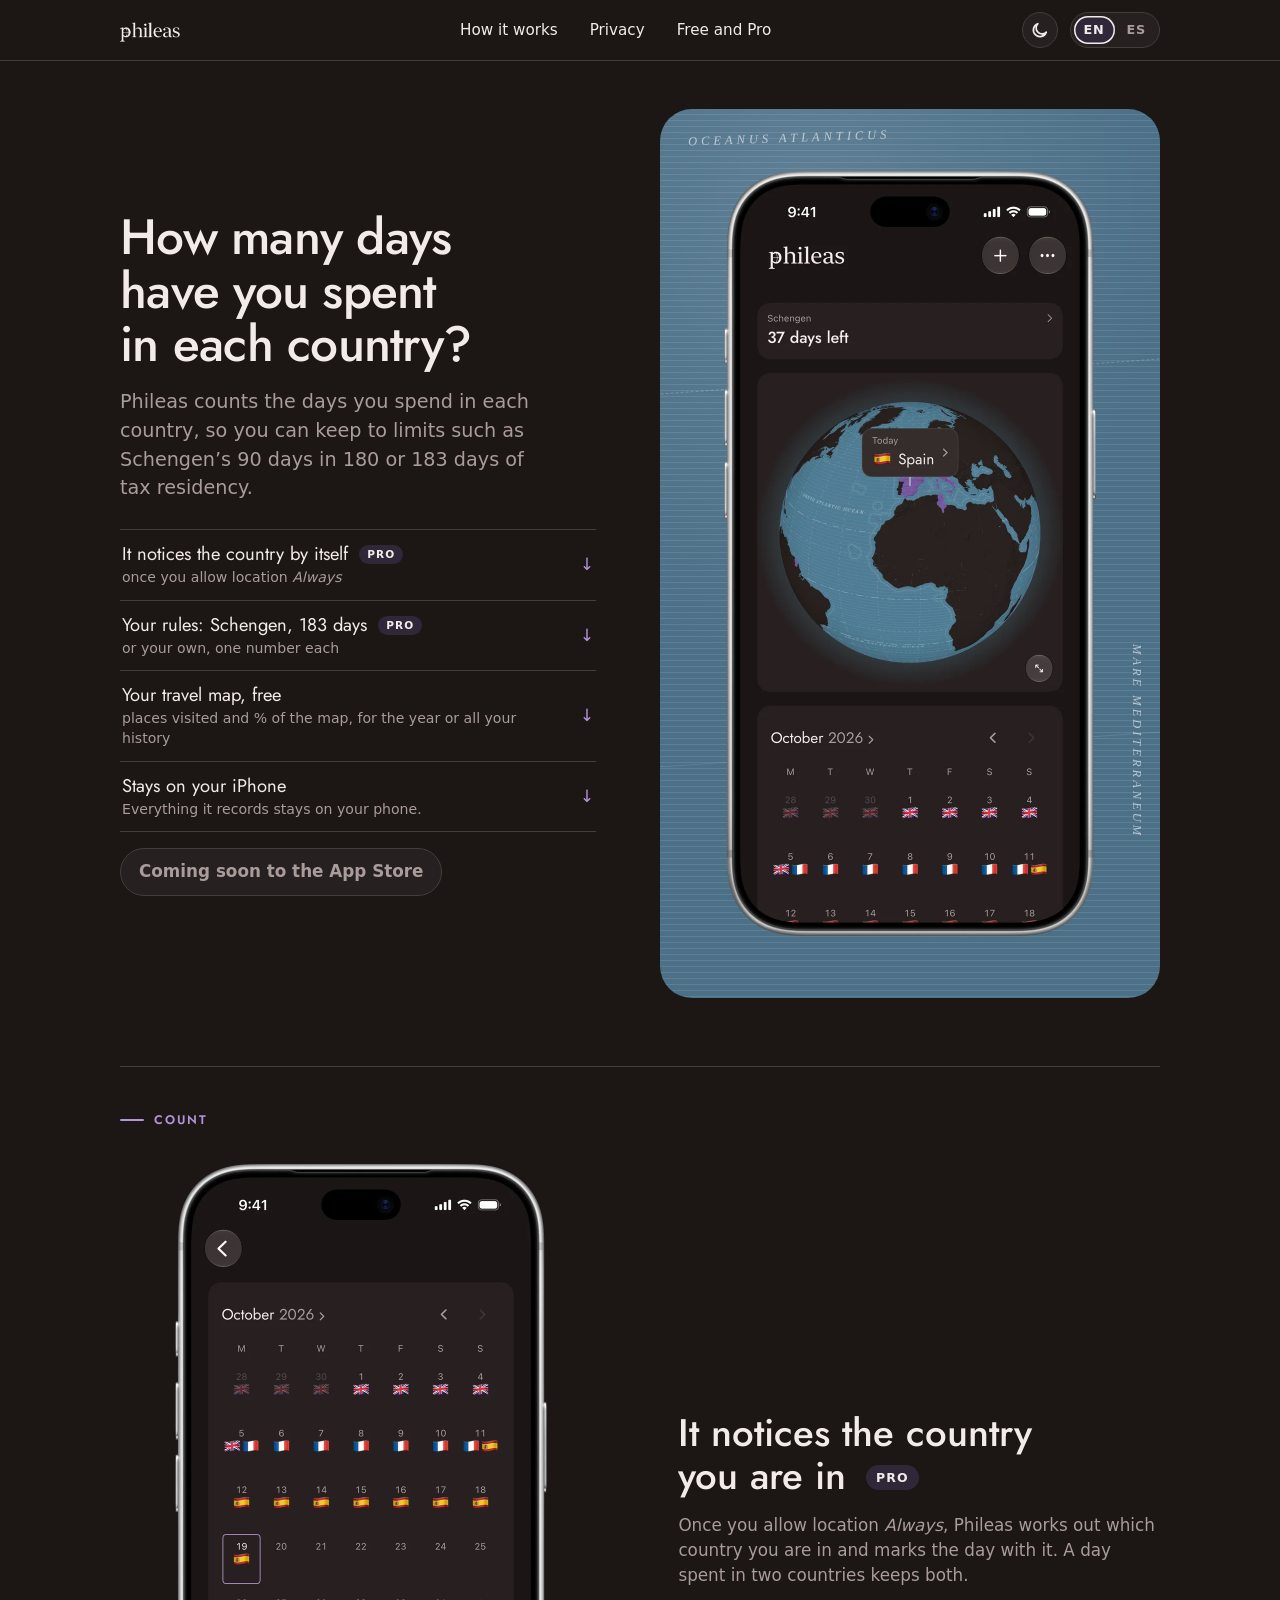
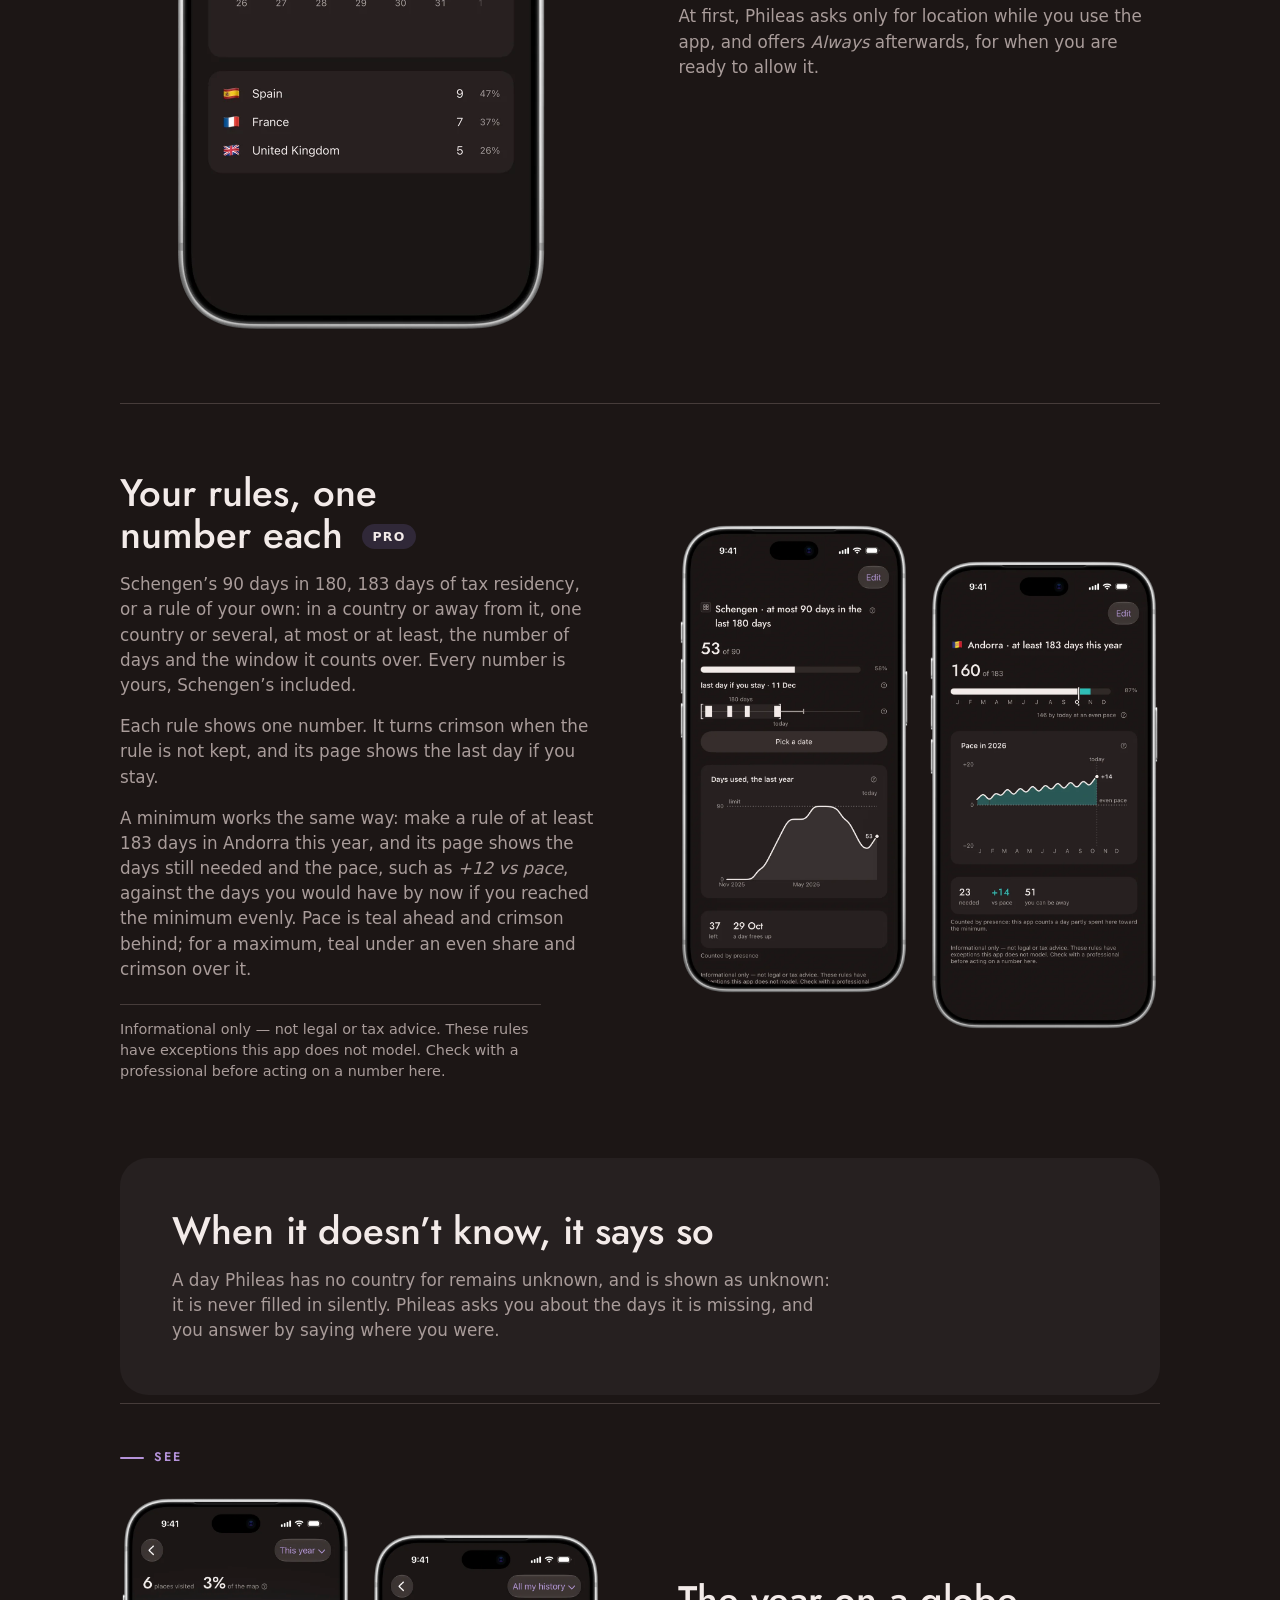
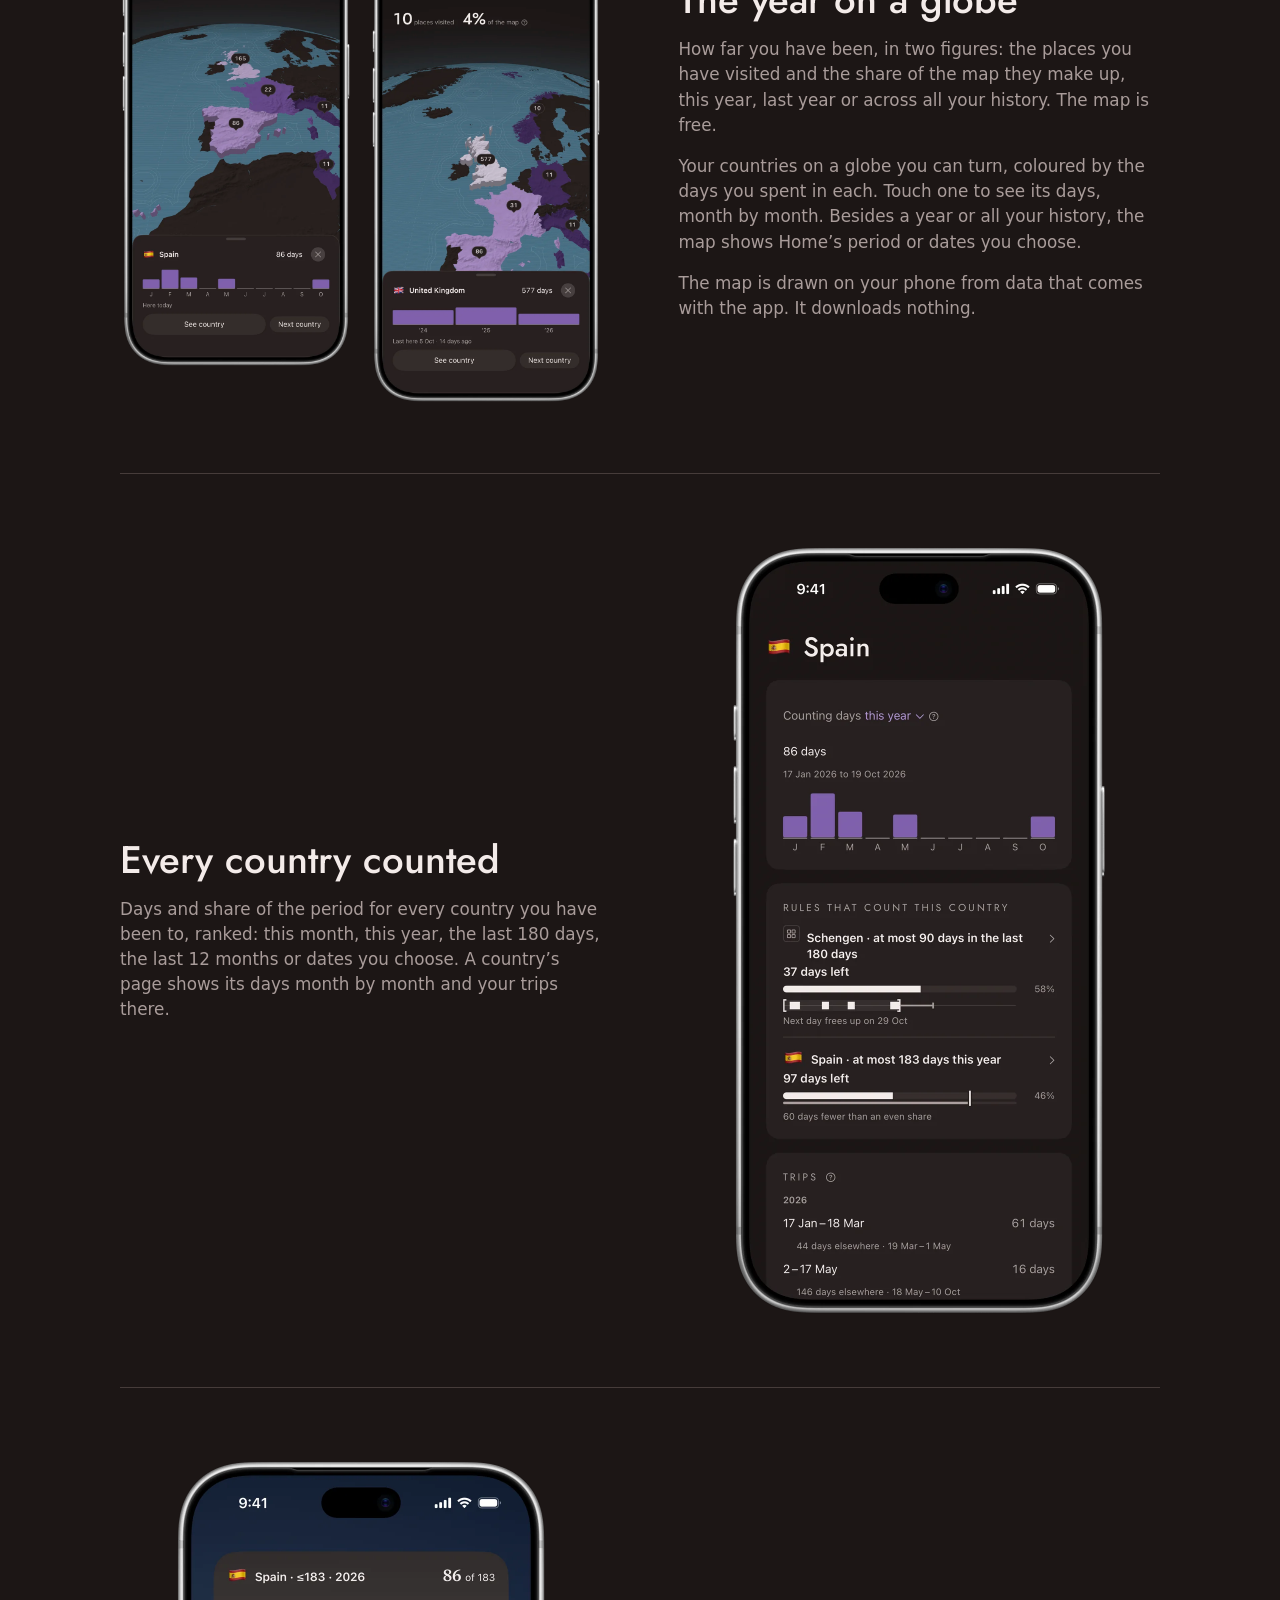
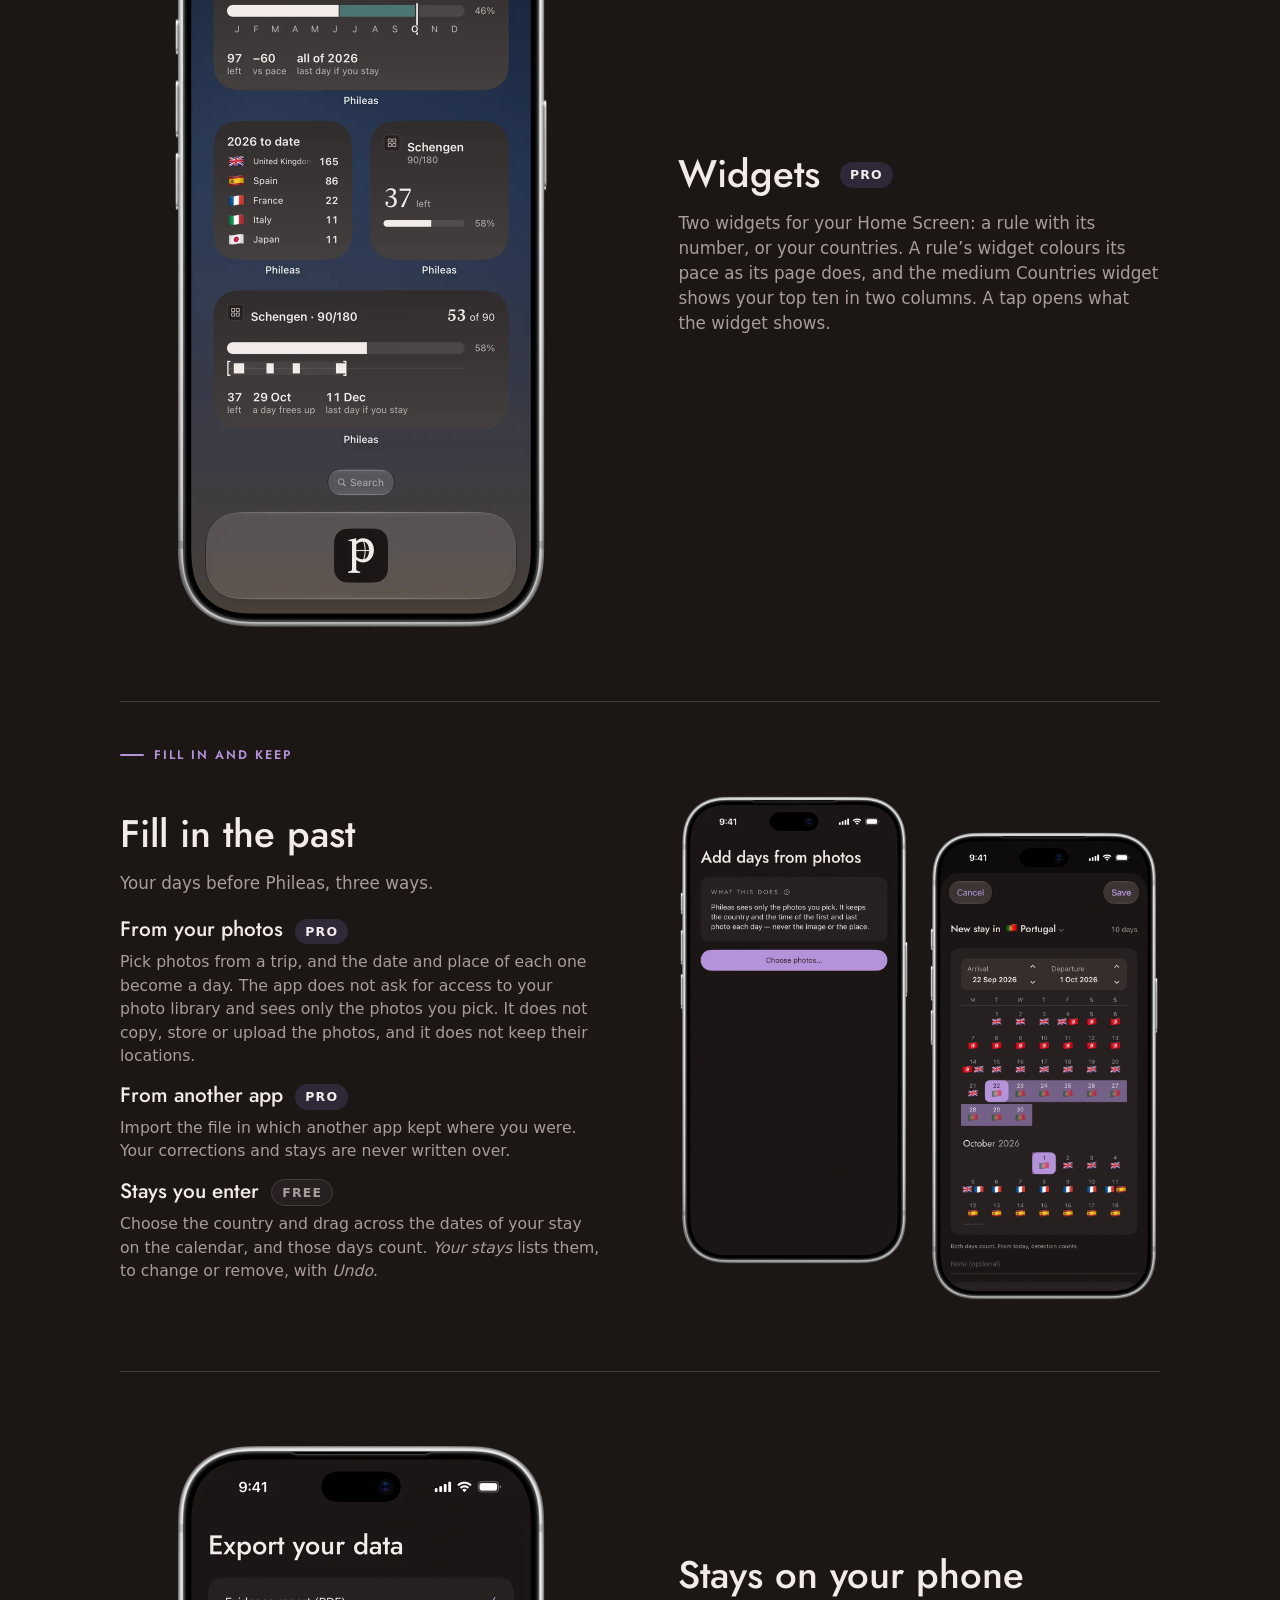
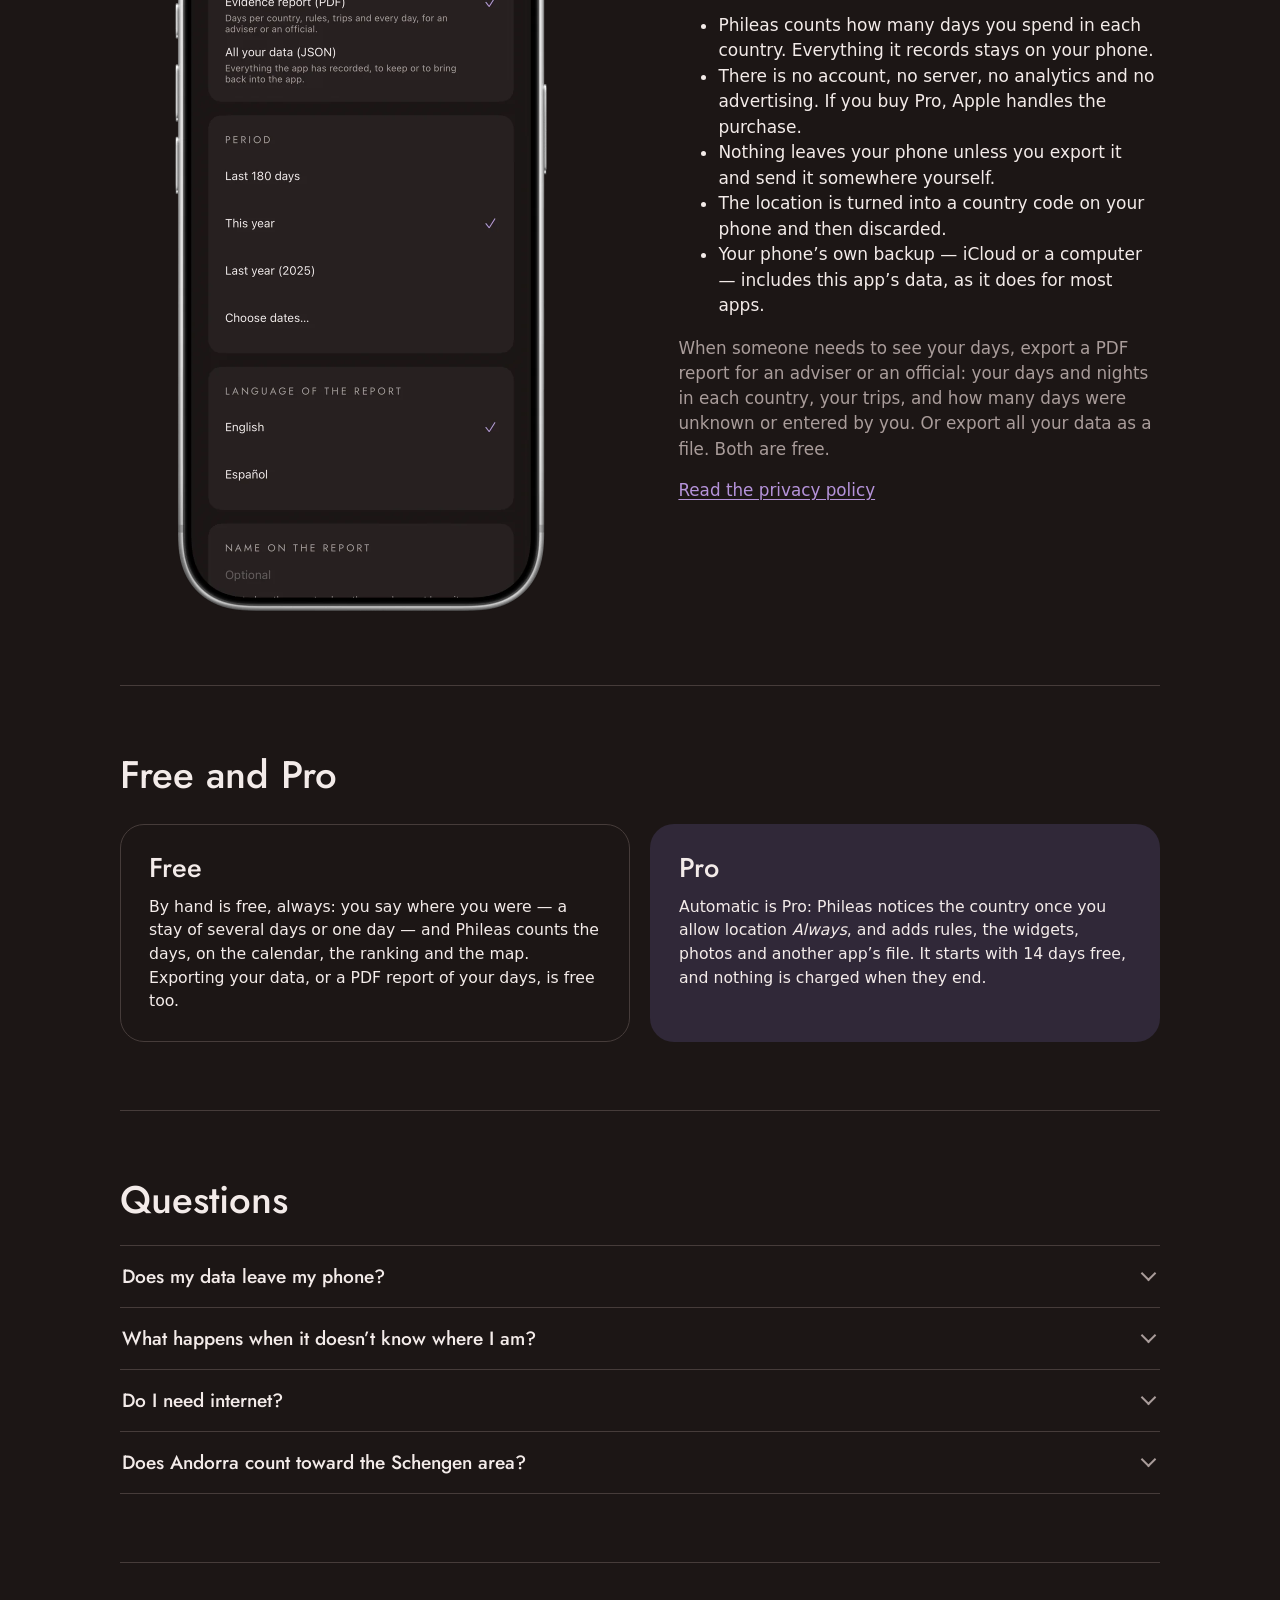
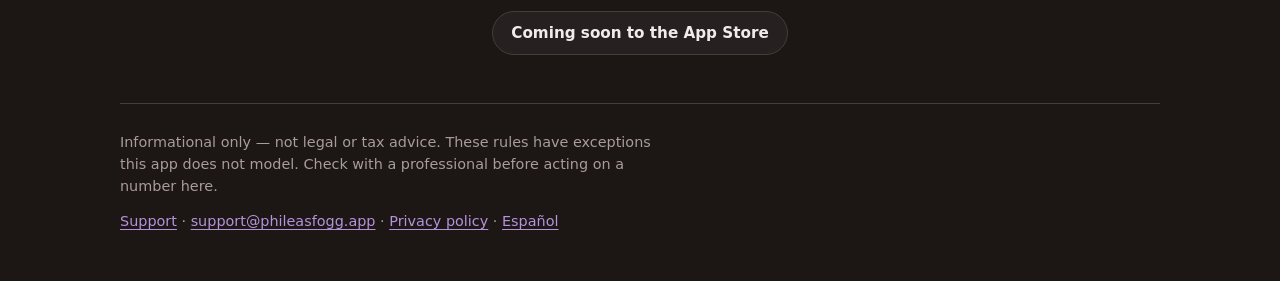
==== index.html @ a045a214 "The landing redrawn at build 40: new pictures (flags in lived order, the rules' colours, the widgets" ====
<!doctype html>
<html lang="en">
<head>
<meta charset="utf-8">
<meta name="viewport" content="width=device-width, initial-scale=1">
<title>Phileas — count days per country: Schengen 90/180, 183 days</title>
<meta name="description" content="Phileas counts the days you spend in each country, so you can keep to limits such as Schengen’s 90 days in 180 or 183 days of tax residency.">
<meta name="color-scheme" content="dark">
<script>(function(){var K="phileas-theme",r=document.documentElement,w=1;function stored(){try{return localStorage.getItem(K)==="light"}catch(x){return null}}function show(l){if(l)r.setAttribute("data-theme","light");else r.removeAttribute("data-theme");var c=document.getElementById("theme-light");if(c)c.checked=l}function sync(){var l=stored();if(w&&l!==null)show(l)}sync();document.addEventListener("DOMContentLoaded",sync);window.addEventListener("pageshow",function(e){if(e.persisted)sync()});document.addEventListener("change",function(e){var c=e.target;if(c.id!=="theme-light")return;show(c.checked);try{if(c.checked)localStorage.setItem(K,"light");else localStorage.removeItem(K)}catch(x){w=0}})})();</script>
<link rel="canonical" href="https://phileasfogg.app/">
<link rel="alternate" hreflang="en" href="https://phileasfogg.app/">
<link rel="alternate" hreflang="es" href="https://phileasfogg.app/es/">
<link rel="alternate" hreflang="x-default" href="https://phileasfogg.app/">
<meta property="og:type" content="website">
<meta property="og:site_name" content="Phileas">
<meta property="og:title" content="Phileas — count days per country: Schengen 90/180, 183 days">
<meta property="og:description" content="Phileas counts the days you spend in each country, so you can keep to limits such as Schengen’s 90 days in 180 or 183 days of tax residency.">
<meta property="og:url" content="https://phileasfogg.app/">
<meta property="og:locale" content="en_US">
<meta property="og:image" content="https://phileasfogg.app/pictures/en/share-d89b7e44.jpg">
<meta property="og:image:width" content="1200">
<meta property="og:image:height" content="630">
<meta property="og:image:alt" content="Phileas on two iPhones: a map of the countries visited this year, and a month with each day’s flag.">
<meta name="twitter:card" content="summary_large_image">
<meta name="twitter:title" content="Phileas — count days per country: Schengen 90/180, 183 days">
<meta name="twitter:description" content="Phileas counts the days you spend in each country, so you can keep to limits such as Schengen’s 90 days in 180 or 183 days of tax residency.">
<meta name="twitter:image" content="https://phileasfogg.app/pictures/en/share-d89b7e44.jpg">
<meta name="twitter:image:alt" content="Phileas on two iPhones: a map of the countries visited this year, and a month with each day’s flag.">
<link rel="icon" href="/favicon.svg" type="image/svg+xml">
<link rel="stylesheet" href="/site.css">
</head>
<body id="top">
<header class="bar">
<div class="bar-in">
<a class="logo" href="#top" aria-label="Phileas"><img class="v-d" src="/pictures/wordmark-dark.png" alt="" width="640" height="171"><img class="v-l" src="/pictures/wordmark-light.png" alt="" width="640" height="171" fetchpriority="low"></a>
<nav class="chips" aria-label="Sections"><a class="chip" href="#count">How it works</a><a class="chip" href="#privacy">Privacy</a><a class="chip" href="#plans">Free and Pro</a></nav>
<div class="end"><label class="theme"><input type="checkbox" role="switch" id="theme-light" autocomplete="off"><svg class="moon" aria-hidden="true" focusable="false" viewBox="0 0 16 16" width="18" height="18"><path d="M13.6 9.9A5.9 5.9 0 1 1 6.1 2.4a4.9 4.9 0 0 0 7.5 7.5z" fill="none" stroke="currentColor" stroke-width="1.5" stroke-linejoin="round"/></svg><svg class="sun" aria-hidden="true" focusable="false" viewBox="0 0 16 16" width="18" height="18"><circle cx="8" cy="8" r="2.9" fill="none" stroke="currentColor" stroke-width="1.5"/><path d="M8 1v1.7M8 13.3V15M1 8h1.7M13.3 8H15M3.05 3.05l1.2 1.2M11.75 11.75l1.2 1.2M3.05 12.95l1.2-1.2M11.75 4.25l1.2-1.2" stroke="currentColor" stroke-width="1.5" stroke-linecap="round"/></svg><span class="vh">Light mode</span></label>
<nav class="lang" aria-label="Language"><a href="/" hreflang="en" lang="en" aria-label="English" aria-current="page">EN</a><a href="/es/" hreflang="es" lang="es" aria-label="Español">ES</a></nav></div>
</div>
</header>
<div class="site">
<main>
<section class="hero" id="hero">
<div class="words">
<h1 class="question">How many days have you spent in each country?</h1>
<p class="lead">Phileas counts the days you spend in each country, so you can keep to limits such as Schengen’s 90 days in 180 or 183 days of tax residency.</p>
<ul class="points"><li class="point"><a href="#detect"><span class="pt">It notices the country by itself <span class="tag">Pro</span></span><span class="pt-line">once you allow location <em>Always</em></span><span class="arrow" aria-hidden="true">↓</span></a></li><li class="point"><a href="#rules"><span class="pt">Your rules: Schengen, 183 days <span class="tag">Pro</span></span><span class="pt-line">or your own, one number each</span><span class="arrow" aria-hidden="true">↓</span></a></li><li class="point"><a href="#globe"><span class="pt">Your travel map, free</span><span class="pt-line">places visited and % of the map, for the year or all your history</span><span class="arrow" aria-hidden="true">↓</span></a></li><li class="point"><a href="#privacy"><span class="pt">Stays on your iPhone</span><span class="pt-line">Everything it records stays on your phone.</span><span class="arrow" aria-hidden="true">↓</span></a></li></ul>
<p class="soon">Coming soon to the App Store</p>
</div>
<figure class="hero-pic">
<div class="ocean"><span class="sea one" aria-hidden="true">Oceanus Atlanticus</span><span class="sea two" aria-hidden="true">Mare Mediterraneum</span>
<div class="phone"><img class="shot v-d" src="/pictures/en/home-dark.webp" alt="Phileas on an iPhone: the Schengen rule’s number, a globe with today’s country, and the days of the month." width="760" height="1554" decoding="async"><img class="shot v-l" src="/pictures/en/home-light.webp" alt="Phileas on an iPhone: the Schengen rule’s number, a globe with today’s country, and the days of the month." width="760" height="1554" decoding="async" fetchpriority="low"></div></div>
</figure>
</section>
<div class="chapter" id="count" role="group" aria-labelledby="count-label">
<p class="eyebrow" id="count-label">Count</p>
<section class="row flip" id="detect">
<div class="words"><h2>It notices the country you are in <span class="tag">Pro</span></h2>
<p>Once you allow location <em>Always</em>, Phileas works out which country you are in and marks the day with it. A day spent in two countries keeps both.</p>
<p>At first, Phileas asks only for location while you use the app, and offers <em>Always</em> afterwards, for when you are ready to allow it.</p></div>
<figure class="pic"><div class="phone"><img class="shot v-d" src="/pictures/en/month-dark.webp" alt="A month in Phileas, each day marked with the country it was spent in." width="760" height="1554" decoding="async" loading="lazy"><img class="shot v-l" src="/pictures/en/month-light.webp" alt="A month in Phileas, each day marked with the country it was spent in." width="760" height="1554" decoding="async" loading="lazy"></div></figure>
</section>
<section class="row" id="rules">
<div class="words"><h2>Your rules, one number each <span class="tag">Pro</span></h2>
<p>Schengen’s 90 days in 180, 183 days of tax residency, or a rule of your own: in a country or away from it, one country or several, at most or at least, the number of days and the window it counts over. Every number is yours, Schengen’s included.</p>
<p>Each rule shows one number. It turns crimson when the rule is not kept, and its page shows the last day if you stay.</p>
<p>A minimum works the same way: make a rule of at least 183 days in Andorra this year, and its page shows the days still needed and the pace, such as <em>+12 vs pace</em>, against the days you would have by now if you reached the minimum evenly. Pace is teal ahead and crimson behind; for a maximum, teal under an even share and crimson over it.</p><p class="fine">Informational only — not legal or tax advice. These rules have exceptions this app does not model. Check with a professional before acting on a number here.</p></div>
<figure class="pic"><div class="pair"><div class="phone"><img class="shot v-d" src="/pictures/en/rule-schengen-dark.webp" alt="A Schengen rule’s page: the days used of 90, the last day if you stay, and the count over the last year." width="760" height="1554" decoding="async" loading="lazy"><img class="shot v-l" src="/pictures/en/rule-schengen-light.webp" alt="A Schengen rule’s page: the days used of 90, the last day if you stay, and the count over the last year." width="760" height="1554" decoding="async" loading="lazy"></div><div class="phone"><img class="shot v-d" src="/pictures/en/rule-floor-dark.webp" alt="A rule’s page: at least 183 days in Andorra this year, the days still needed, and the pace in teal." width="760" height="1554" decoding="async" loading="lazy"><img class="shot v-l" src="/pictures/en/rule-floor-light.webp" alt="A rule’s page: at least 183 days in Andorra this year, the days still needed, and the pace in teal." width="760" height="1554" decoding="async" loading="lazy"></div></div></figure>
</section>
<section class="block panel" id="unknown">
<div class="section-head"><h2>When it doesn’t know, it says so</h2></div>
<p>A day Phileas has no country for remains unknown, and is shown as unknown: it is never filled in silently. Phileas asks you about the days it is missing, and you answer by saying where you were.</p>
</section>
</div><!-- /chapter -->
<div class="chapter" id="see" role="group" aria-labelledby="see-label">
<p class="eyebrow" id="see-label">See</p>
<section class="row flip" id="globe">
<div class="words"><h2>The year on a globe</h2>
<p>How far you have been, in two figures: the places you have visited and the share of the map they make up, this year, last year or across all your history. The map is free.</p>
<p>Your countries on a globe you can turn, coloured by the days you spent in each. Touch one to see its days, month by month. Besides a year or all your history, the map shows Home’s period or dates you choose.</p>
<p>The map is drawn on your phone from data that comes with the app. It downloads nothing.</p></div>
<figure class="pic"><div class="pair"><div class="phone"><img class="shot v-d" src="/pictures/en/map-dark.webp" alt="The map: a globe with the countries of the year coloured by their days, the places visited, and Spain’s days month by month." width="760" height="1554" decoding="async" loading="lazy"><img class="shot v-l" src="/pictures/en/map-light.webp" alt="The map: a globe with the countries of the year coloured by their days, the places visited, and Spain’s days month by month." width="760" height="1554" decoding="async" loading="lazy"></div><div class="phone"><img class="shot v-d" src="/pictures/en/map-history-dark.webp" alt="The map on All my history: the places visited and the share of the map, over a globe with every country of the history." width="760" height="1554" decoding="async" loading="lazy"><img class="shot v-l" src="/pictures/en/map-history-light.webp" alt="The map on All my history: the places visited and the share of the map, over a globe with every country of the history." width="760" height="1554" decoding="async" loading="lazy"></div></div></figure>
</section>
<section class="row" id="countries">
<div class="words"><h2>Every country counted</h2>
<p>Days and share of the period for every country you have been to, ranked: this month, this year, the last 180 days, the last 12 months or dates you choose. A country’s page shows its days month by month and your trips there.</p></div>
<figure class="pic"><div class="phone"><img class="shot v-d" src="/pictures/en/country-dark.webp" alt="Spain’s page: its days month by month this year." width="760" height="1554" decoding="async" loading="lazy"><img class="shot v-l" src="/pictures/en/country-light.webp" alt="Spain’s page: its days month by month this year." width="760" height="1554" decoding="async" loading="lazy"></div></figure>
</section>
<section class="row flip" id="widgets">
<div class="words"><h2>Widgets <span class="tag">Pro</span></h2>
<p>Two widgets for your Home Screen: a rule with its number, or your countries. A rule’s widget colours its pace as its page does, and the medium Countries widget shows your top ten in two columns. A tap opens what the widget shows.</p></div>
<figure class="pic"><div class="phone"><img class="shot v-d" src="/pictures/en/widget-dark.webp" alt="Phileas widgets on an iPhone Home Screen: Spain’s 183 days and the Schengen rule, each with its number, and the countries of the year." width="760" height="1554" decoding="async" loading="lazy"><img class="shot v-l" src="/pictures/en/widget-light.webp" alt="Phileas widgets on an iPhone Home Screen: Spain’s 183 days and the Schengen rule, each with its number, and the countries of the year." width="760" height="1554" decoding="async" loading="lazy"></div></figure>
</section>
</div><!-- /chapter -->
<div class="chapter" id="keep" role="group" aria-labelledby="keep-label">
<p class="eyebrow" id="keep-label">Fill in and keep</p>
<section class="row" id="past">
<div class="words"><h2>Fill in the past</h2>
<p>Your days before Phileas, three ways.</p>
<div class="items"><article class="item"><h3>From your photos <span class="tag">Pro</span></h3><p>Pick photos from a trip, and the date and place of each one become a day. The app does not ask for access to your photo library and sees only the photos you pick. It does not copy, store or upload the photos, and it does not keep their locations.</p></article><article class="item"><h3>From another app <span class="tag">Pro</span></h3><p>Import the file in which another app kept where you were. Your corrections and stays are never written over.</p></article><article class="item"><h3>Stays you enter <span class="tag free">Free</span></h3><p>Choose the country and drag across the dates of your stay on the calendar, and those days count. <em>Your stays</em> lists them, to change or remove, with <em>Undo</em>.</p></article></div></div>
<figure class="pic"><div class="pair"><div class="phone"><img class="shot v-d" src="/pictures/en/photos-dark.webp" alt="Adding days from photos, picked in the system’s photo picker." width="760" height="1554" decoding="async" loading="lazy"><img class="shot v-l" src="/pictures/en/photos-light.webp" alt="Adding days from photos, picked in the system’s photo picker." width="760" height="1554" decoding="async" loading="lazy"></div><div class="phone"><img class="shot v-d" src="/pictures/en/stays-dark.webp" alt="A new stay: its country, and its dates painted on the calendar." width="760" height="1554" decoding="async" loading="lazy"><img class="shot v-l" src="/pictures/en/stays-light.webp" alt="A new stay: its country, and its dates painted on the calendar." width="760" height="1554" decoding="async" loading="lazy"></div></div></figure>
</section>
<section class="row flip" id="privacy">
<div class="words"><h2>Stays on your phone</h2>
<ul><li>Phileas counts how many days you spend in each country. Everything it records stays on your phone.</li><li>There is no account, no server, no analytics and no advertising. If you buy Pro, Apple handles the purchase.</li><li>Nothing leaves your phone unless you export it and send it somewhere yourself.</li><li>The location is turned into a country code on your phone and then discarded.</li><li>Your phone’s own backup — iCloud or a computer — includes this app’s data, as it does for most apps.</li></ul>
<p>When someone needs to see your days, export a PDF report for an adviser or an official: your days and nights in each country, your trips, and how many days were unknown or entered by you. Or export all your data as a file. Both are free.</p>
<p><a href="/privacy/">Read the privacy policy</a></p></div>
<figure class="pic"><div class="phone"><img class="shot v-d" src="/pictures/en/export-dark.webp" alt="Exporting a PDF report of your days, chosen for this year." width="760" height="1554" decoding="async" loading="lazy"><img class="shot v-l" src="/pictures/en/export-light.webp" alt="Exporting a PDF report of your days, chosen for this year." width="760" height="1554" decoding="async" loading="lazy"></div></figure>
</section>
</div><!-- /chapter -->
<section class="block" id="plans">
<div class="section-head"><h2>Free and Pro</h2></div>
<div class="cards"><article class="item"><h3>Free</h3><p>By hand is free, always: you say where you were — a stay of several days or one day — and Phileas counts the days, on the calendar, the ranking and the map. Exporting your data, or a PDF report of your days, is free too.</p></article><article class="item"><h3>Pro</h3><p>Automatic is Pro: Phileas notices the country once you allow location <em>Always</em>, and adds rules, the widgets, photos and another app’s file. It starts with 14 days free, and nothing is charged when they end.</p></article></div>
</section>
<section class="block faq" id="faq">
<div class="section-head"><h2>Questions</h2></div>
<div class="faq-list"><details class="qa"><summary><h3>Does my data leave my phone?</h3></summary><p>Nothing leaves your phone unless you export it and send it somewhere yourself. There is no account, no server, no analytics and no advertising. If you buy Pro, Apple handles the purchase. Your phone’s own backup — iCloud or a computer — includes this app’s data, as it does for most apps. The app does not send it there; your phone does, if backups are on.</p></details><details class="qa"><summary><h3>What happens when it doesn’t know where I am?</h3></summary><p>The day stays unknown, and Phileas shows it as unknown: it never fills it in silently. It asks you about the days it is missing, and you answer by saying where you were, for one day or for a stay of several.</p></details><details class="qa"><summary><h3>Do I need internet?</h3></summary><p>Phileas counts your days on your phone. The map is drawn on your phone from data that comes with the app. It downloads nothing. Buying Pro, starting the 14-day trial or restoring a purchase goes through the App Store, which needs a connection.</p></details><details class="qa"><summary><h3>Does Andorra count toward the Schengen area?</h3></summary><p>Only if you turn it on. Monaco, San Marino, Vatican City and Andorra count as their own countries, and toward the Schengen area only if you turn them on, in Settings under Territories. Phileas counts days in Åland as days in the Schengen area. Phileas counts days in Gibraltar as days in the Schengen area from 15 July 2026, as the UK government says.</p></details></div>
</section>
<div class="closing"><p class="soon">Coming soon to the App Store</p></div>
</main>
<footer id="footer">
<p class="disclaimer">Informational only — not legal or tax advice. These rules have exceptions this app does not model. Check with a professional before acting on a number here.</p>
<nav class="links"><a href="/support/">Support</a> · <a href="mailto:support@phileasfogg.app">support@phileasfogg.app</a> · <a href="/privacy/">Privacy policy</a> · <a href="/es/" hreflang="es" lang="es">Español</a></nav>
</footer>
</div>
</body>
</html>
---- site.css ----
/* The landing (11 §6.1): the app's paper, its panels and Globe violet (09 §3); the titles in Jost, the
   app's since ADR-178 (Atlas, widened to the site by the owner, 2026-10-19), from this site's own /fonts/
   (OFL, its licence beside them) — nothing from another host, no script but the theme's; the serif stays
   for the sea names, as in the app. Written by docs/store/build_site.py. */
@font-face{font-family:"Jost";font-style:normal;font-weight:400;font-display:swap;src:url(/fonts/Jost-Regular.ttf) format("truetype")}
@font-face{font-family:"Jost";font-style:normal;font-weight:500;font-display:swap;src:url(/fonts/Jost-Medium.ttf) format("truetype")}
@font-face{font-family:"Jost";font-style:normal;font-weight:600;font-display:swap;src:url(/fonts/Jost-SemiBold.ttf) format("truetype")}
:root{--surface:#1C1615;--panel:#262020;--ink:#F3EBE9;--ink2:#A99C9A;--hairline:#463C3A;--brand:#B593DA;--brand-tint:#302838;--ocean:#4C7088;--ocean-line:rgba(255,255,255,.10);--ocean-ink:rgba(255,255,255,.6);
--serif:ui-serif,"New York",Georgia,"Times New Roman",serif;
--sans:-apple-system,BlinkMacSystemFont,system-ui,"Segoe UI",Roboto,Helvetica,Arial,sans-serif;
--title:"Jost",var(--sans);
--gutter:clamp(16px,4vw,40px);--ocean-side:clamp(24px,4vw,56px);--bar-h:3.75rem;--gap:clamp(36px,5.5vw,68px);
--step-h2:clamp(1.7rem,3.2vw,2.4rem);--step-lead:clamp(1.05rem,1.5vw,1.2rem);color-scheme:dark}
:root:has(#theme-light:checked){--surface:#FEF8F7;--panel:#F6F0EF;--ink:#3E3230;--ink2:#766A69;--hairline:#E3DBDA;--brand:#7B57A8;--brand-tint:#E7D6F7;--ocean:#5F86A3;--ocean-line:rgba(255,255,255,.16);--ocean-ink:rgba(255,255,255,.72);color-scheme:light}
:root[data-theme=light]{--surface:#FEF8F7;--panel:#F6F0EF;--ink:#3E3230;--ink2:#766A69;--hairline:#E3DBDA;--brand:#7B57A8;--brand-tint:#E7D6F7;--ocean:#5F86A3;--ocean-line:rgba(255,255,255,.16);--ocean-ink:rgba(255,255,255,.72);color-scheme:light}
*{box-sizing:border-box}
/* An anchor, and a link reached with the keyboard, land below the sticky bar (11 §6.1, Navigation; R-REL-5
   AC7): padding on the scroller covers both, and the bar's height is in rem so it grows with the text. */
html{-webkit-text-size-adjust:100%;scroll-padding-top:calc(var(--bar-h) + 12px)}
body{margin:0;background:var(--surface);color:var(--ink);font:1.0625rem/1.5 var(--sans)}
.site{max-width:1120px;margin:0 auto;padding:0 var(--gutter) 40px}
h1,h2,h3{font-family:var(--title);font-weight:500;letter-spacing:0;line-height:1.1;text-wrap:balance;margin:0}
p{margin:0}
a{color:var(--brand);text-underline-offset:3px}
a:focus-visible{outline:2px solid var(--brand);outline-offset:3px;border-radius:6px}
figure{margin:0}
/* The bar (11 §6.1, Navigation): sticky and opaque on the paper, a hairline under it. */
.bar{position:sticky;top:0;z-index:20;background:var(--surface);border-bottom:1px solid var(--hairline)}
/* The links centred in what the wordmark and the end leave, never under them (the UX review, 2026-10-13:
   1fr auto 1fr overlapped from 821 to about 1050 px once the appearance control joined the end). */
.bar-in{max-width:1120px;margin:0 auto;padding:0 var(--gutter);min-height:var(--bar-h);display:grid;grid-template-columns:auto minmax(0,1fr) auto;align-items:center;gap:16px}
.logo{justify-self:start;display:block;line-height:0;padding:4px 0}
.logo img{display:block;height:24px;width:auto}
.chips{display:flex;gap:4px;justify-self:center;min-width:0;max-width:100%;overflow-x:auto;scrollbar-width:none}
.chips::-webkit-scrollbar{display:none}
.chip{display:inline-block;white-space:nowrap;padding:7px 14px;border-radius:999px;color:var(--ink);text-decoration:none;font-size:.95rem}
.chip:hover{background:var(--panel)}
.chip:focus-visible{outline-offset:-2px}   /* inside the pill: the chip row clips what is outside it */
.end{justify-self:end;display:flex;align-items:center;gap:12px;min-width:0}
.lang{display:flex;gap:2px;padding:3px;border-radius:999px;border:1px solid var(--hairline);background:var(--panel)}
.lang a{display:inline-block;font-size:.8rem;font-weight:600;letter-spacing:.06em;padding:4px 10px;border-radius:999px;color:var(--ink2);text-decoration:none}
.lang a[aria-current]{background:var(--brand-tint);color:var(--ink);box-shadow:inset 0 0 0 1.5px var(--ink)}
/* A picture is Apple's bezel with the screen in it, shown as is: no border, radius, shadow, background,
   filter or motion of ours, in any state (11 §6.1, The pictures; R-REL-5 AC11). */
.shot{display:block;width:100%;height:auto}
/* The hero, read in five seconds: the question, the sentence, four points. */
.hero{display:grid;grid-template-columns:minmax(0,1fr) minmax(min(100%,calc(380px + 2 * var(--ocean-side))),1.05fr);gap:clamp(28px,5vw,64px);align-items:center;padding-block:clamp(24px,4vw,48px) var(--gap)}
.hero .question{color:var(--ink);font-family:var(--title);font-size:clamp(2rem,4.2vw,3.1rem);line-height:1.08;letter-spacing:-.015em;text-wrap:balance}
.hero .lead{margin-top:16px;font-size:var(--step-lead);color:var(--ink2);max-width:36ch}
.points{list-style:none;margin:26px 0 0;padding:0;border-top:1px solid var(--hairline);max-width:32rem}
.point a{display:grid;grid-template-columns:minmax(0,1fr) auto;column-gap:16px;padding:12px 2px;border-bottom:1px solid var(--hairline);color:var(--ink);text-decoration:none}
.pt{font-family:var(--title);font-size:1.15rem;line-height:1.3}
.pt .tag{font-size:.66rem;padding:2px 8px;margin-left:.5em;vertical-align:.2em}
.pt-line{grid-column:1;margin-top:2px;font-size:.88rem;line-height:1.4;color:var(--ink2)}
.arrow{grid-column:2;grid-row:1/span 2;align-self:center;color:var(--brand)}
.point a:hover .pt{color:var(--brand)}
.soon{display:inline-block;margin-top:26px;padding:10px 18px;border-radius:999px;border:1px solid var(--hairline);background:var(--panel);color:var(--ink);font-size:.95rem;font-weight:600}
/* The hero's phone the one width too (11 §6.1, The pictures, 2026-10-13): its column holds the phone and the
   ocean's sides wherever two columns fit; the sides were up to 72 px, which drew it 356 at 1280. */
.ocean{position:relative;border-radius:32px;padding:clamp(28px,5vw,56px) var(--ocean-side);
background:repeating-linear-gradient(180deg,transparent 0 5px,var(--ocean-line) 5px 6px),radial-gradient(120% 90% at 30% 10%,rgba(255,255,255,.10),transparent 60%),var(--ocean)}
/* The ocean clips nothing (it holds a phone that may not be cropped): its lines end inside its edges. */
.ocean::before,.ocean::after{content:"";position:absolute;left:0;right:0;border-top:1.5px dashed var(--ocean-ink);opacity:.35;transform:rotate(-4deg)}
.ocean::before{top:30%}.ocean::after{top:72%;border-top-style:dotted}
.sea{position:absolute;z-index:1;font-family:var(--serif);font-style:italic;letter-spacing:.32em;text-transform:uppercase;font-size:.78rem;color:var(--ocean-ink);white-space:nowrap}
.sea.one{top:clamp(8px,2vw,20px);left:clamp(14px,3vw,28px);transform:rotate(-2deg)}.sea.two{bottom:18%;right:clamp(4px,1.2vw,14px);writing-mode:vertical-rl;letter-spacing:.24em}
/* The phone whole in its ocean, never running off its edge (Apple: no cropping). */
.ocean .phone{position:relative;z-index:2;max-width:380px;margin:0 auto}
.fine{margin-top:14px;font-size:.8rem;line-height:1.45;color:var(--ink2);max-width:46ch}
/* Three chapters, a small label above each (11 §6.1, Navigation). */
.chapter{border-top:1px solid var(--hairline);padding-top:clamp(28px,4vw,44px)}
.eyebrow{display:flex;align-items:center;gap:10px;font-family:var(--title);font-size:.78rem;font-weight:600;letter-spacing:.16em;text-transform:uppercase;color:var(--brand)}
.eyebrow::before{content:"";width:24px;height:2px;border-radius:2px;background:currentColor}
.chapter>.eyebrow+section{border-top:0;padding-top:clamp(16px,2.5vw,28px)}
.chapter>.eyebrow+.block.panel{margin-top:20px}
/* The picture's column holds the one width wherever two columns fit (it drew a row's phone 353 just
   above the 820 px break, beside the hero's 380): the words' column gives way. */
.row{display:grid;grid-template-columns:minmax(0,1fr) minmax(min(100%,380px),1fr);gap:clamp(28px,6vw,80px);align-items:center;padding-block:var(--gap);border-top:1px solid var(--hairline)}
.row.flip{grid-template-columns:minmax(min(100%,380px),1fr) minmax(0,1fr)}.row.flip .words{order:2}
.words{max-width:30rem;min-width:0}
.words h2,.section-head h2{font-size:var(--step-h2)}
.words>p,.block>p{margin-top:16px;color:var(--ink2);font-size:1.05rem;max-width:62ch}
/* The disclaimer, once where the rules are explained (11 §6.1, Must say, 2026-10-13). */
.words>p.fine{margin-top:22px;padding-top:14px;border-top:1px solid var(--hairline);font-size:.9rem;line-height:1.45;max-width:46ch}
/* Text on the tint is ink: brand on brand-tint is 4.09 and fails AA (09 §3); ink is 9.0 light, 12.0 dark. */
.tag{display:inline-block;margin:0 0 0 .5em;font-family:var(--sans);font-size:.78rem;letter-spacing:.1em;text-transform:uppercase;color:var(--ink);background:var(--brand-tint);padding:4px 10px;border-radius:999px;font-weight:600;line-height:1.4;vertical-align:middle;white-space:nowrap}
h2 .tag{margin-left:.6em;position:relative;top:-.2em}
.tag.free{color:var(--ink2);background:var(--panel);border:1px solid var(--hairline)}
.pic{min-width:0;display:flex;flex-direction:column;align-items:center}
/* The boxes are the framed phone's, one width for every single phone (the widgets' too, since 2026-10-13):
   the screen inside them the 340 it was before the bezel. */
.pic>.phone{width:min(380px,100%)}
.pair{display:grid;grid-template-columns:1fr 1fr;gap:18px;width:min(604px,100%);align-items:start}
.pair .phone:last-child{margin-top:36px}
.items{display:grid;gap:16px;margin-top:22px}
.item h3{font-size:1.3rem}
.item p{margin-top:6px;color:var(--ink2);font-size:.98rem}
.block{padding-block:var(--gap);border-top:1px solid var(--hairline)}
.block.panel{border-top:0;margin-block:8px;padding:clamp(28px,5vw,52px);border-radius:28px;background:var(--panel)}
.block.panel+.row{border-top:0}
.section-head{max-width:36rem}
.facts{list-style:none;display:grid;grid-template-columns:repeat(auto-fit,minmax(min(100%,300px),1fr));gap:0 28px;margin:28px 0 0;padding:0;border-top:1px solid var(--hairline)}
.facts li{padding:18px 0;border-bottom:1px solid var(--hairline);font-family:var(--title);font-size:1.2rem;line-height:1.35}
.cards{display:grid;grid-template-columns:repeat(auto-fit,minmax(min(100%,320px),1fr));gap:20px;margin-top:28px}
.cards .item{border-radius:24px;padding:28px;border:1px solid var(--hairline)}
.cards .item:last-child{background:var(--brand-tint);border-color:transparent}
.cards .item h3{font-size:1.7rem}
.cards .item p{margin-top:12px;color:var(--ink)}
/* The questions, then the App Store line again (11 §6.1, Navigation). Each question a disclosure, closed,
   one column (the owner, 2026-10-19: "algo colapsable, para que se vea más limpio"): the browser's own
   <details>, no script; its marker replaced by a chevron that turns, and the answer found by the
   browser's find-in-page. */
.faq-list{margin-top:24px;border-top:1px solid var(--hairline)}
.qa{border-bottom:1px solid var(--hairline)}
.qa summary{display:grid;grid-template-columns:minmax(0,1fr) auto;align-items:center;gap:16px;padding:18px 2px;cursor:pointer;list-style:none}
.qa summary::-webkit-details-marker{display:none}
.qa summary:focus-visible{outline:2px solid var(--brand);outline-offset:3px;border-radius:6px}
.qa summary h3{font-size:1.2rem;line-height:1.3}
.qa summary::after{content:"";width:9px;height:9px;margin-right:4px;border-right:2px solid var(--ink2);border-bottom:2px solid var(--ink2);transform:translateY(-3px) rotate(45deg);transition:transform .2s}
.qa[open] summary::after{transform:translateY(2px) rotate(-135deg)}
.qa p{padding:0 45px 20px 2px;color:var(--ink2)}
@media (prefers-reduced-motion:reduce){.qa summary::after{transition:none}}
.closing{display:flex;justify-content:center;padding-block:clamp(28px,4vw,48px);border-top:1px solid var(--hairline)}
.closing .soon{margin-top:0}
footer{border-top:1px solid var(--hairline);padding-block:28px 8px;display:grid;gap:14px;color:var(--ink2);font-size:.9rem}
footer .disclaimer{max-width:60ch}
@media (max-width:820px){:root{--bar-h:6.75rem}
.bar-in{min-height:0;grid-template-columns:minmax(0,1fr) auto;grid-template-areas:"logo end" "chips chips";row-gap:6px;padding-top:10px}
.logo{grid-area:logo}.end{grid-area:end}
/* The links become a row of chips that scrolls sideways; the page never does (R-REL-5 AC7). */
.chips{grid-area:chips;justify-self:stretch;min-width:0;overflow-x:auto;overscroll-behavior-x:contain;scrollbar-width:none;gap:8px;
margin-inline:calc(-1 * var(--gutter));padding:3px var(--gutter) 11px}
.chips::-webkit-scrollbar{display:none}
.chip{background:var(--panel);border:1px solid var(--hairline);padding:6px 14px;font-size:.9rem}
.hero,.row,.row.flip{grid-template-columns:minmax(0,1fr)}.row.flip .words{order:0}.hero{padding-block:20px var(--gap)}
.pair{grid-template-columns:minmax(0,1fr);width:min(380px,100%);gap:24px}.pair .phone:last-child{margin-top:0}}
/* A phone: EN · ES beside the wordmark, the toggle at the end of the chip row, so the first row holds
   two things at 320 px and at 200 % text (the UX review, 2026-10-13; R-REL-5 AC7). */
@media (max-width:520px){.bar-in{grid-template-areas:"logo lang" "chips theme"}
.end{display:contents}.lang{grid-area:lang;justify-self:end}
.bar .theme{grid-area:theme;justify-self:end;align-self:start}
.chips{margin-inline:calc(-1 * var(--gutter)) 0;padding-right:20px;
-webkit-mask-image:linear-gradient(to right,#000 calc(100% - 20px),transparent);mask-image:linear-gradient(to right,#000 calc(100% - 20px),transparent)}
/* The hero's framed phone keeps its screen near the size it had before the bezel: a narrower sea around
   it, and the vertical sea's name, which would sit against the phone's side, left out. Every other phone
   leaves the same room each side, so the hero's and a row's are still one width (11 §6.1, The pictures). */
:root{--phone-inset:12px}
.ocean{padding-inline:var(--phone-inset)}.sea.two{display:none}
.pic>.phone,.pair{width:min(380px,100% - 2 * var(--phone-inset))}}
/* A phone held sideways: the bar scrolls away rather than keep a quarter of the screen. */
@media (max-height:520px){.bar{position:static}html{scroll-padding-top:12px}}
/* No rise for the hero's phone since the bezel (Apple: no animating the product image). */
@media (prefers-reduced-motion:no-preference){html{scroll-behavior:smooth}}
/* The documents (11 §6.1, The documents): /privacy/, /support/ and the 404, whose root has class="doc" —
   the landing's bar in one row, its type and tokens; the policy set as a legal text, about 68 characters a line. */
html.doc{--bar-h:3.75rem}
.doc .bar-in{display:flex;flex-wrap:wrap;align-items:center;justify-content:space-between;gap:8px 16px;min-height:var(--bar-h);padding-block:8px}
.doc .end{display:flex;align-items:center;gap:12px}
.doc .lang a{color:var(--ink)}
@media (hover:hover){.doc .lang a:hover{background:var(--brand-tint)}}
.doc-head{padding-block:clamp(36px,7vw,84px) clamp(28px,4.5vw,48px);max-width:46rem}
.doc-head h1{font-size:clamp(2.4rem,5.6vw,3.7rem);line-height:1.04;letter-spacing:-.02em}
.doc-alt{margin-top:10px;font-family:var(--title);font-size:clamp(1.2rem,2.3vw,1.55rem);line-height:1.25;color:var(--ink2)}
.doc-meta{margin-top:26px;font-size:.92rem;line-height:1.5;color:var(--ink2);overflow-wrap:break-word}
.doc-meta .sep{margin-inline:.6em;color:var(--ink2)}
@media (max-width:520px){.doc-meta .sep{display:none}.doc-meta a{display:block;margin-top:2px;width:fit-content}}
.doc-links{margin-top:26px}
/* Each language of the policy: its label, the date, the jump to the other; the contents, then the text. */
/* --measure: about 70 characters of the text's sans a line (11 §6.1, The documents). */
.policy{--measure:38rem;--toc:13.5rem;--toc-gap:clamp(48px,6vw,88px);border-top:1px solid var(--hairline);padding-block:clamp(30px,5vw,56px) clamp(44px,7vw,84px)}
.policy-head{max-width:var(--measure);display:flex;flex-wrap:wrap;align-items:flex-start;justify-content:space-between;gap:16px 24px}
h2.label{display:flex;align-items:center;gap:10px;font-family:var(--sans);font-size:.78rem;font-weight:600;letter-spacing:.16em;line-height:1.4;text-transform:uppercase;color:var(--brand)}
h2.label::before{content:"";width:24px;height:2px;border-radius:2px;background:currentColor}
.updated{margin-top:8px;font-size:.95rem;color:var(--ink2)}
.jump{display:inline-flex;align-items:center;gap:8px;padding:8px 16px;border-radius:999px;border:1px solid var(--hairline);background:var(--panel);color:var(--ink);text-decoration:none;font-size:.9rem;font-weight:600;white-space:nowrap}
.jump span{color:var(--brand)}
@media (hover:hover){.jump:hover{background:var(--brand-tint)}}
.policy-body{display:grid;gap:clamp(28px,4vw,40px);margin-top:clamp(24px,4vw,40px)}
.toc{border-radius:20px;background:var(--panel);padding:18px 22px 10px}
.toc-title{font-size:.75rem;font-weight:600;letter-spacing:.16em;text-transform:uppercase;color:var(--ink2)}
.toc ol{list-style:none;margin:10px 0 0;padding:0}
.toc li{border-top:1px solid var(--hairline);break-inside:avoid}
.toc a{display:block;padding:7px 0;color:var(--ink);text-decoration:none;font-size:.9rem;line-height:1.35}
.toc a:focus-visible{outline-offset:-2px}
@media (hover:hover){.toc a:hover{color:var(--brand)}}
@media (min-width:600px) and (max-width:1023px){.toc ol{columns:2;column-gap:32px}}
@media (min-width:1024px){.policy-head{max-width:calc(var(--toc) + var(--toc-gap) + var(--measure))}
.policy-body{grid-template-columns:var(--toc) minmax(0,var(--measure));column-gap:var(--toc-gap);align-items:start}
.toc{position:sticky;top:calc(var(--bar-h) + 28px);max-height:calc(100vh - var(--bar-h) - 56px);overflow-y:auto;background:none;border-radius:0;padding:0}
.toc a{color:var(--ink2);padding:7px 0;font-size:.9rem}}
.text{min-width:0}
.prose{max-width:var(--measure);font-size:1.0625rem;line-height:1.65}
.prose h3{font-size:clamp(1.4rem,2.4vw,1.7rem);line-height:1.2;margin-top:clamp(40px,5vw,60px);padding-top:clamp(22px,2.8vw,30px);border-top:1px solid var(--hairline)}
.prose>h3:first-child{margin-top:0;padding-top:0;border-top:0}
.prose p,.prose ul{margin-top:14px}
.prose h3+p,.prose h3+ul{margin-top:16px}
.prose ul{margin-bottom:0;padding-left:1.15em}
.prose li{margin-top:.6em;padding-left:.3em}
.prose li::marker{color:var(--brand)}
.prose strong{font-weight:600}
.prose a,.contact a{overflow-wrap:anywhere;text-decoration-thickness:1px}
.doc-meta a{text-decoration-thickness:1px}
.back{margin-top:clamp(40px,6vw,64px);max-width:var(--measure)}
.back a{font-size:.9rem;font-weight:600;text-decoration:none}
/* The support page: each language in its section, side by side from 820 px; the address the thing it is for. */
.doc-langs{display:grid;border-top:1px solid var(--hairline)}
.doc-langs>section{padding-block:clamp(30px,4.5vw,52px);min-width:0}
.doc-langs>section+section{border-top:1px solid var(--hairline)}
.doc-langs .lead{margin-top:18px;font-size:var(--step-lead);line-height:1.55;max-width:34rem}
.contact{margin-top:24px;padding:20px 22px;border-radius:20px;background:var(--panel);color:var(--ink2);max-width:34rem}
.contact a{font-family:var(--title);font-size:1.3rem;line-height:1.3}
.doc-langs .more{margin-top:20px}
@media (min-width:820px){.doc-langs{grid-template-columns:minmax(0,1fr) minmax(0,1fr);column-gap:clamp(40px,6vw,88px)}
.doc-langs>section+section{border-top:0}}
.doc footer a{overflow-wrap:anywhere}
/* A finger's target: the contents' rows and EN · ES nearer 44 pt where the pointer is coarse. */
@media (pointer:coarse){.toc a{padding-block:10px}.doc .lang a{padding:8px 12px}}
/* Printed or saved as PDF: the text alone, dark on white, without the bar, the contents or the jumps. */
@media print{:root{--surface:#fff;--panel:#fff;--ink:#000;--ink2:#444;--hairline:#bbb;--brand:#000;color-scheme:light}
.bar,.toc,.jump,.back,.theme,.doc .lang,.doc footer{display:none}
.policy-body{display:block}#espanol{break-before:page}.prose h3{break-after:avoid}.prose a{color:inherit}}
/* The light/dark toggle (11 §6.1, Navigation): one checkbox covering the button; the root's data-theme="light"
   is the remembered choice, set by the theme script before the body paints, and reads as the checked box. */
.theme{position:relative;flex:none;display:inline-grid;place-items:center;width:36px;height:36px;border-radius:999px;border:1px solid var(--hairline);background:var(--panel);color:var(--ink);cursor:pointer}
.theme input{position:absolute;inset:0;width:100%;height:100%;margin:0;opacity:0;cursor:pointer;-webkit-appearance:none;appearance:none}
.theme svg{display:block;width:18px;height:18px;grid-area:1/1;pointer-events:none}
.theme .sun{display:none}
.theme input:checked~.moon{display:none}
.theme input:checked~.sun{display:block}
:root[data-theme=light] .theme .moon{display:none}
:root[data-theme=light] .theme .sun{display:block}
@media (hover:hover){.theme:hover{background:var(--brand-tint)}}
.theme:has(input:focus-visible){outline:2px solid var(--brand);outline-offset:2px}
.vh{position:absolute;width:1px;height:1px;margin:-1px;padding:0;border:0;overflow:hidden;clip:rect(0 0 0 0);clip-path:inset(50%);white-space:nowrap}
/* A 44 pt target on a phone, and wherever the pointer is a finger. */
@media (max-width:520px),(pointer:coarse){.theme{width:44px;height:44px}}
/* Without :has() the toggle would do nothing: hidden, and the page stays dark. */
@supports not selector(:has(a)){.theme{display:none}}
/* Each picture twice: the dark one by default, the light one while the toggle is checked (lazy below the fold). */
:root .v-l{display:none}
:root:has(#theme-light:checked) .v-d{display:none}
:root:has(#theme-light:checked) .v-l{display:block}
:root[data-theme=light] .v-d{display:none}
:root[data-theme=light] .v-l{display:block}
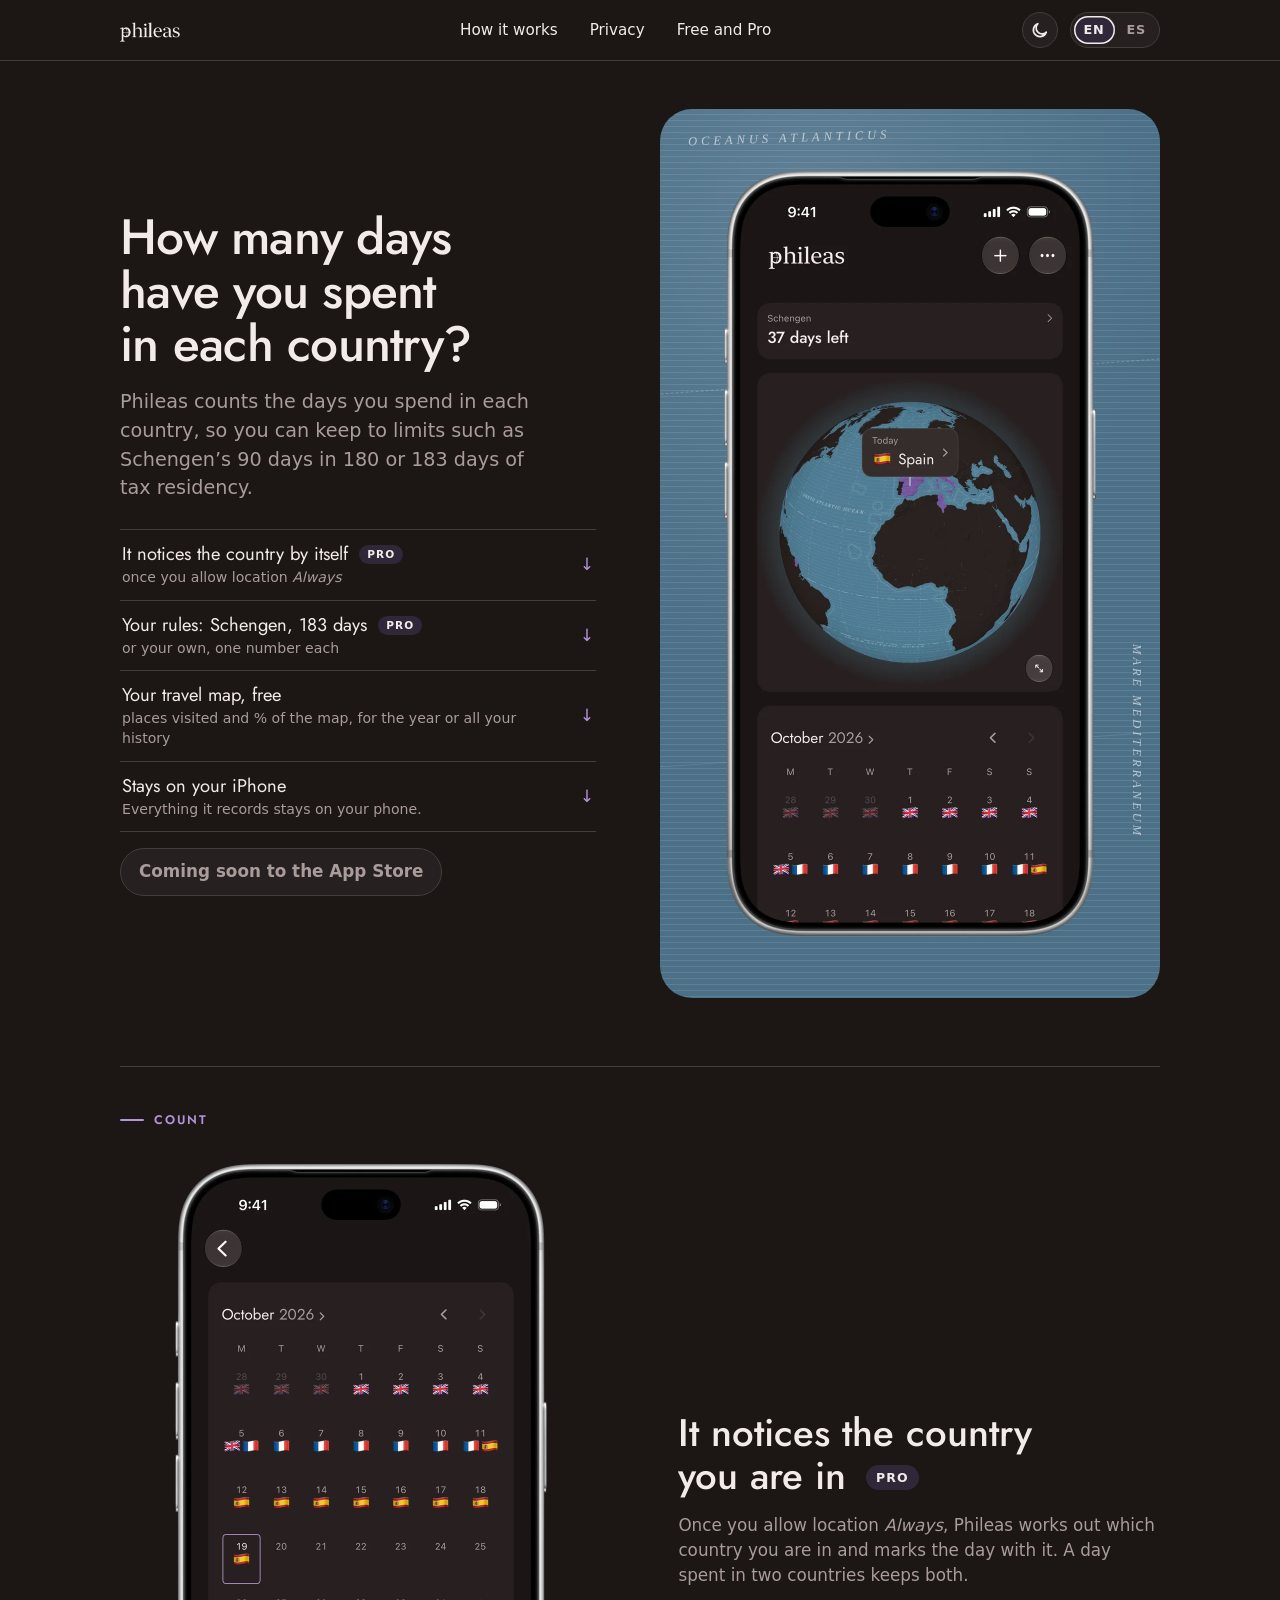
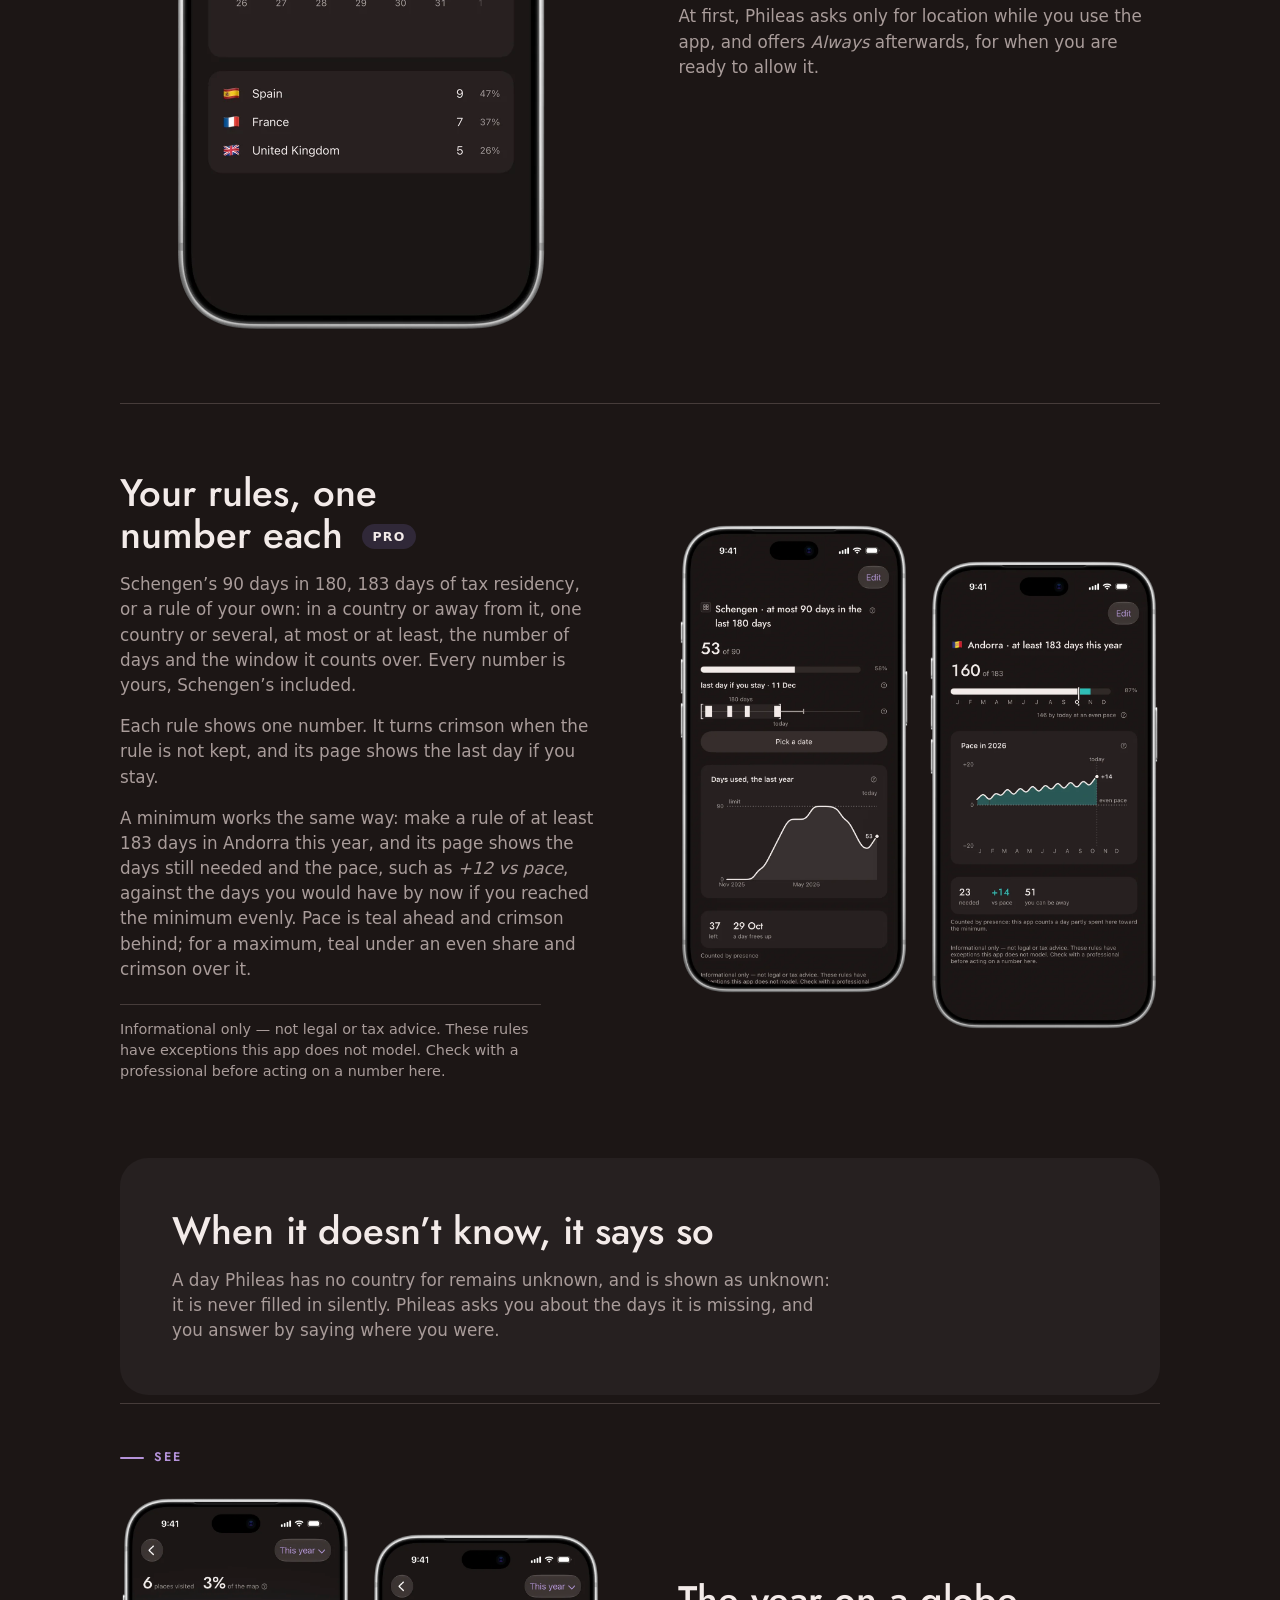
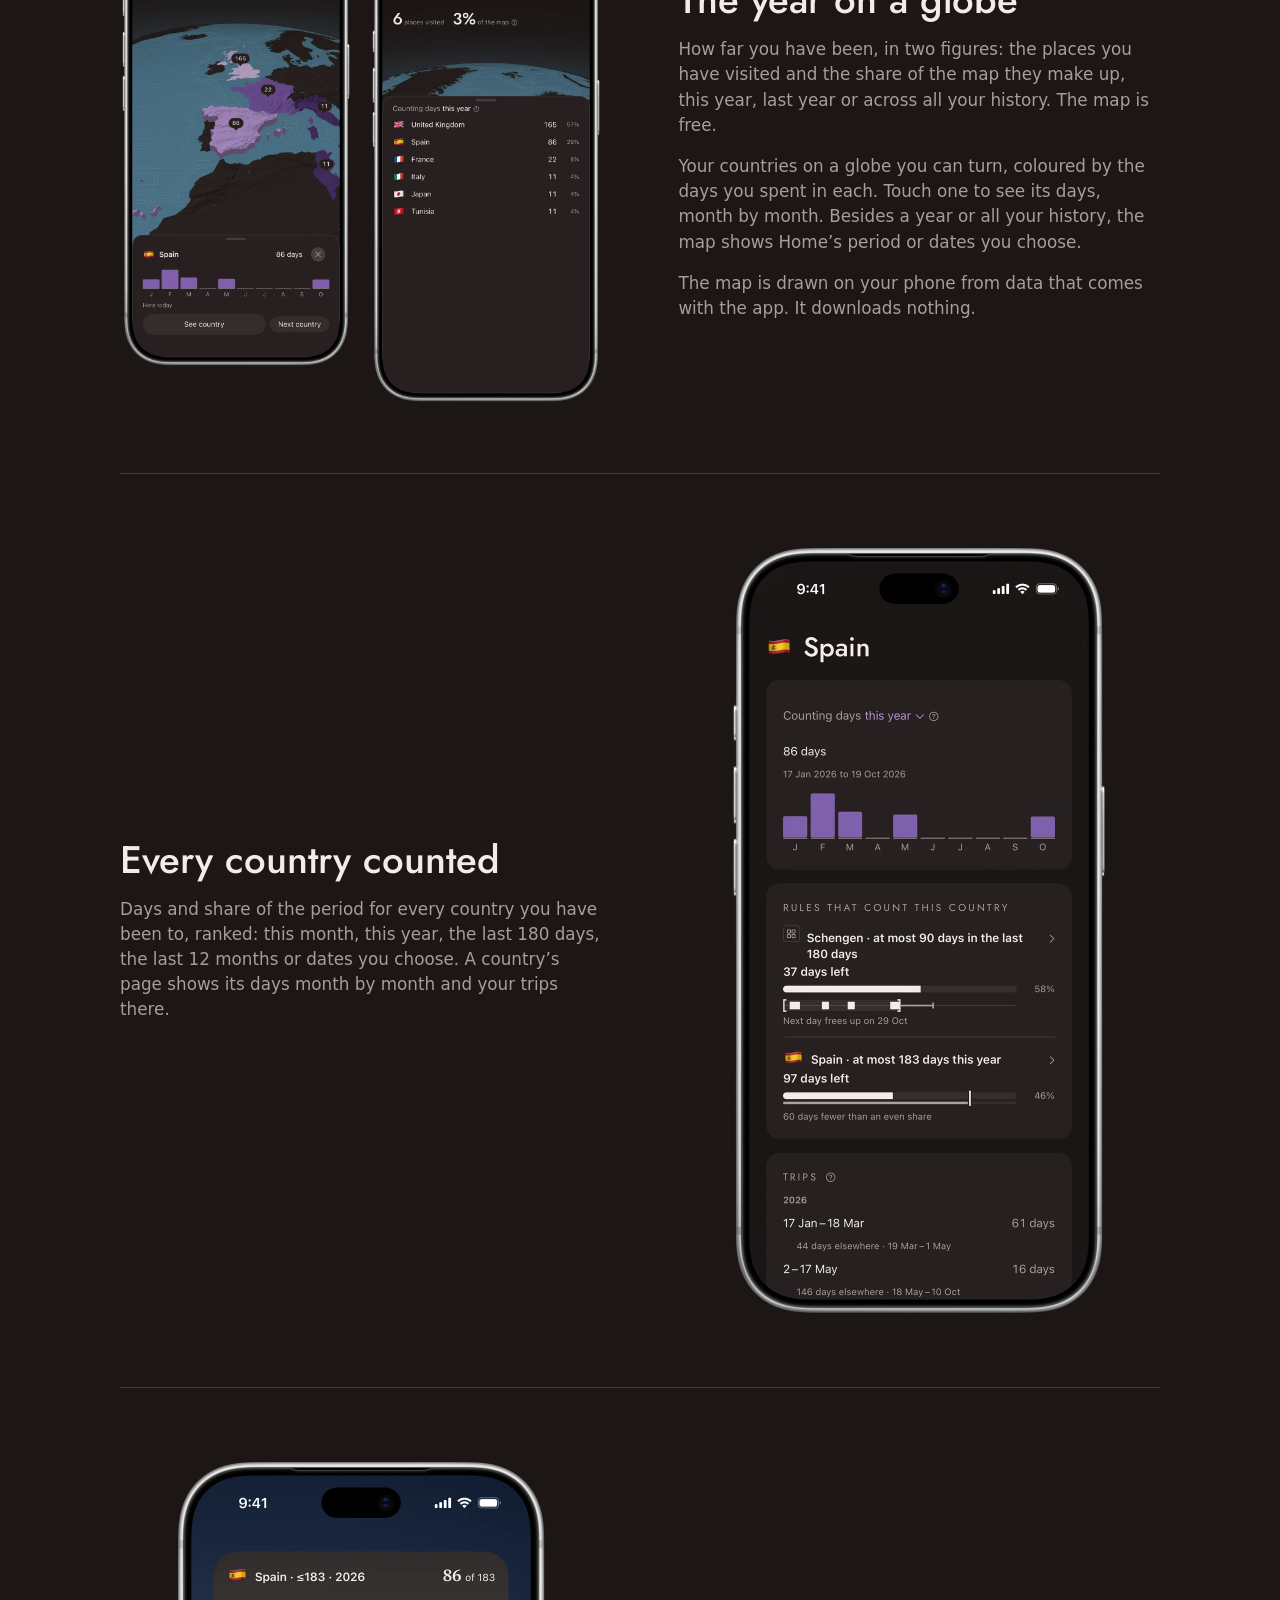
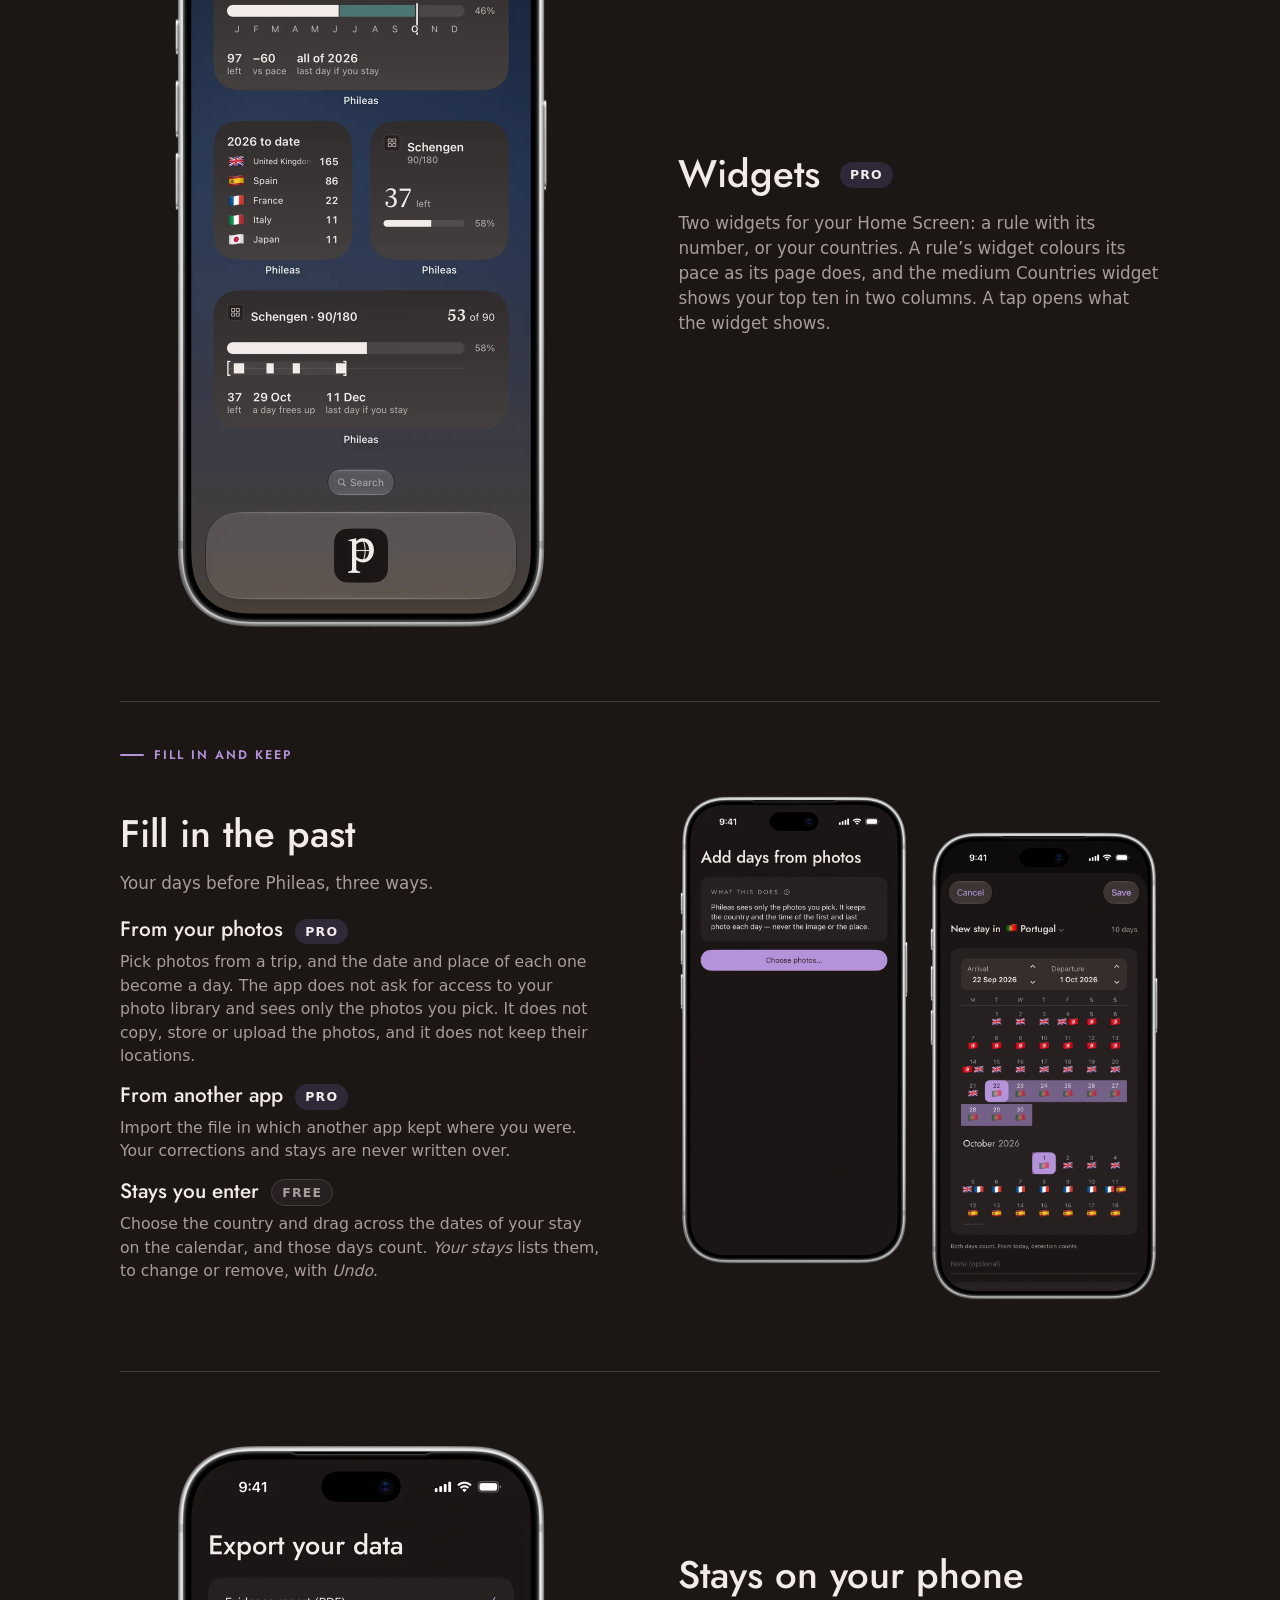
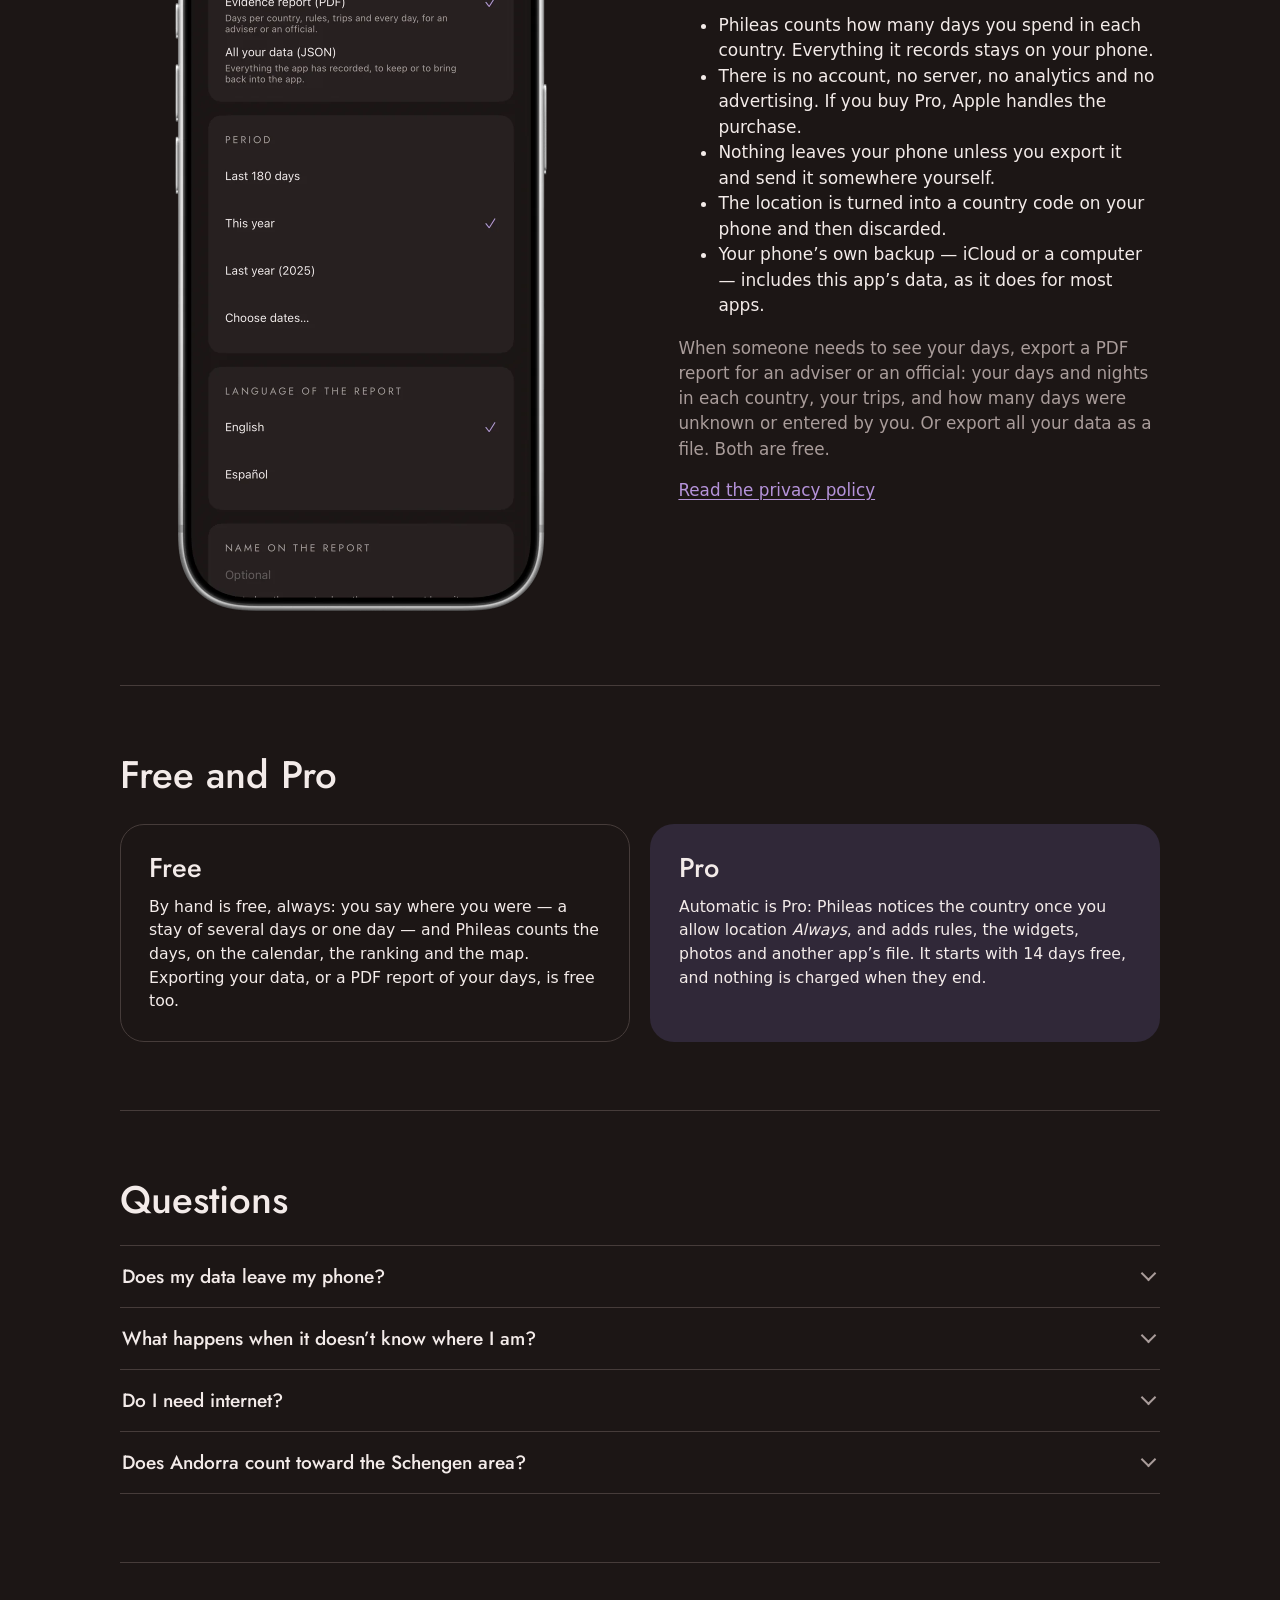
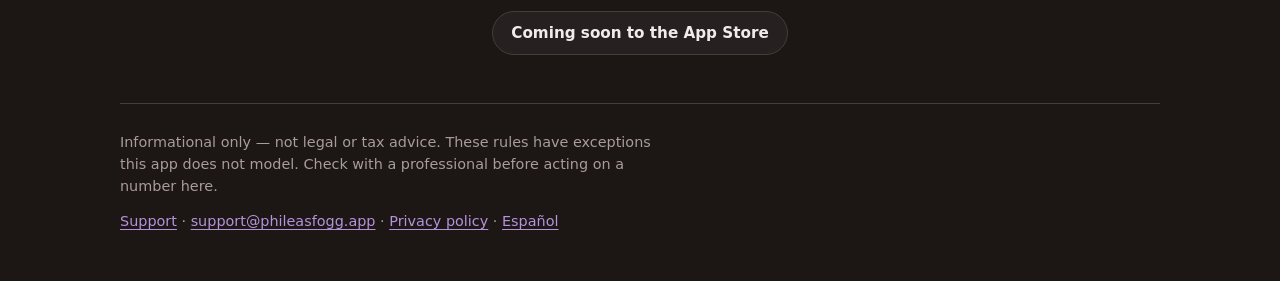
==== commit 0964ae42: "The year on a globe: the map, then its sheet with the year's countries (country-days fdf2a23) Co-Aut" ====
--- a/index.html
+++ b/index.html
@@ -79,7 +79,7 @@
 <p>How far you have been, in two figures: the places you have visited and the share of the map they make up, this year, last year or across all your history. The map is free.</p>
 <p>Your countries on a globe you can turn, coloured by the days you spent in each. Touch one to see its days, month by month. Besides a year or all your history, the map shows Home’s period or dates you choose.</p>
 <p>The map is drawn on your phone from data that comes with the app. It downloads nothing.</p></div>
-<figure class="pic"><div class="pair"><div class="phone"><img class="shot v-d" src="/pictures/en/map-dark.webp" alt="The map: a globe with the countries of the year coloured by their days, the places visited, and Spain’s days month by month." width="760" height="1554" decoding="async" loading="lazy"><img class="shot v-l" src="/pictures/en/map-light.webp" alt="The map: a globe with the countries of the year coloured by their days, the places visited, and Spain’s days month by month." width="760" height="1554" decoding="async" loading="lazy"></div><div class="phone"><img class="shot v-d" src="/pictures/en/map-history-dark.webp" alt="The map on All my history: the places visited and the share of the map, over a globe with every country of the history." width="760" height="1554" decoding="async" loading="lazy"><img class="shot v-l" src="/pictures/en/map-history-light.webp" alt="The map on All my history: the places visited and the share of the map, over a globe with every country of the history." width="760" height="1554" decoding="async" loading="lazy"></div></div></figure>
+<figure class="pic"><div class="pair"><div class="phone"><img class="shot v-d" src="/pictures/en/map-dark.webp" alt="The map: a globe with the countries of the year coloured by their days, the places visited, and Spain’s days month by month." width="760" height="1554" decoding="async" loading="lazy"><img class="shot v-l" src="/pictures/en/map-light.webp" alt="The map: a globe with the countries of the year coloured by their days, the places visited, and Spain’s days month by month." width="760" height="1554" decoding="async" loading="lazy"></div><div class="phone"><img class="shot v-d" src="/pictures/en/map-drawn-up-dark.webp" alt="The map drawn up: the countries of the year ranked by their days." width="760" height="1554" decoding="async" loading="lazy"><img class="shot v-l" src="/pictures/en/map-drawn-up-light.webp" alt="The map drawn up: the countries of the year ranked by their days." width="760" height="1554" decoding="async" loading="lazy"></div></div></figure>
 </section>
 <section class="row" id="countries">
 <div class="words"><h2>Every country counted</h2>
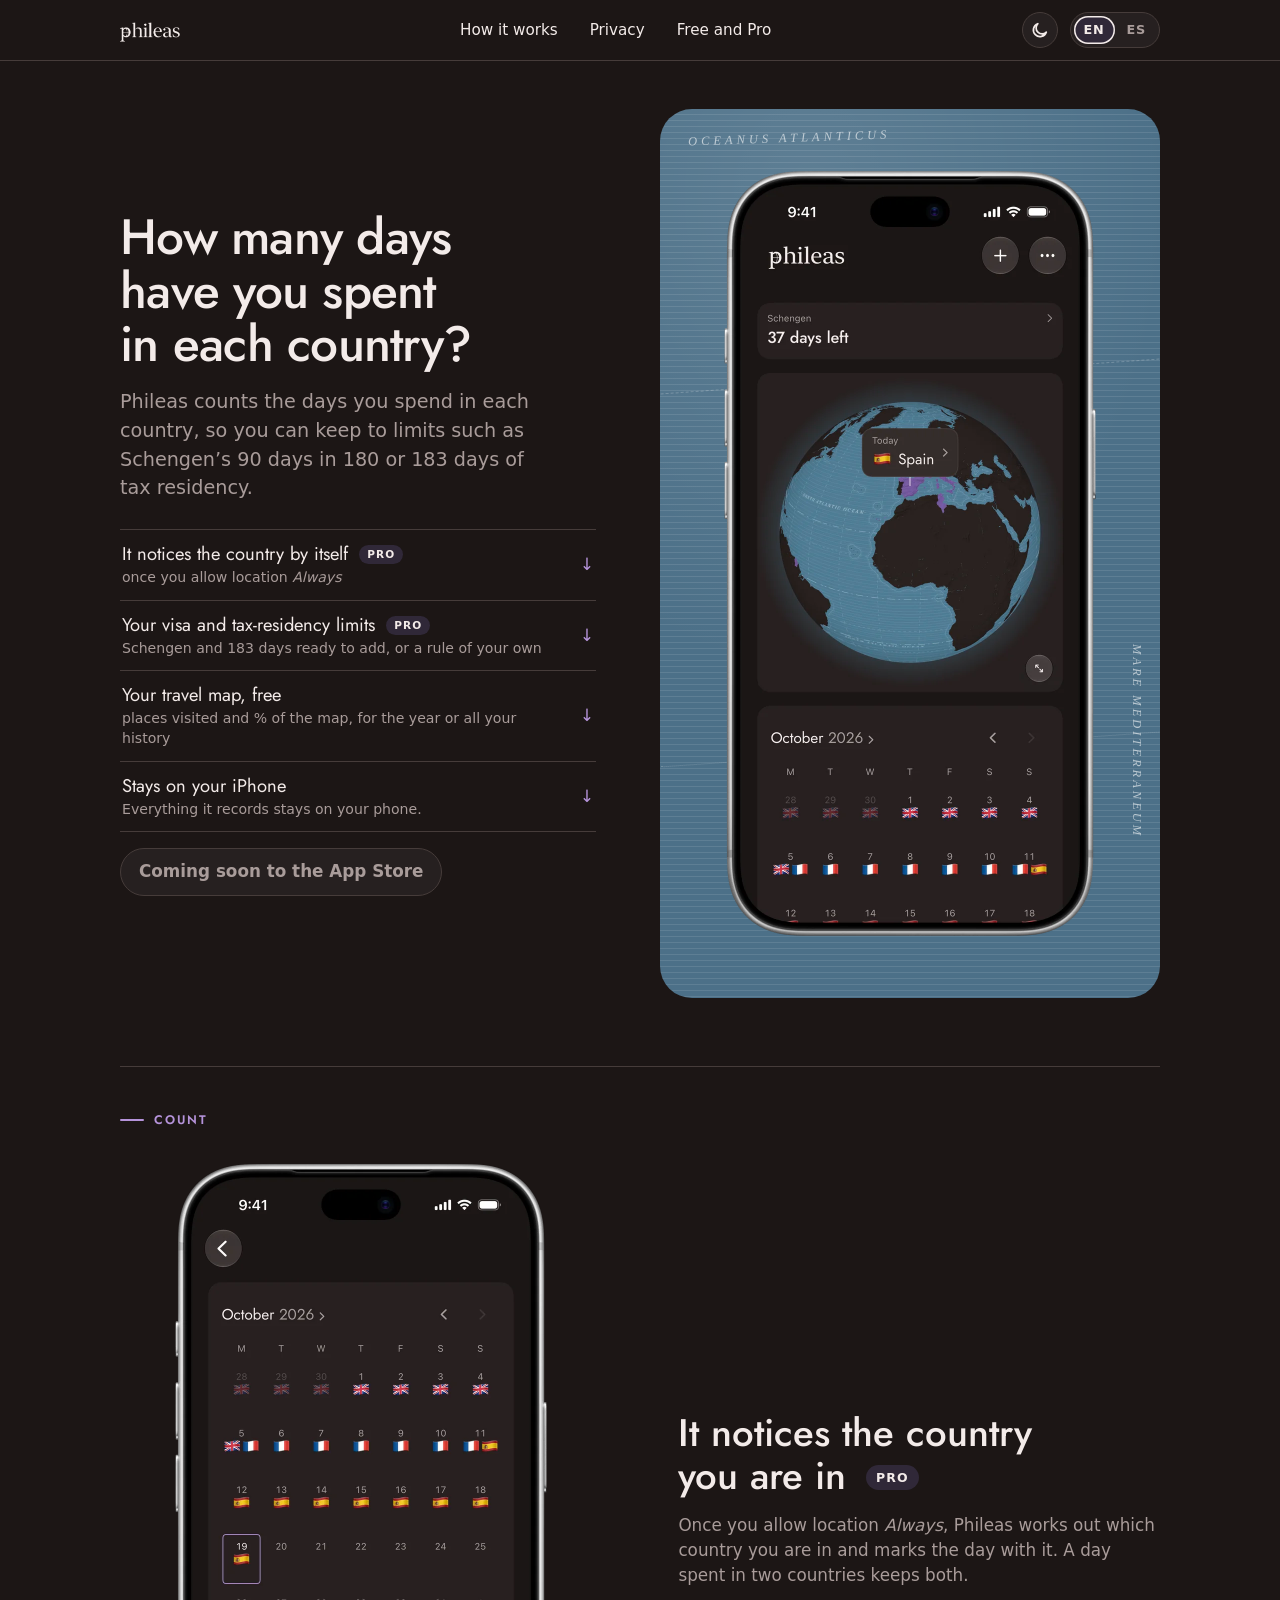
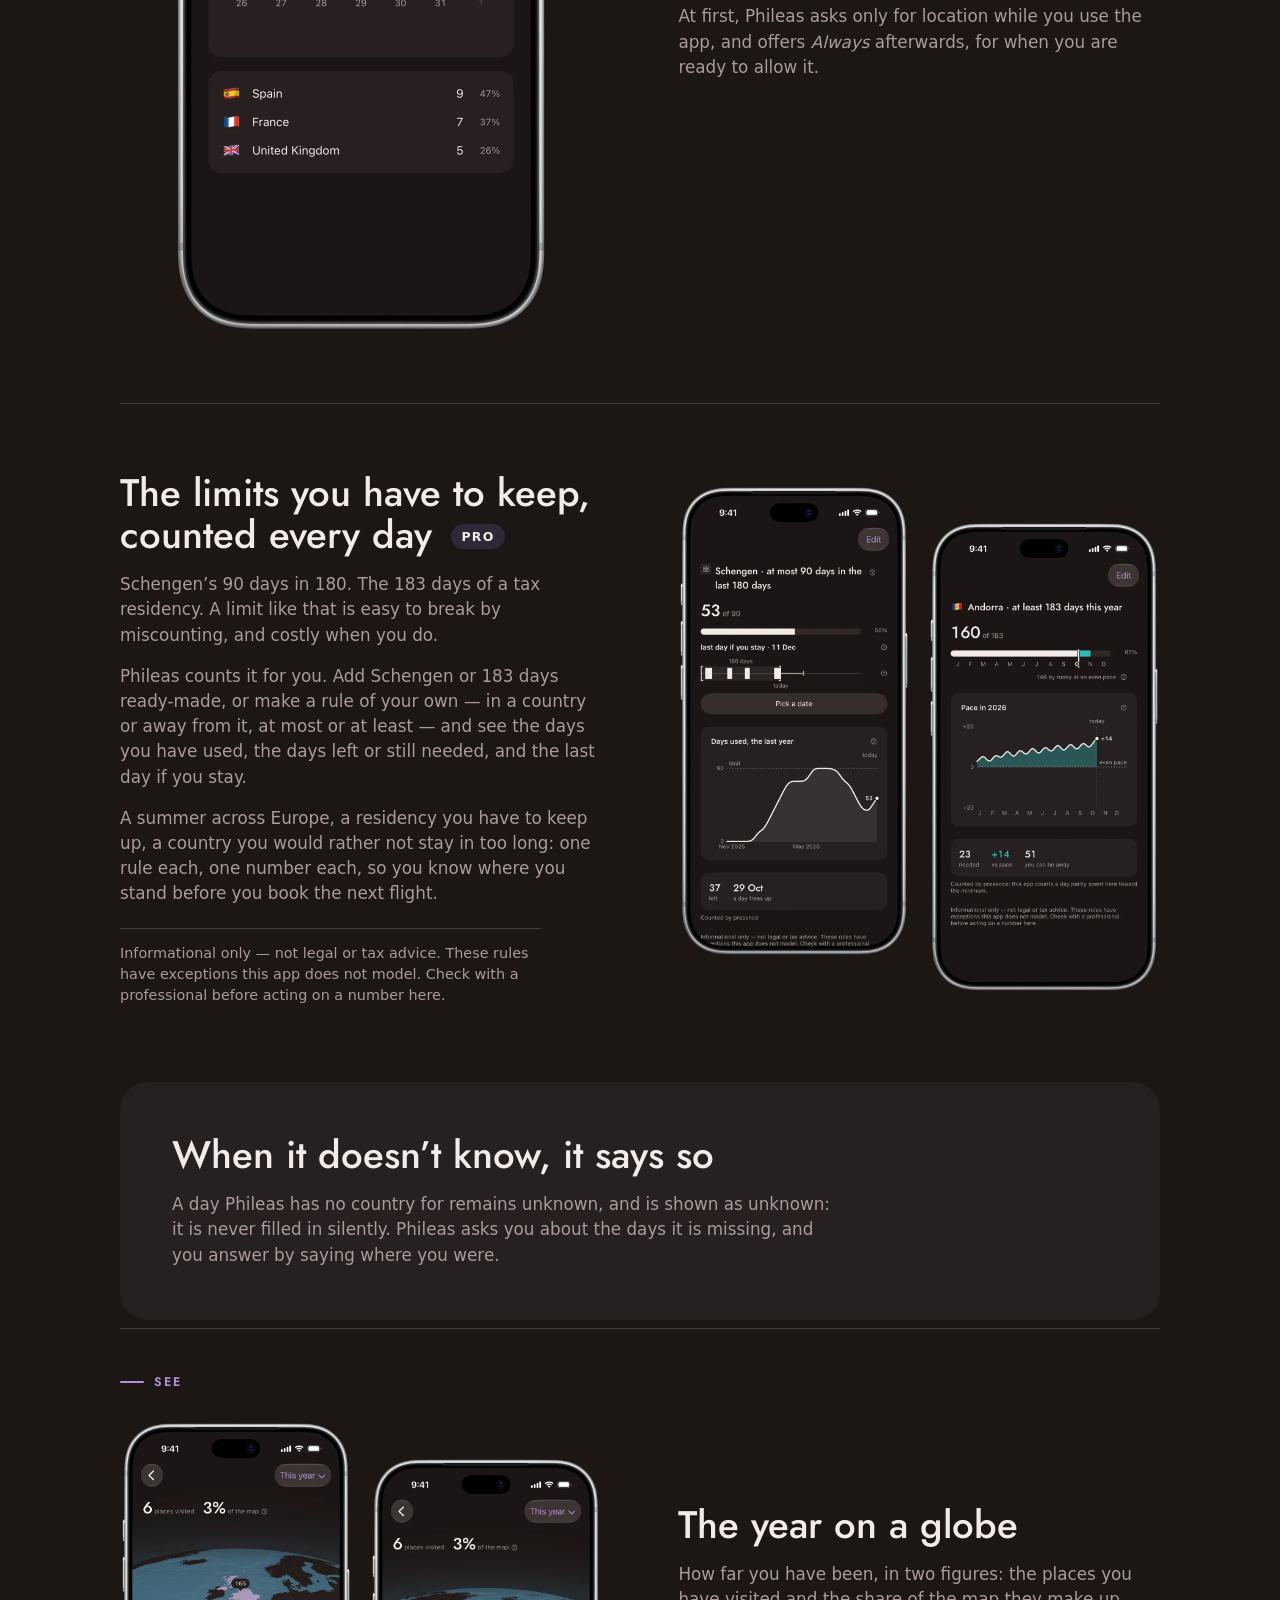
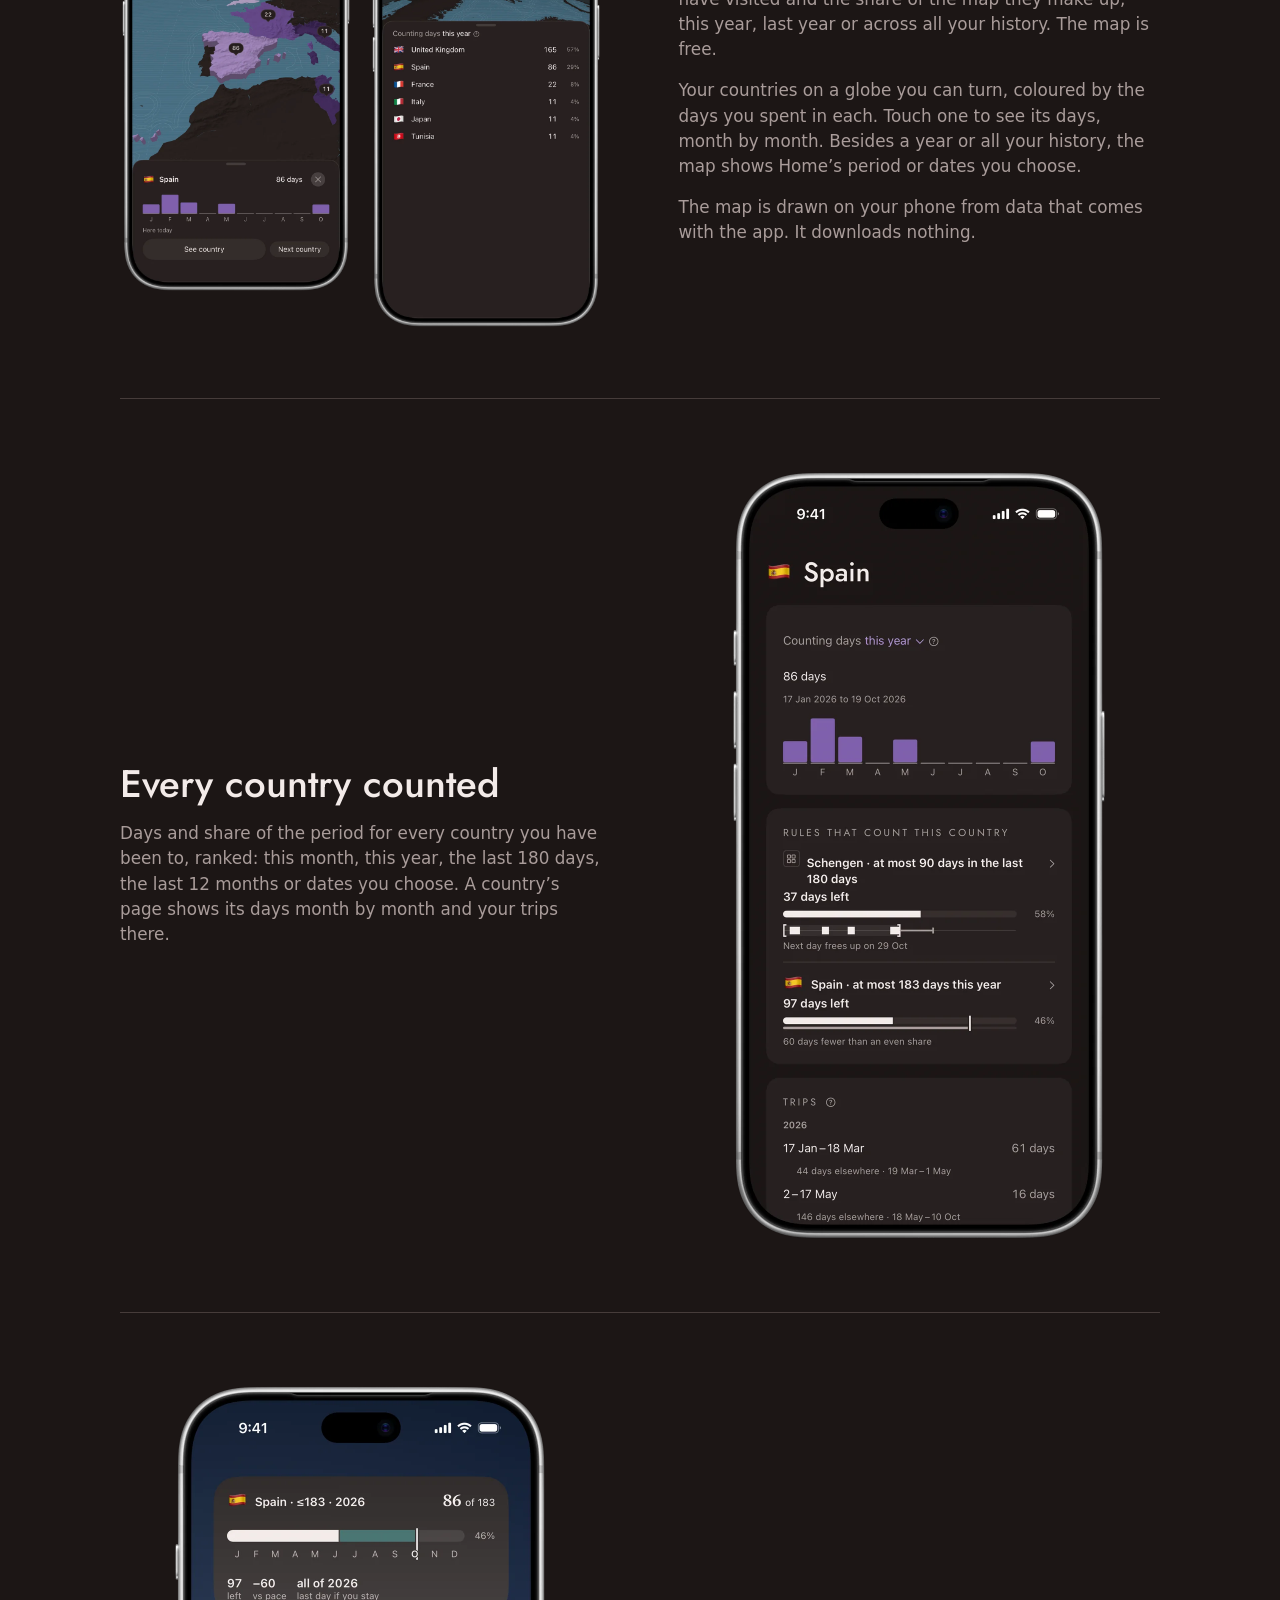
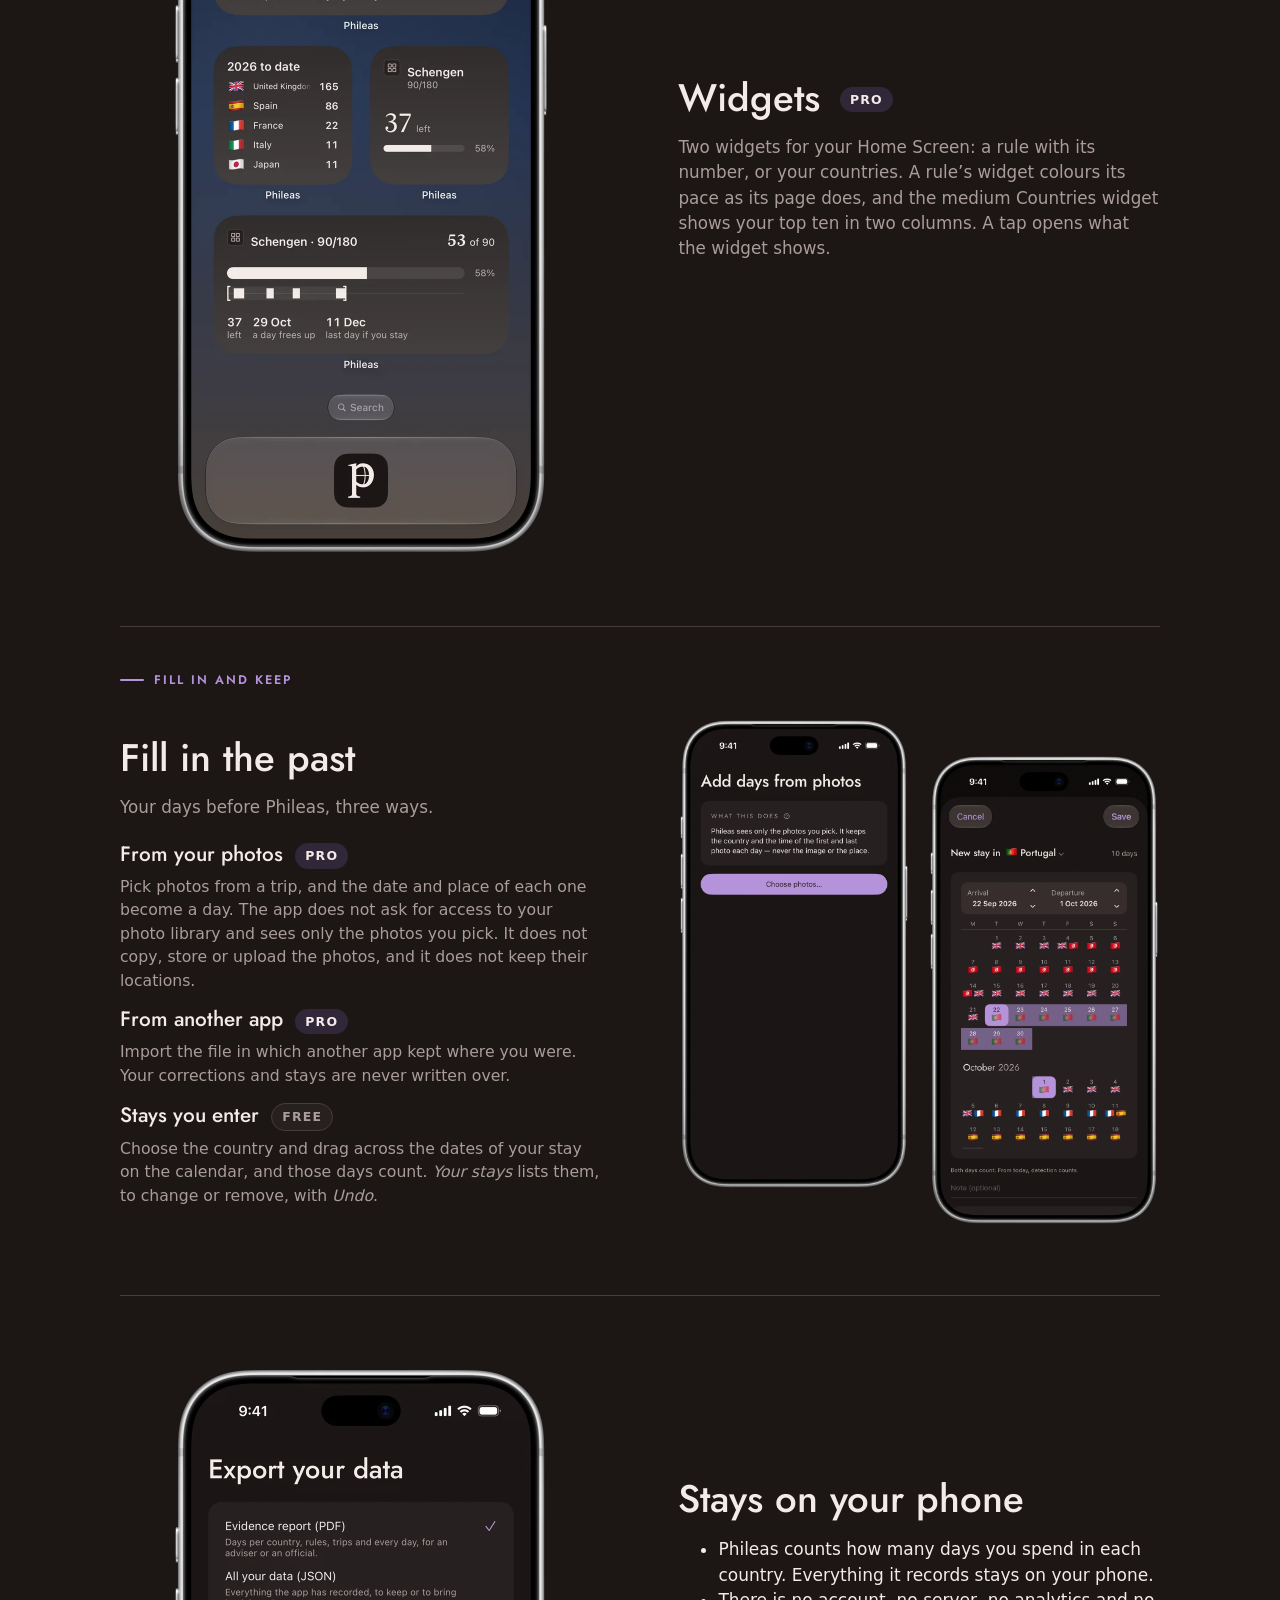
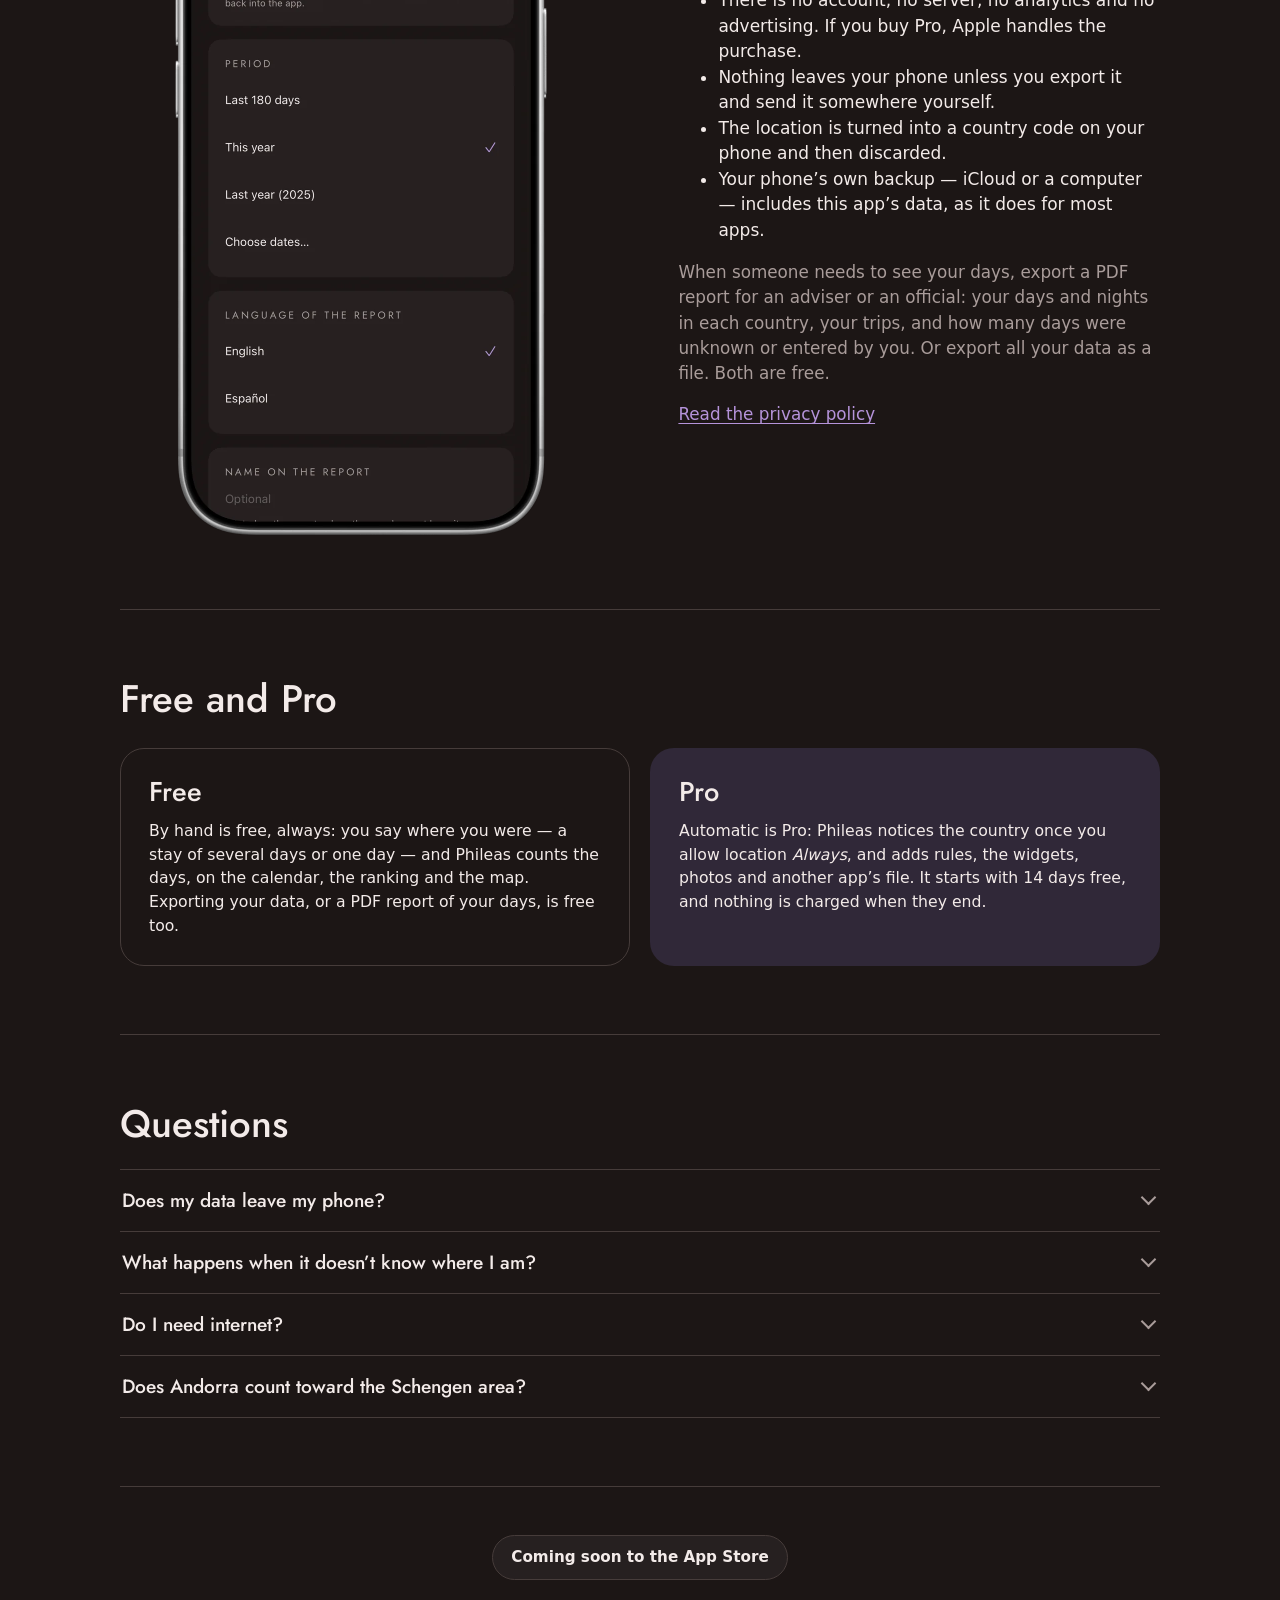
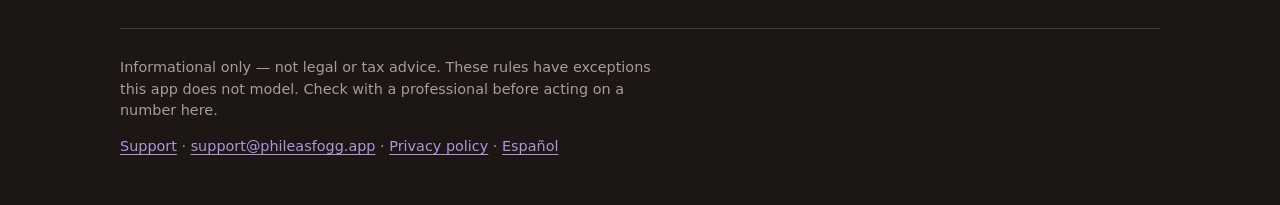
==== commit d606c4cd: "The rules section for the limits a visa or a tax residency sets: what it solves, what Phileas counts" ====
--- a/index.html
+++ b/index.html
@@ -44,7 +44,7 @@
 <div class="words">
 <h1 class="question">How many days have you spent in each country?</h1>
 <p class="lead">Phileas counts the days you spend in each country, so you can keep to limits such as Schengen’s 90 days in 180 or 183 days of tax residency.</p>
-<ul class="points"><li class="point"><a href="#detect"><span class="pt">It notices the country by itself <span class="tag">Pro</span></span><span class="pt-line">once you allow location <em>Always</em></span><span class="arrow" aria-hidden="true">↓</span></a></li><li class="point"><a href="#rules"><span class="pt">Your rules: Schengen, 183 days <span class="tag">Pro</span></span><span class="pt-line">or your own, one number each</span><span class="arrow" aria-hidden="true">↓</span></a></li><li class="point"><a href="#globe"><span class="pt">Your travel map, free</span><span class="pt-line">places visited and % of the map, for the year or all your history</span><span class="arrow" aria-hidden="true">↓</span></a></li><li class="point"><a href="#privacy"><span class="pt">Stays on your iPhone</span><span class="pt-line">Everything it records stays on your phone.</span><span class="arrow" aria-hidden="true">↓</span></a></li></ul>
+<ul class="points"><li class="point"><a href="#detect"><span class="pt">It notices the country by itself <span class="tag">Pro</span></span><span class="pt-line">once you allow location <em>Always</em></span><span class="arrow" aria-hidden="true">↓</span></a></li><li class="point"><a href="#rules"><span class="pt">Your visa and tax-residency limits <span class="tag">Pro</span></span><span class="pt-line">Schengen and 183 days ready to add, or a rule of your own</span><span class="arrow" aria-hidden="true">↓</span></a></li><li class="point"><a href="#globe"><span class="pt">Your travel map, free</span><span class="pt-line">places visited and % of the map, for the year or all your history</span><span class="arrow" aria-hidden="true">↓</span></a></li><li class="point"><a href="#privacy"><span class="pt">Stays on your iPhone</span><span class="pt-line">Everything it records stays on your phone.</span><span class="arrow" aria-hidden="true">↓</span></a></li></ul>
 <p class="soon">Coming soon to the App Store</p>
 </div>
 <figure class="hero-pic">
@@ -61,10 +61,10 @@
 <figure class="pic"><div class="phone"><img class="shot v-d" src="/pictures/en/month-dark.webp" alt="A month in Phileas, each day marked with the country it was spent in." width="760" height="1554" decoding="async" loading="lazy"><img class="shot v-l" src="/pictures/en/month-light.webp" alt="A month in Phileas, each day marked with the country it was spent in." width="760" height="1554" decoding="async" loading="lazy"></div></figure>
 </section>
 <section class="row" id="rules">
-<div class="words"><h2>Your rules, one number each <span class="tag">Pro</span></h2>
-<p>Schengen’s 90 days in 180, 183 days of tax residency, or a rule of your own: in a country or away from it, one country or several, at most or at least, the number of days and the window it counts over. Every number is yours, Schengen’s included.</p>
-<p>Each rule shows one number. It turns crimson when the rule is not kept, and its page shows the last day if you stay.</p>
-<p>A minimum works the same way: make a rule of at least 183 days in Andorra this year, and its page shows the days still needed and the pace, such as <em>+12 vs pace</em>, against the days you would have by now if you reached the minimum evenly. Pace is teal ahead and crimson behind; for a maximum, teal under an even share and crimson over it.</p><p class="fine">Informational only — not legal or tax advice. These rules have exceptions this app does not model. Check with a professional before acting on a number here.</p></div>
+<div class="words"><h2>The limits you have to keep, counted every day <span class="tag">Pro</span></h2>
+<p>Schengen’s 90 days in 180. The 183 days of a tax residency. A limit like that is easy to break by miscounting, and costly when you do.</p>
+<p>Phileas counts it for you. Add Schengen or 183 days ready-made, or make a rule of your own — in a country or away from it, at most or at least — and see the days you have used, the days left or still needed, and the last day if you stay.</p>
+<p>A summer across Europe, a residency you have to keep up, a country you would rather not stay in too long: one rule each, one number each, so you know where you stand before you book the next flight.</p><p class="fine">Informational only — not legal or tax advice. These rules have exceptions this app does not model. Check with a professional before acting on a number here.</p></div>
 <figure class="pic"><div class="pair"><div class="phone"><img class="shot v-d" src="/pictures/en/rule-schengen-dark.webp" alt="A Schengen rule’s page: the days used of 90, the last day if you stay, and the count over the last year." width="760" height="1554" decoding="async" loading="lazy"><img class="shot v-l" src="/pictures/en/rule-schengen-light.webp" alt="A Schengen rule’s page: the days used of 90, the last day if you stay, and the count over the last year." width="760" height="1554" decoding="async" loading="lazy"></div><div class="phone"><img class="shot v-d" src="/pictures/en/rule-floor-dark.webp" alt="A rule’s page: at least 183 days in Andorra this year, the days still needed, and the pace in teal." width="760" height="1554" decoding="async" loading="lazy"><img class="shot v-l" src="/pictures/en/rule-floor-light.webp" alt="A rule’s page: at least 183 days in Andorra this year, the days still needed, and the pace in teal." width="760" height="1554" decoding="async" loading="lazy"></div></div></figure>
 </section>
 <section class="block panel" id="unknown">
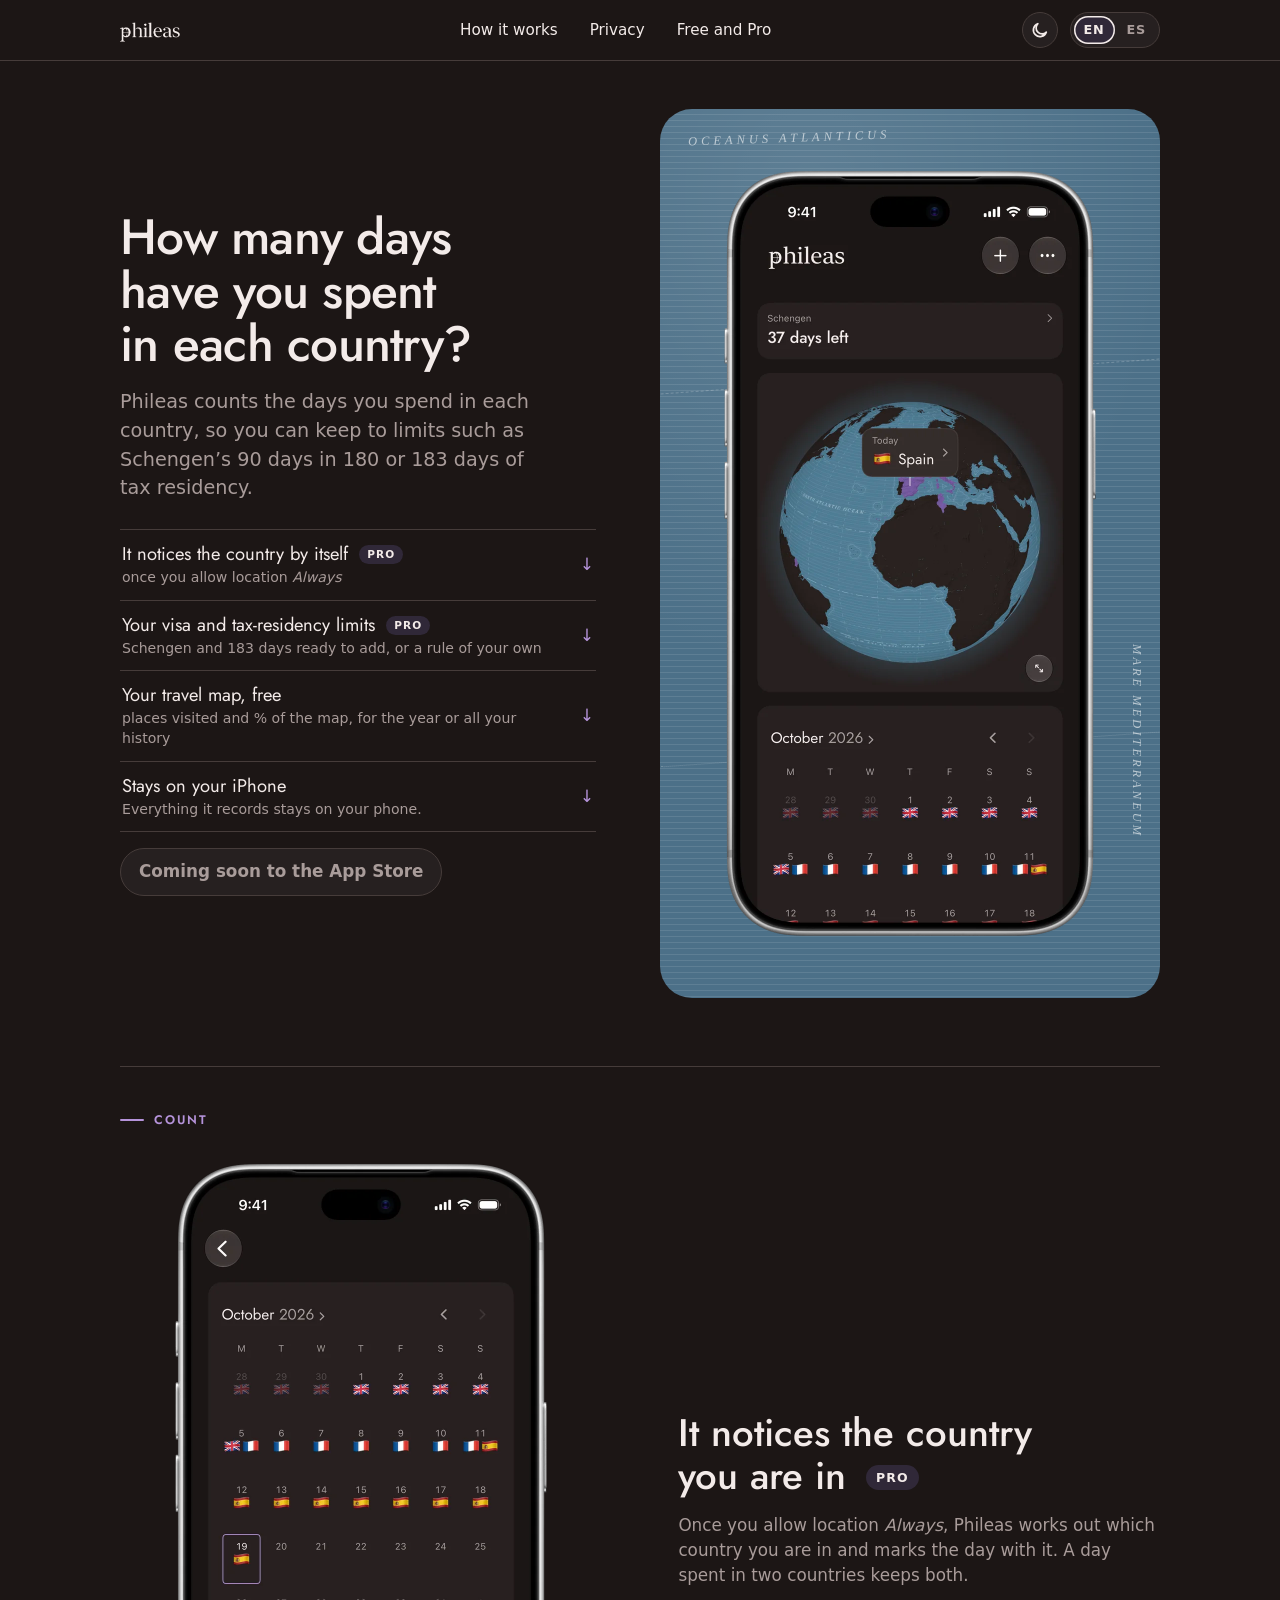
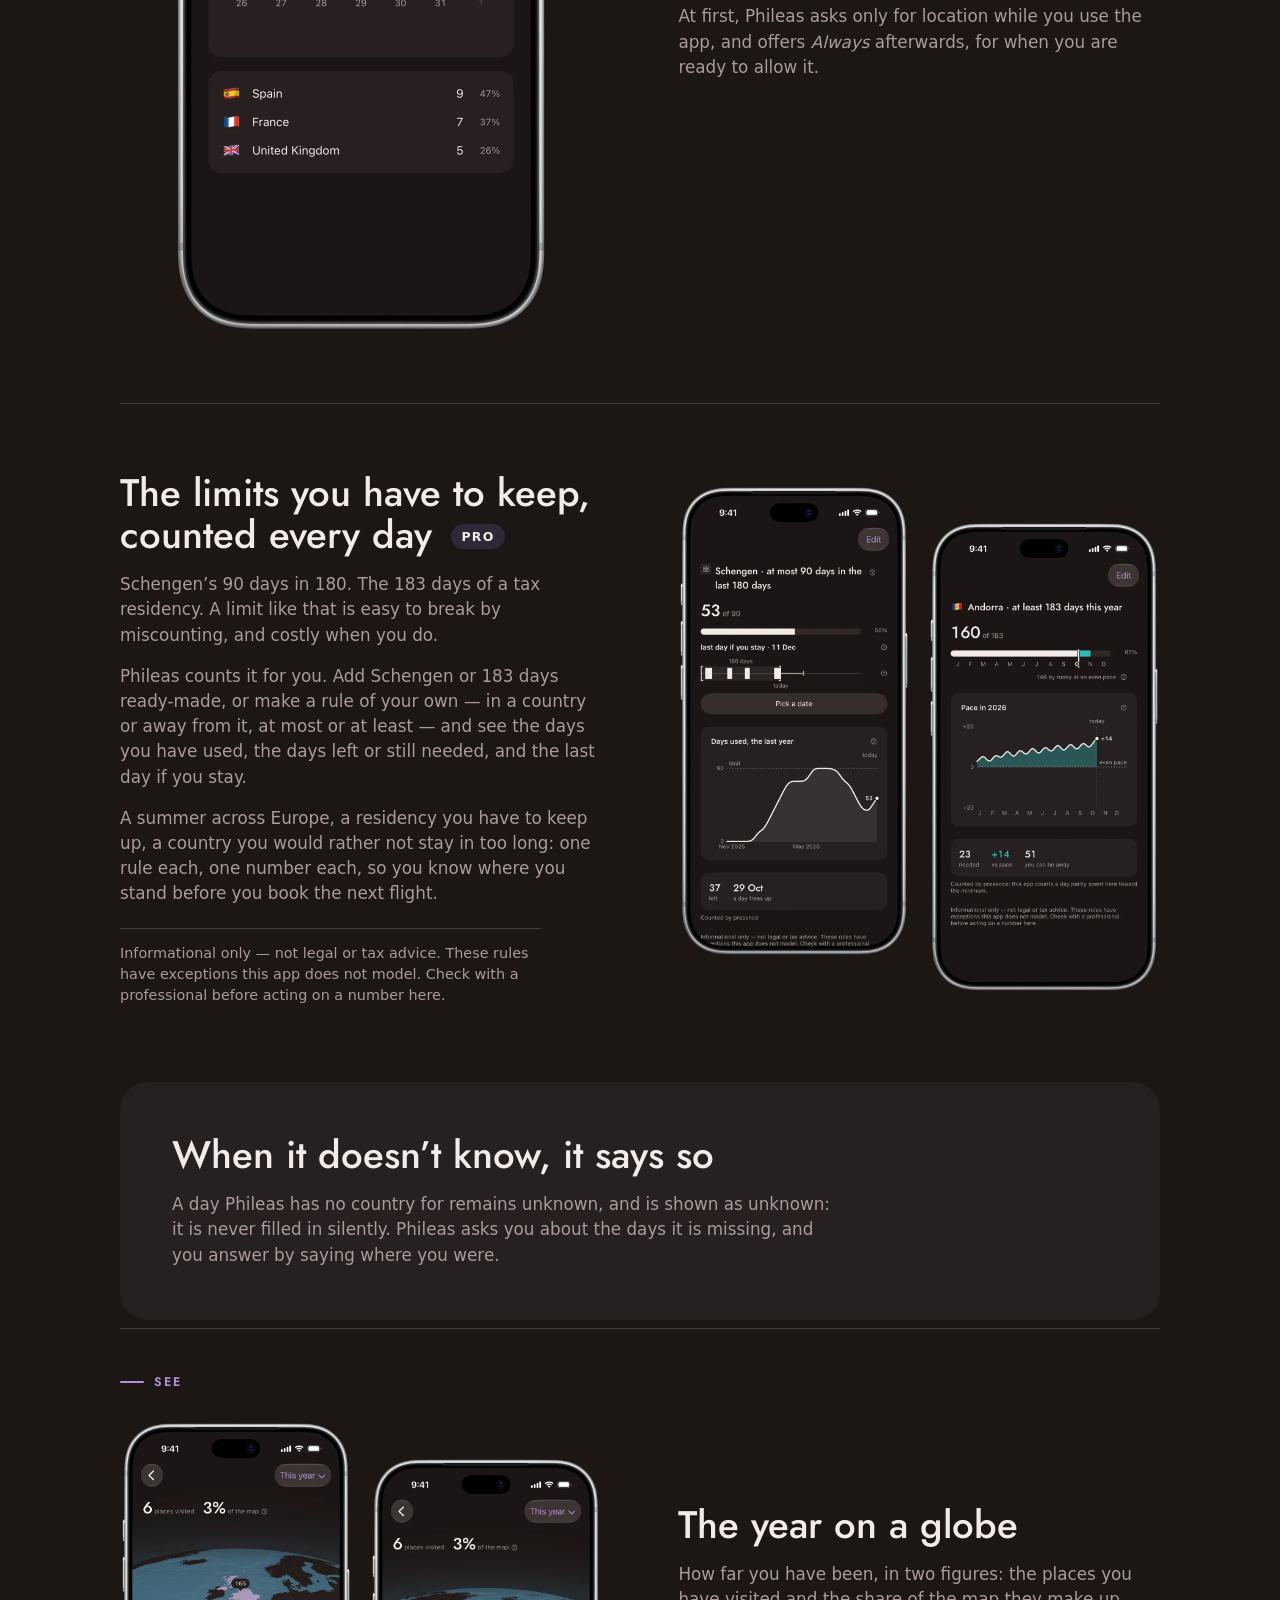
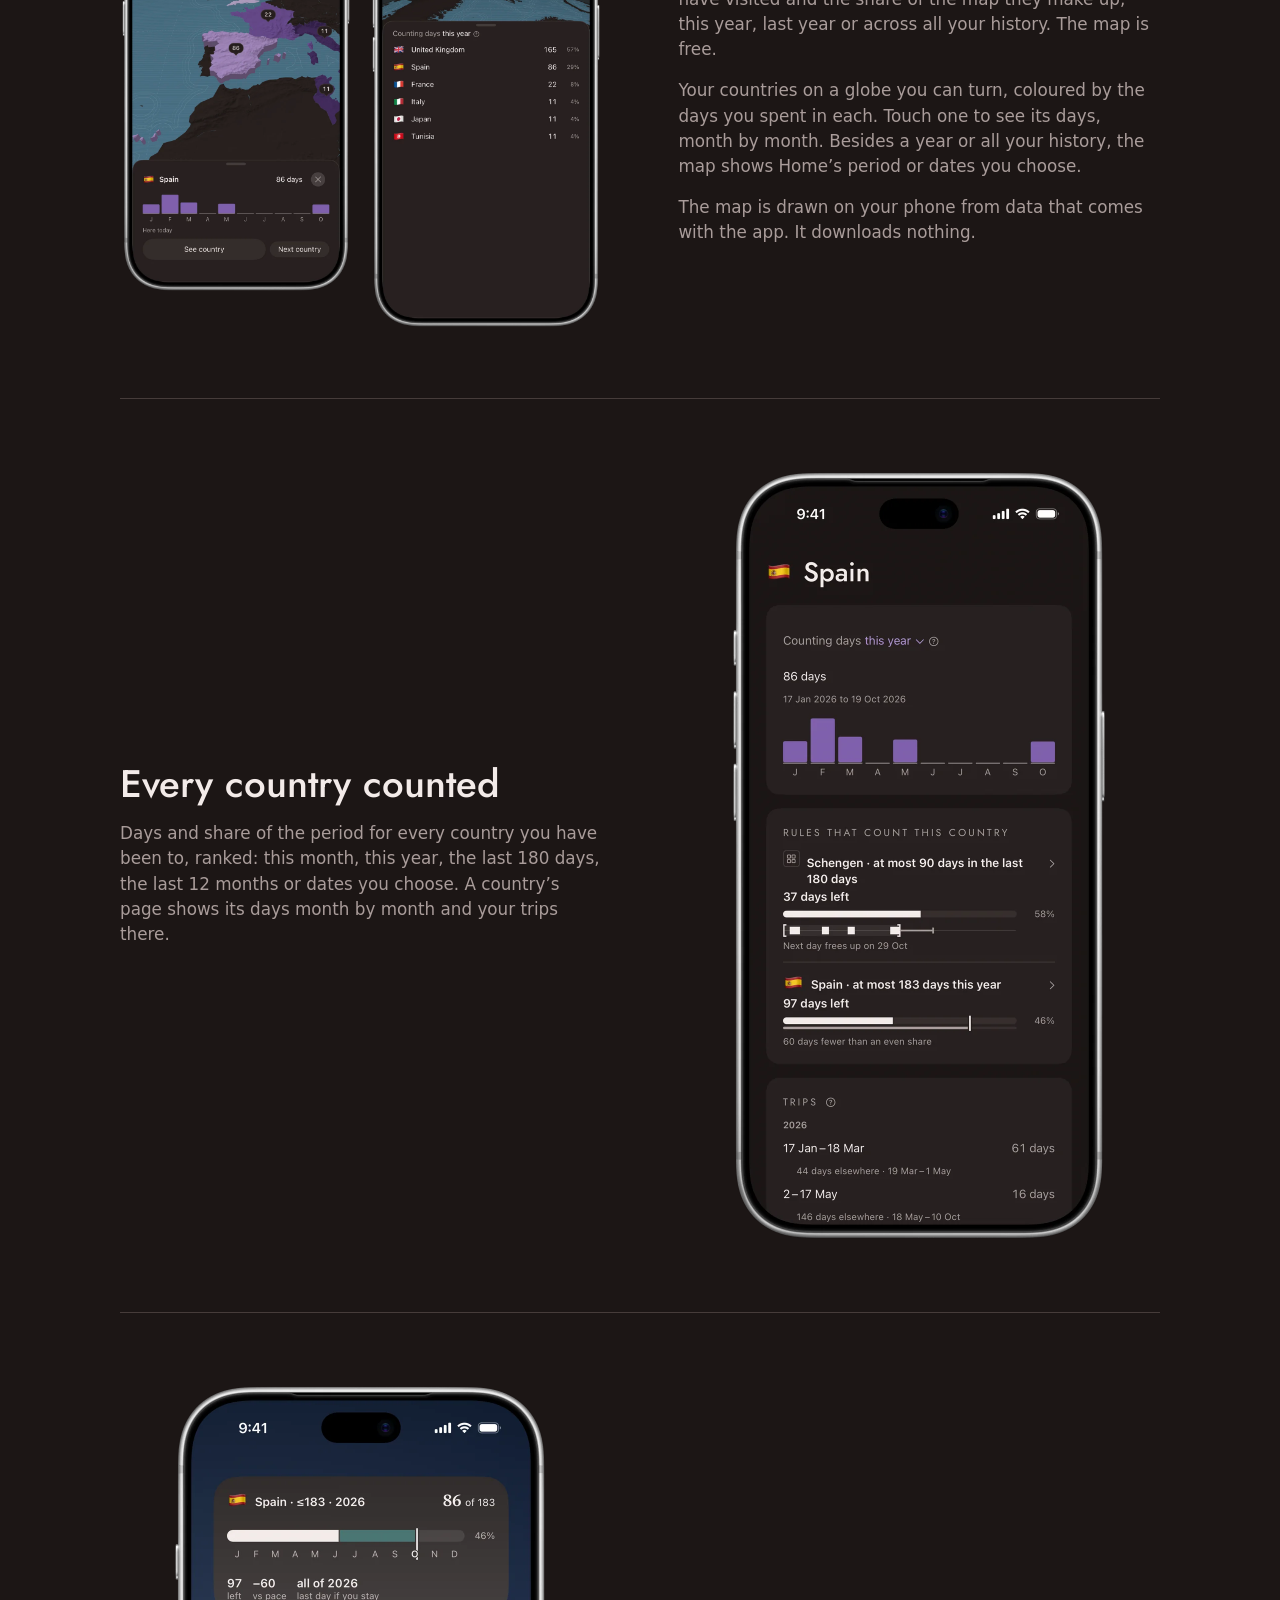
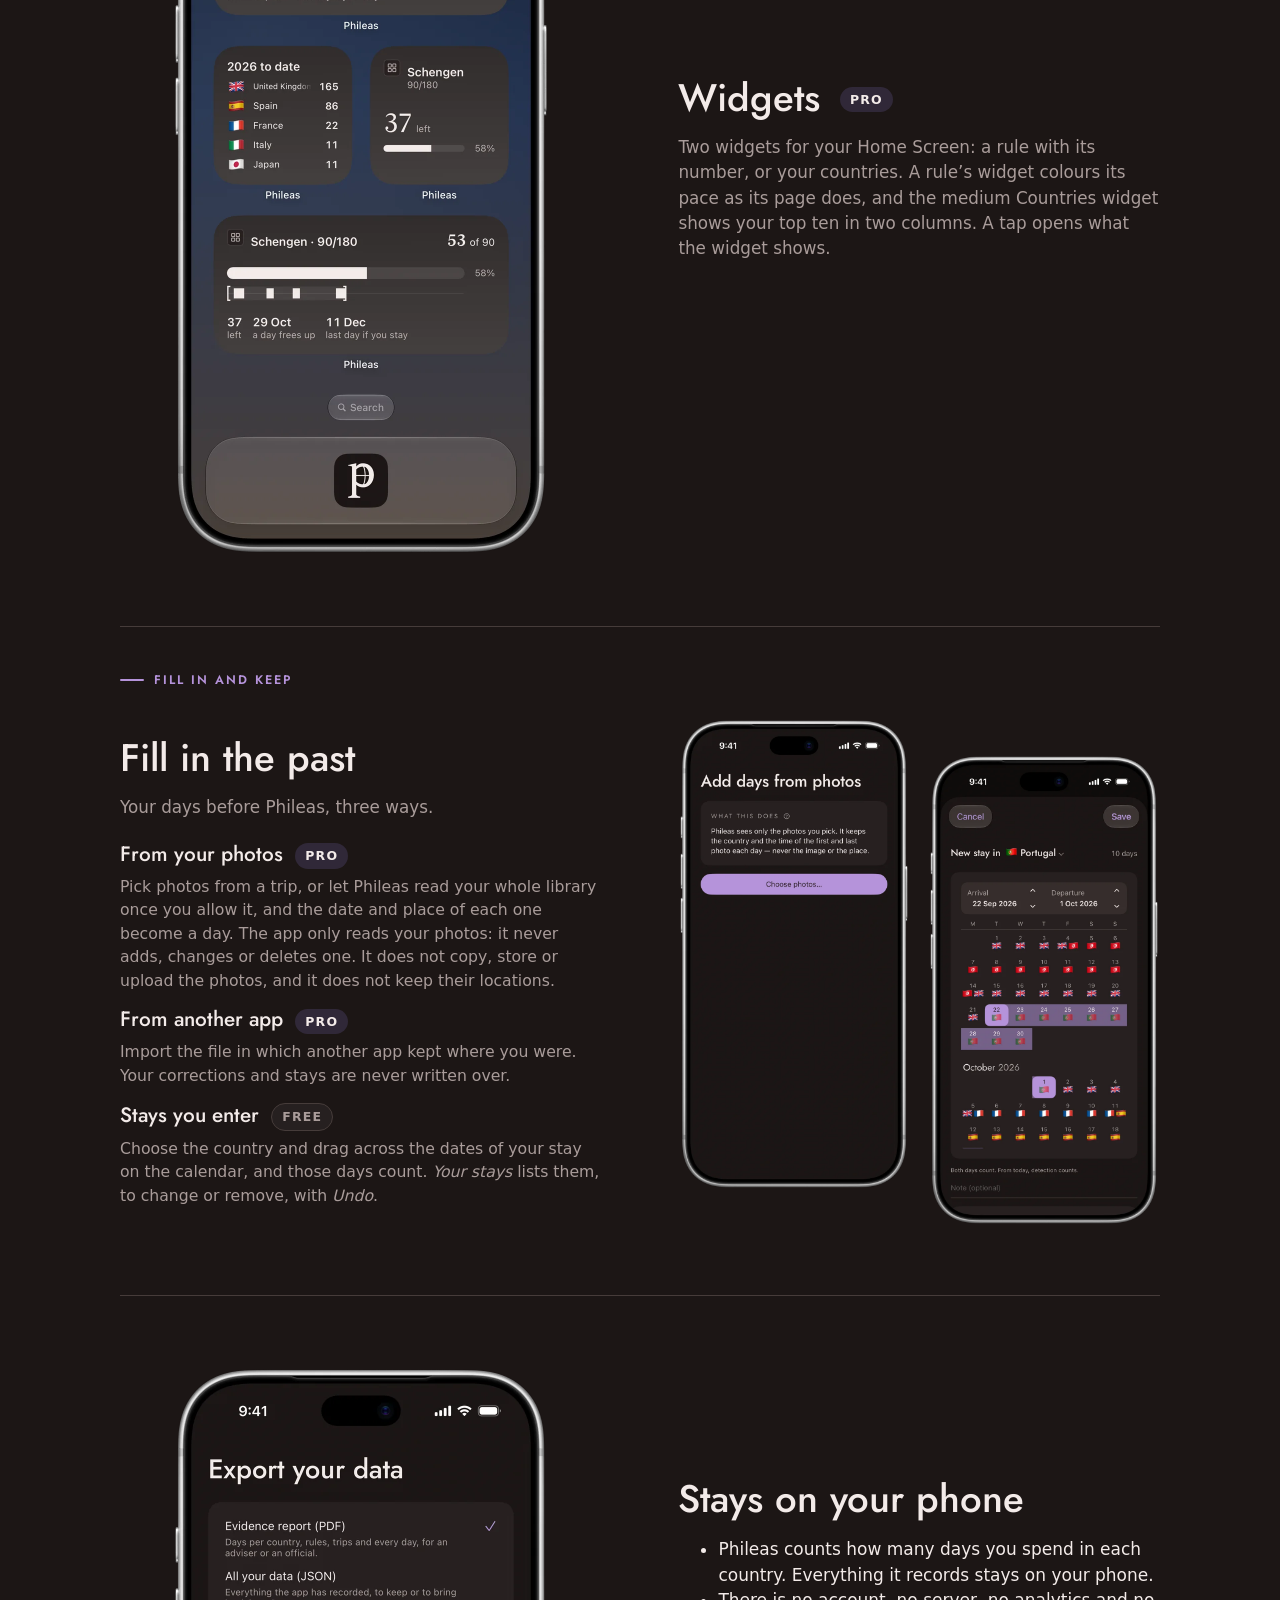
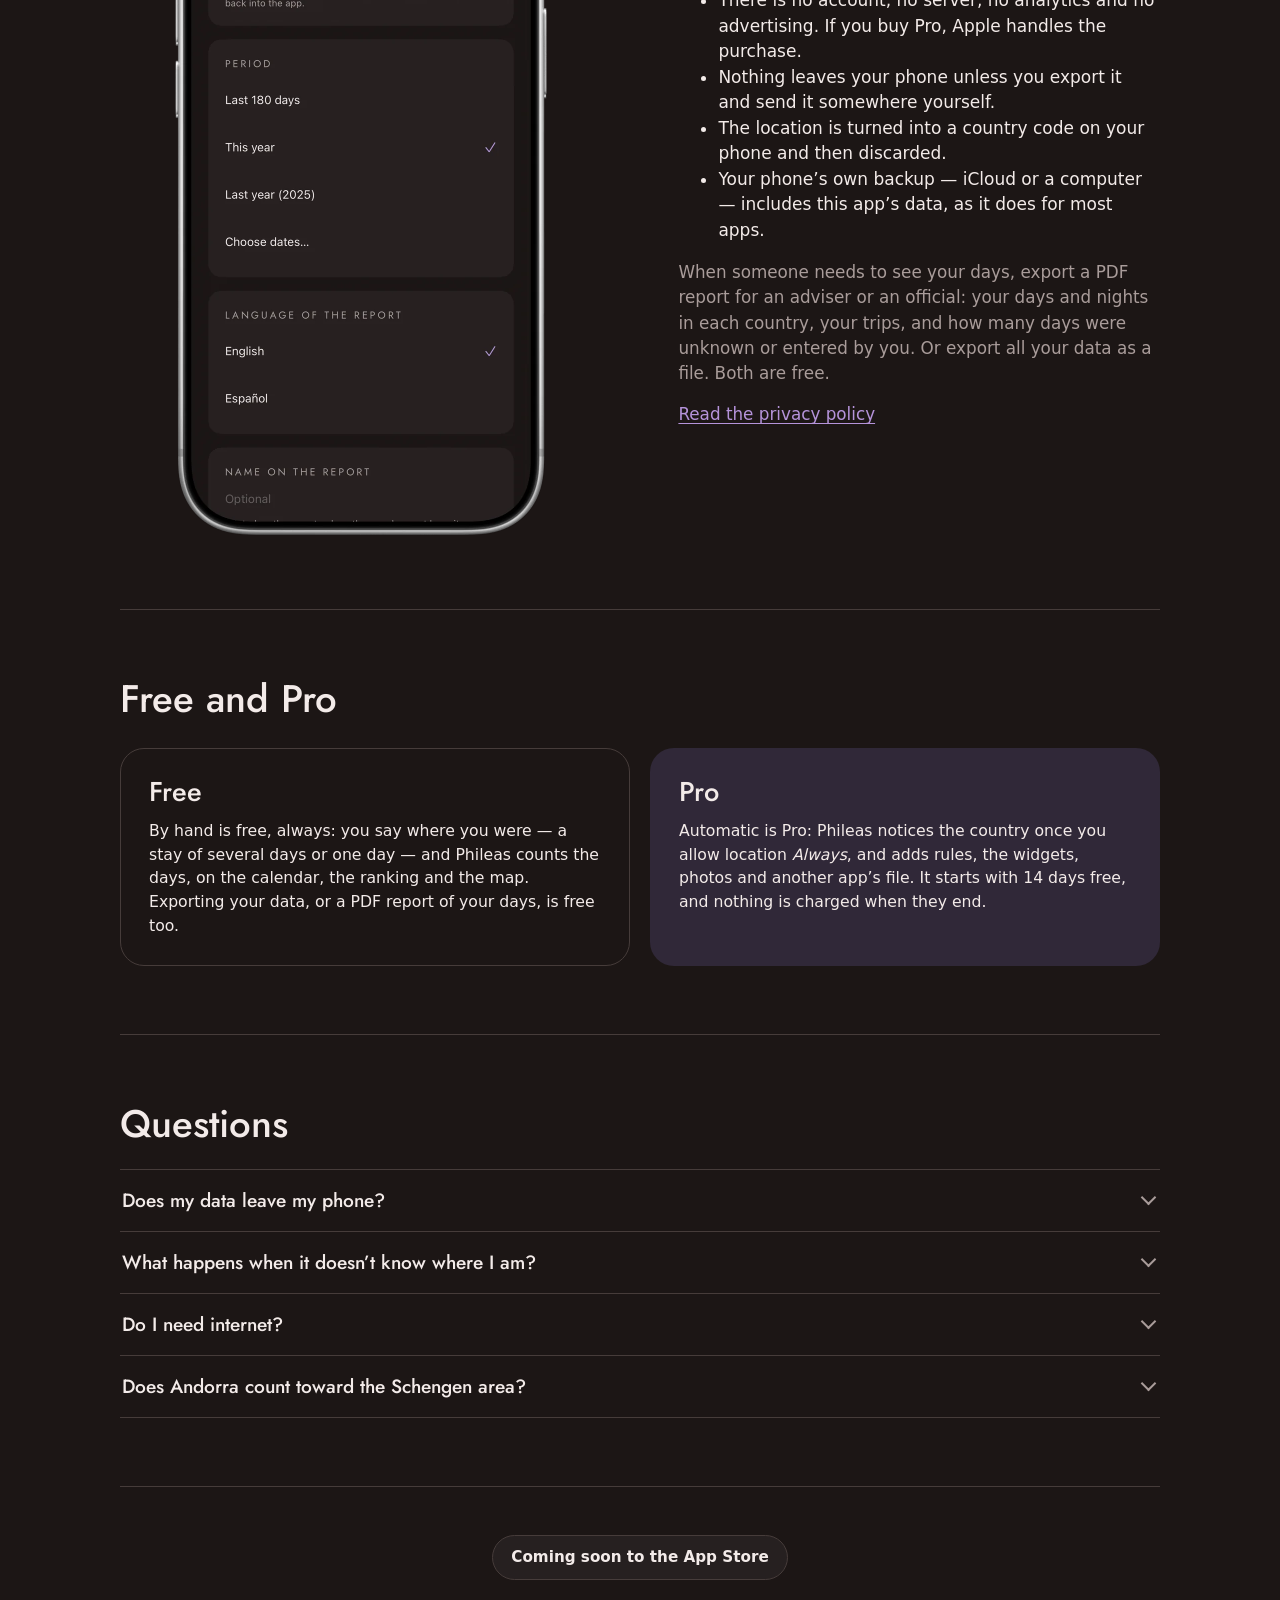
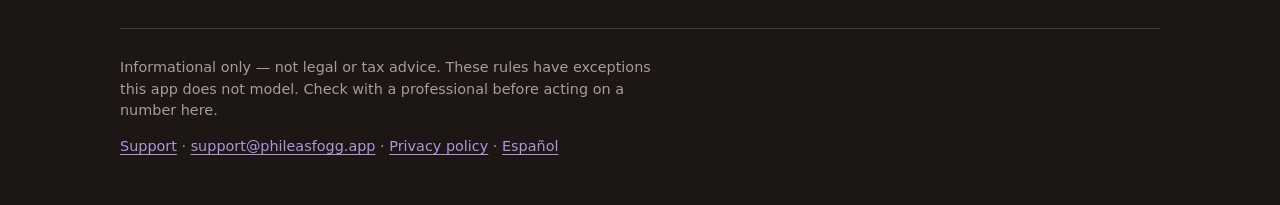
==== commit 5bbce987: "The policy and the landing name All my photos: picking needs no access; the whole library read on yo" ====
--- a/index.html
+++ b/index.html
@@ -97,7 +97,7 @@
 <section class="row" id="past">
 <div class="words"><h2>Fill in the past</h2>
 <p>Your days before Phileas, three ways.</p>
-<div class="items"><article class="item"><h3>From your photos <span class="tag">Pro</span></h3><p>Pick photos from a trip, and the date and place of each one become a day. The app does not ask for access to your photo library and sees only the photos you pick. It does not copy, store or upload the photos, and it does not keep their locations.</p></article><article class="item"><h3>From another app <span class="tag">Pro</span></h3><p>Import the file in which another app kept where you were. Your corrections and stays are never written over.</p></article><article class="item"><h3>Stays you enter <span class="tag free">Free</span></h3><p>Choose the country and drag across the dates of your stay on the calendar, and those days count. <em>Your stays</em> lists them, to change or remove, with <em>Undo</em>.</p></article></div></div>
+<div class="items"><article class="item"><h3>From your photos <span class="tag">Pro</span></h3><p>Pick photos from a trip, or let Phileas read your whole library once you allow it, and the date and place of each one become a day. The app only reads your photos: it never adds, changes or deletes one. It does not copy, store or upload the photos, and it does not keep their locations.</p></article><article class="item"><h3>From another app <span class="tag">Pro</span></h3><p>Import the file in which another app kept where you were. Your corrections and stays are never written over.</p></article><article class="item"><h3>Stays you enter <span class="tag free">Free</span></h3><p>Choose the country and drag across the dates of your stay on the calendar, and those days count. <em>Your stays</em> lists them, to change or remove, with <em>Undo</em>.</p></article></div></div>
 <figure class="pic"><div class="pair"><div class="phone"><img class="shot v-d" src="/pictures/en/photos-dark.webp" alt="Adding days from photos, picked in the system’s photo picker." width="760" height="1554" decoding="async" loading="lazy"><img class="shot v-l" src="/pictures/en/photos-light.webp" alt="Adding days from photos, picked in the system’s photo picker." width="760" height="1554" decoding="async" loading="lazy"></div><div class="phone"><img class="shot v-d" src="/pictures/en/stays-dark.webp" alt="A new stay: its country, and its dates painted on the calendar." width="760" height="1554" decoding="async" loading="lazy"><img class="shot v-l" src="/pictures/en/stays-light.webp" alt="A new stay: its country, and its dates painted on the calendar." width="760" height="1554" decoding="async" loading="lazy"></div></div></figure>
 </section>
 <section class="row flip" id="privacy">
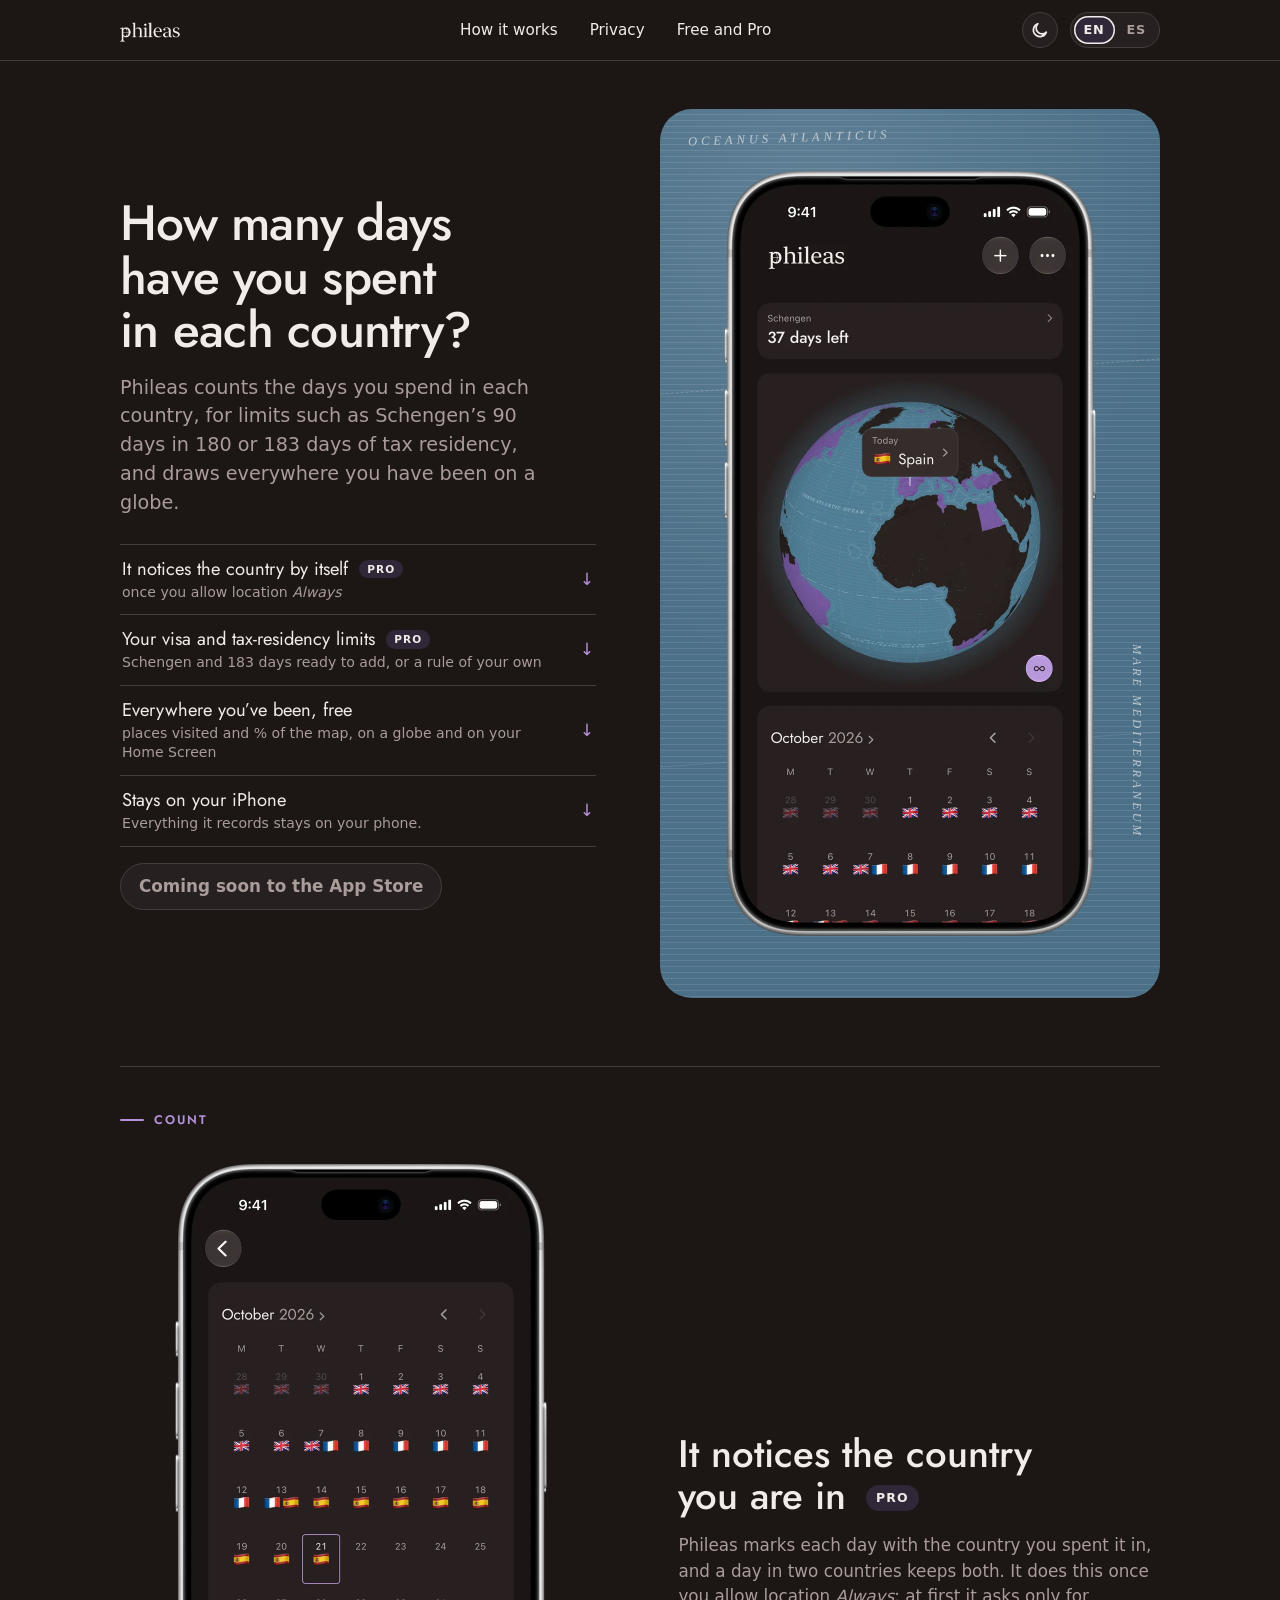
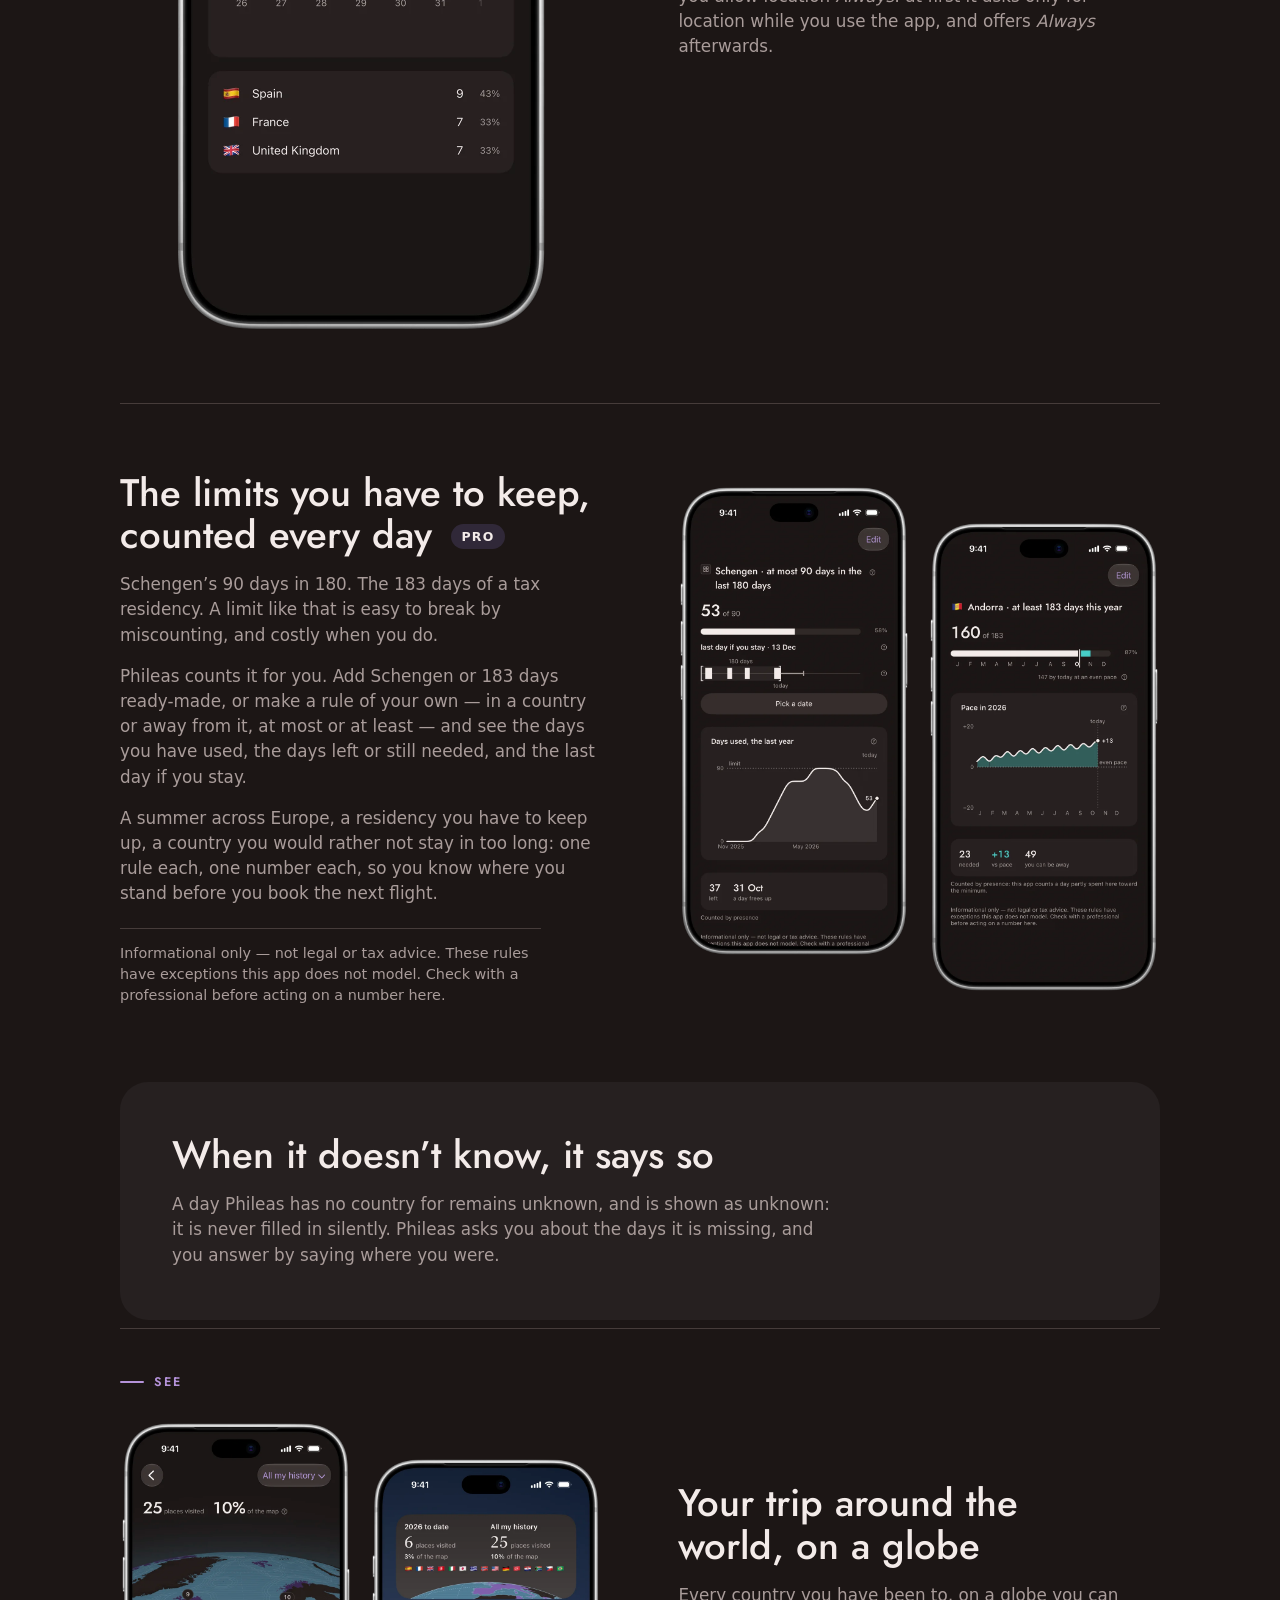
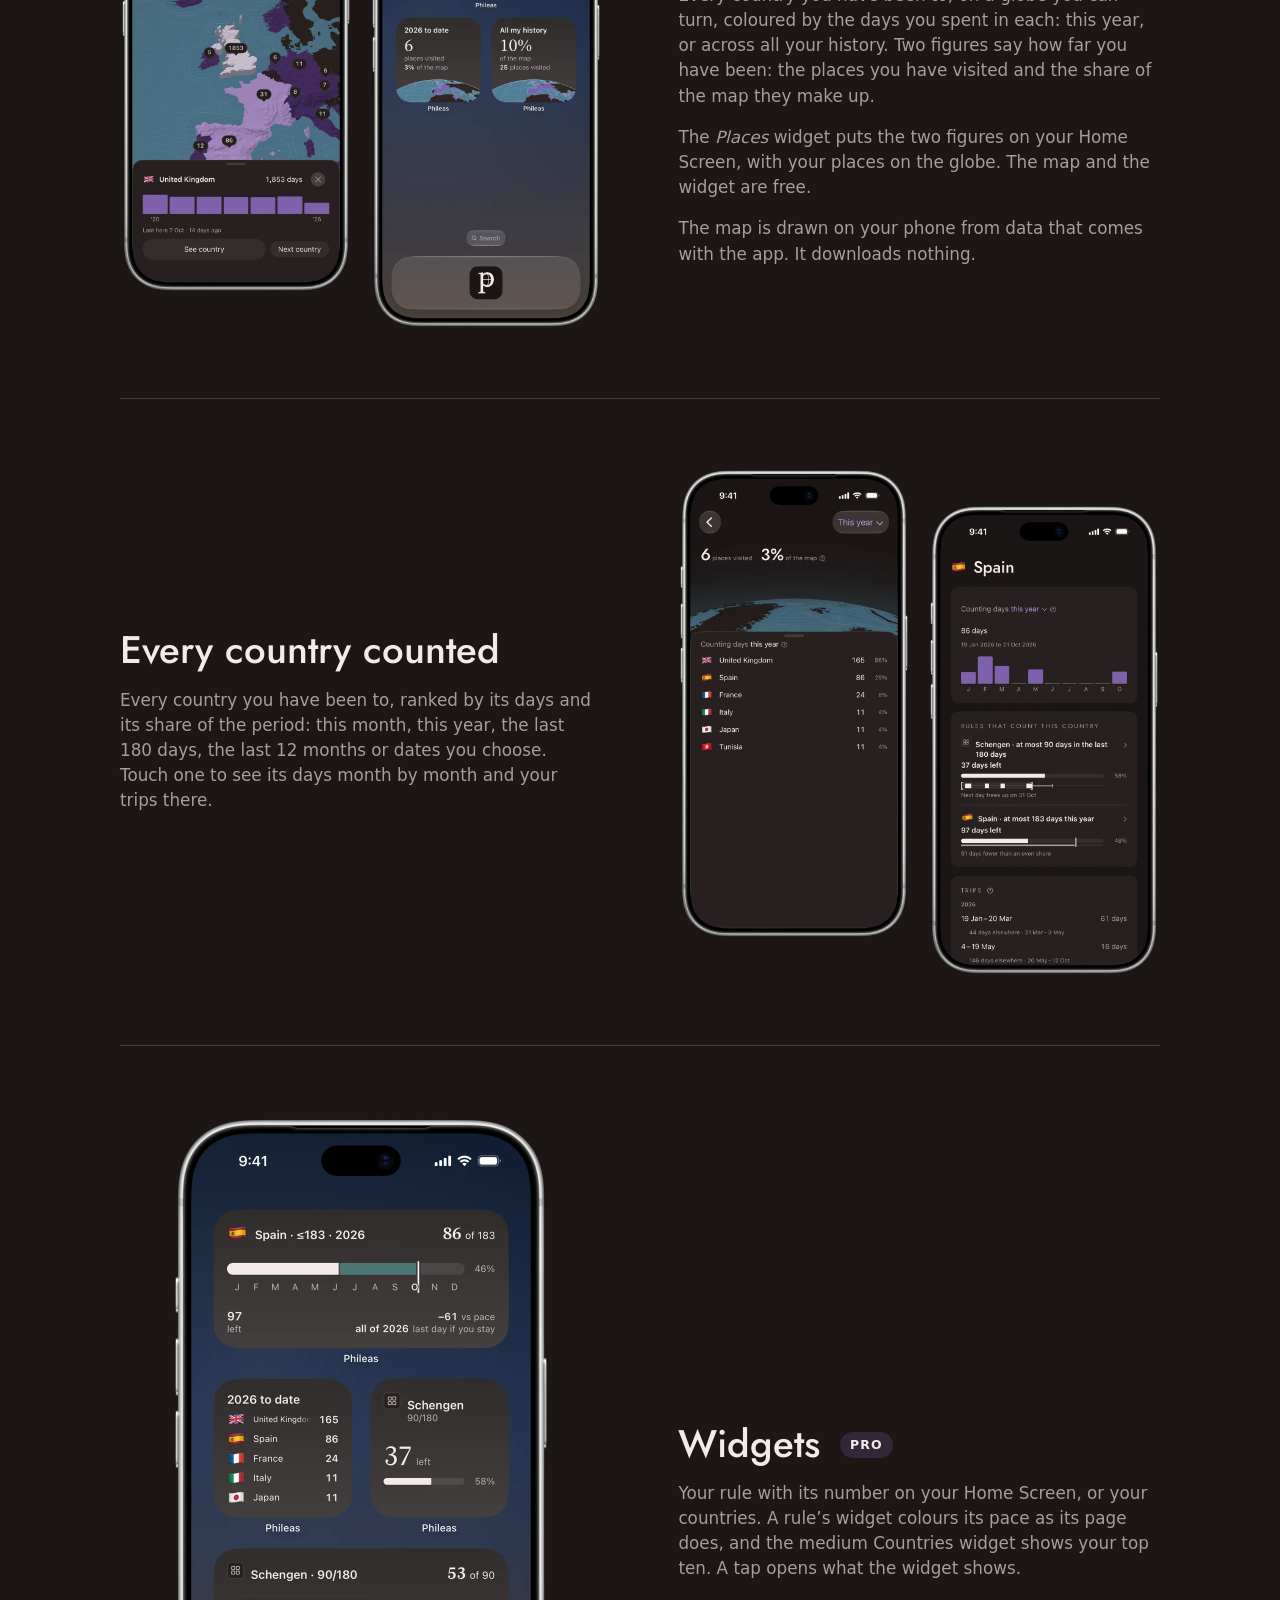
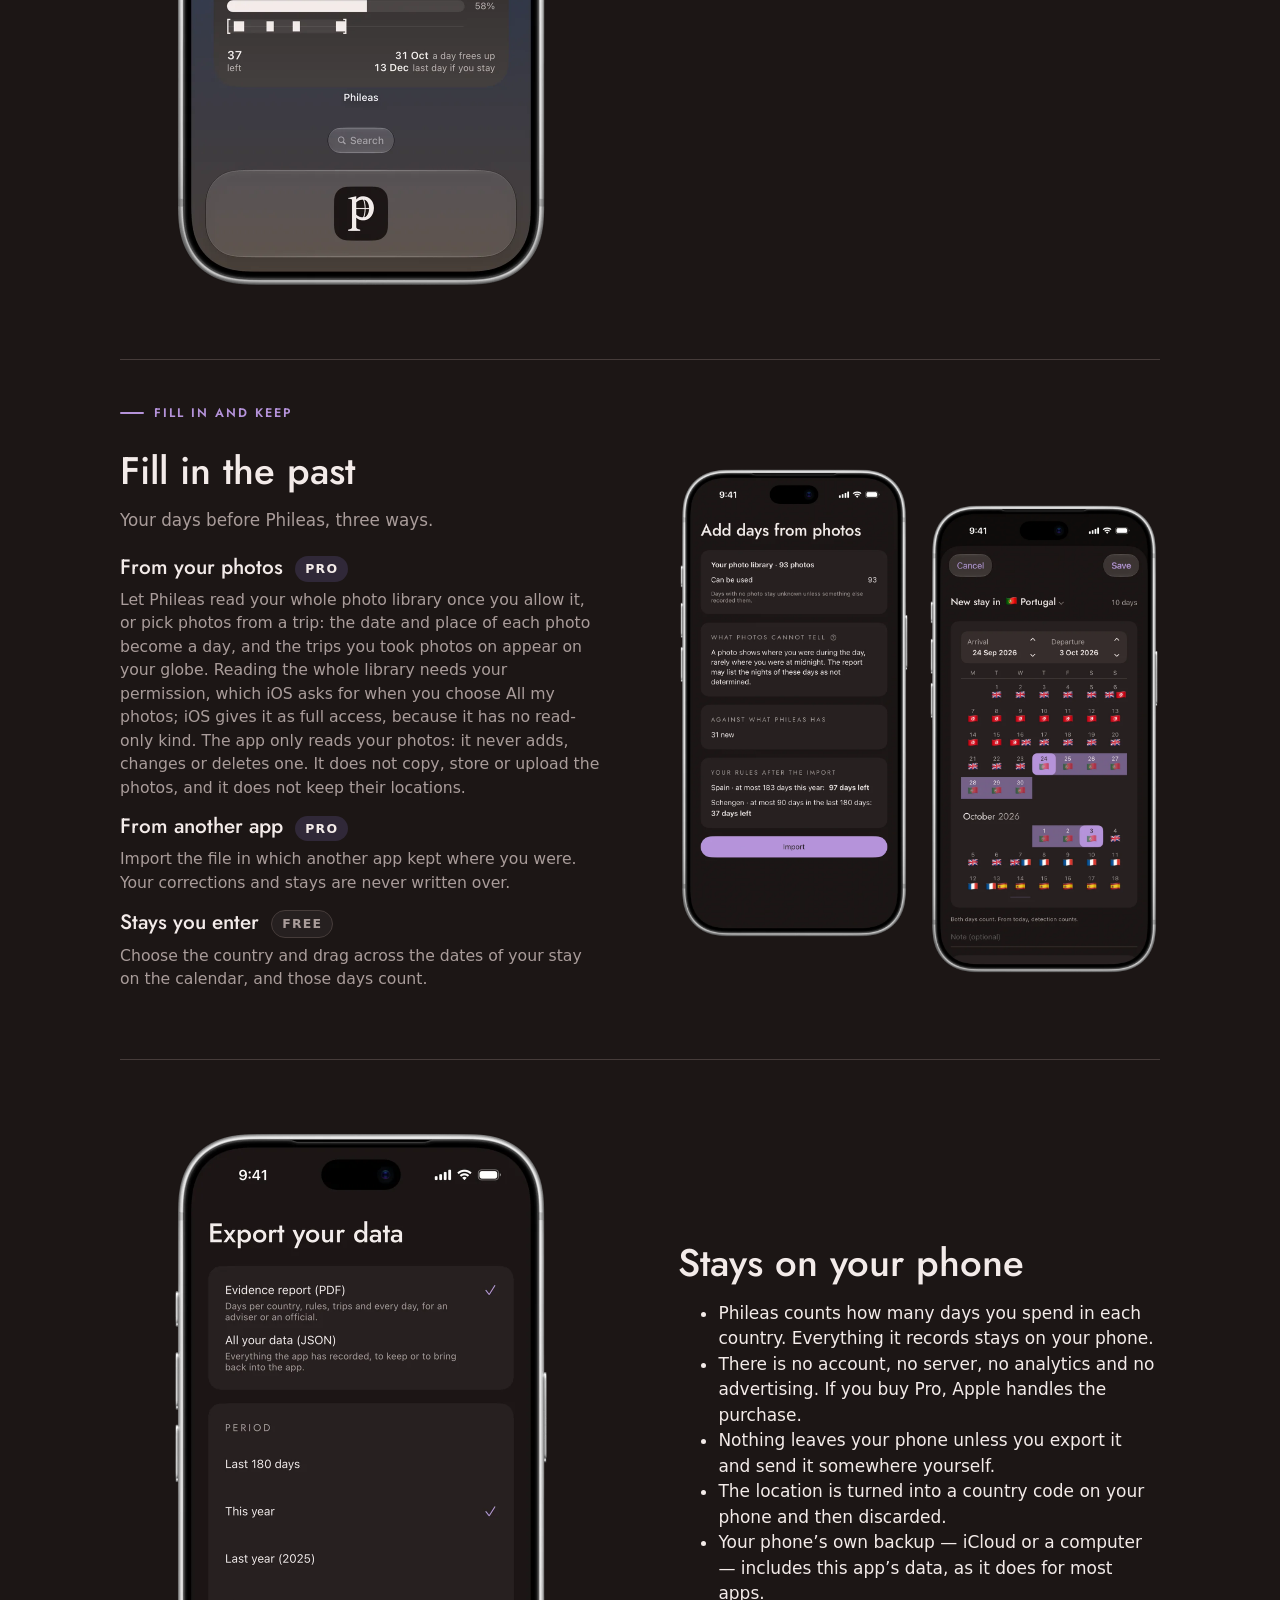
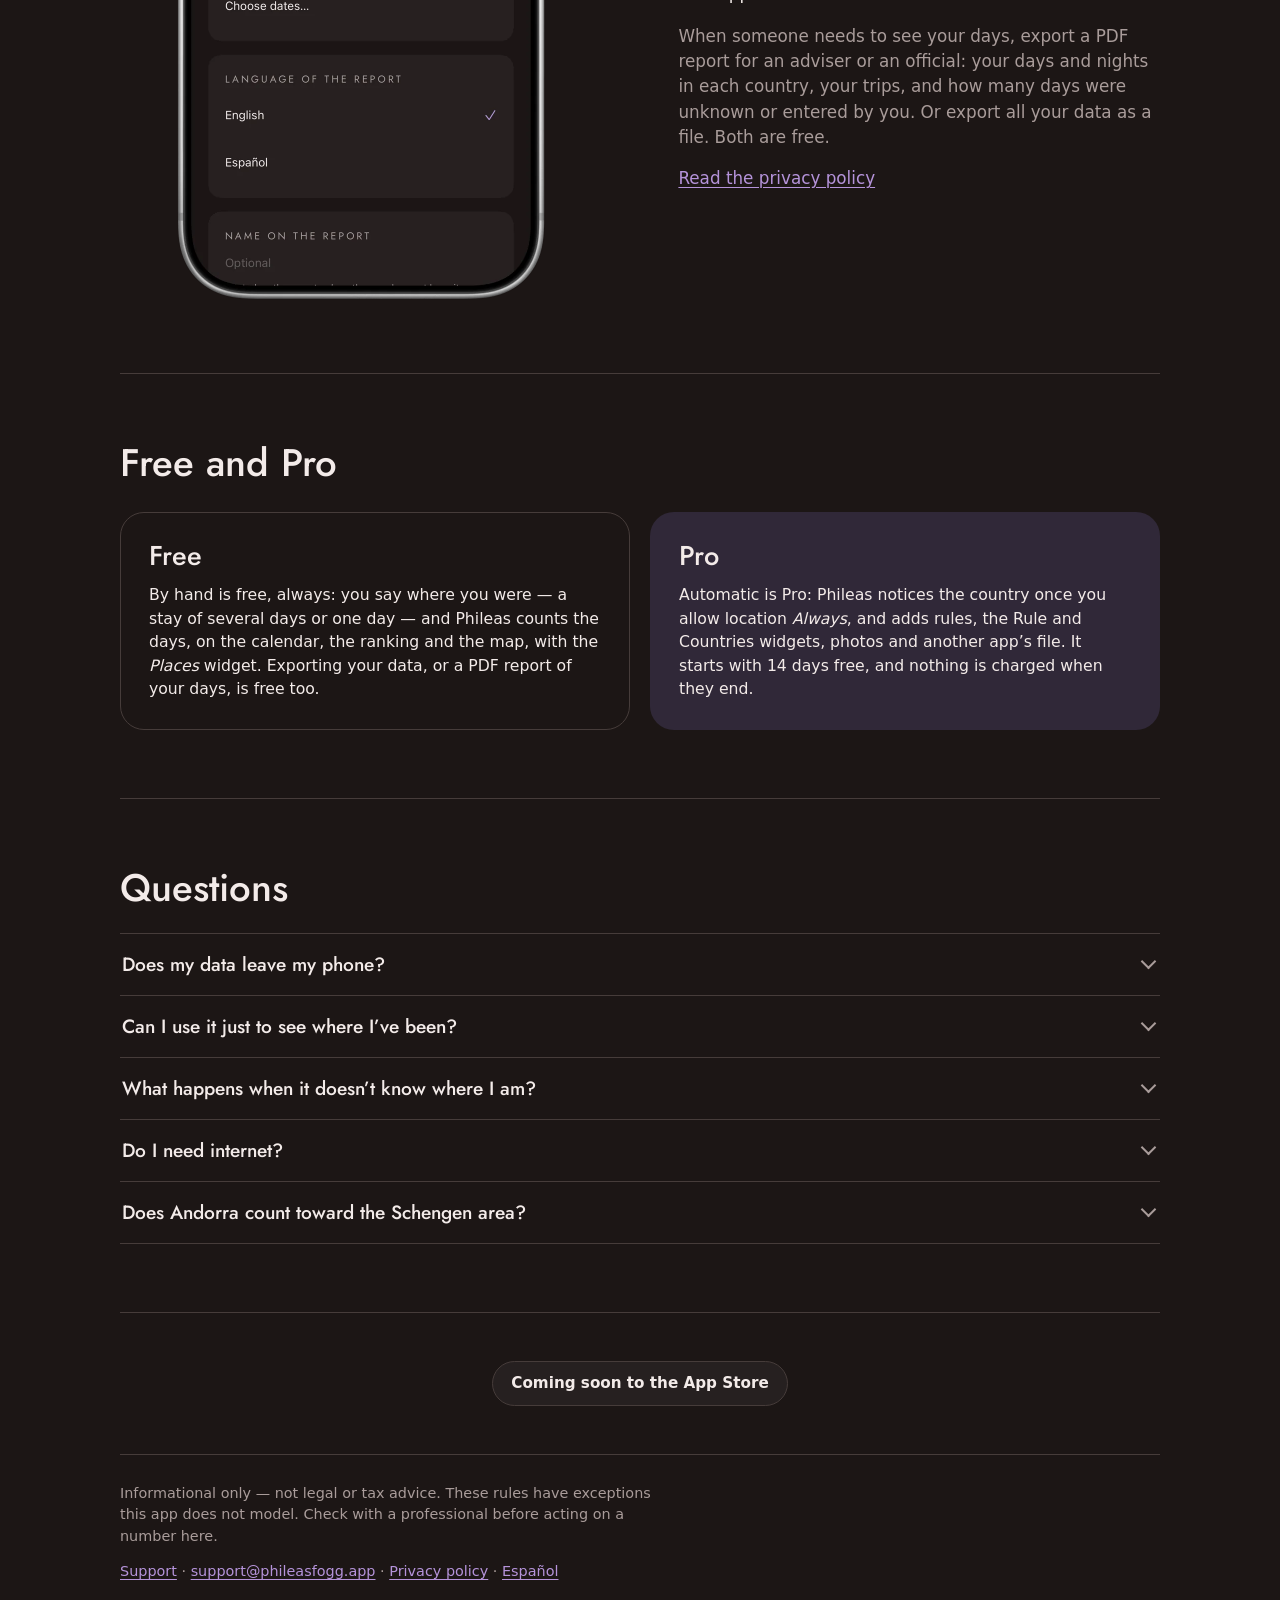
==== commit d96bf215: "The landing of 2026-10-21: one criterion for the site and the store — the globe's section Your trip " ====
--- a/index.html
+++ b/index.html
@@ -3,8 +3,8 @@
 <head>
 <meta charset="utf-8">
 <meta name="viewport" content="width=device-width, initial-scale=1">
-<title>Phileas — count days per country: Schengen 90/180, 183 days</title>
-<meta name="description" content="Phileas counts the days you spend in each country, so you can keep to limits such as Schengen’s 90 days in 180 or 183 days of tax residency.">
+<title>Phileas — days per country: Schengen, 183 days and your travel map</title>
+<meta name="description" content="Phileas counts the days you spend in each country, for limits such as Schengen’s 90/180 or 183 days of tax residency, and draws where you have been.">
 <meta name="color-scheme" content="dark">
 <script>(function(){var K="phileas-theme",r=document.documentElement,w=1;function stored(){try{return localStorage.getItem(K)==="light"}catch(x){return null}}function show(l){if(l)r.setAttribute("data-theme","light");else r.removeAttribute("data-theme");var c=document.getElementById("theme-light");if(c)c.checked=l}function sync(){var l=stored();if(w&&l!==null)show(l)}sync();document.addEventListener("DOMContentLoaded",sync);window.addEventListener("pageshow",function(e){if(e.persisted)sync()});document.addEventListener("change",function(e){var c=e.target;if(c.id!=="theme-light")return;show(c.checked);try{if(c.checked)localStorage.setItem(K,"light");else localStorage.removeItem(K)}catch(x){w=0}})})();</script>
 <link rel="canonical" href="https://phileasfogg.app/">
@@ -13,19 +13,19 @@
 <link rel="alternate" hreflang="x-default" href="https://phileasfogg.app/">
 <meta property="og:type" content="website">
 <meta property="og:site_name" content="Phileas">
-<meta property="og:title" content="Phileas — count days per country: Schengen 90/180, 183 days">
-<meta property="og:description" content="Phileas counts the days you spend in each country, so you can keep to limits such as Schengen’s 90 days in 180 or 183 days of tax residency.">
+<meta property="og:title" content="Phileas — days per country: Schengen, 183 days and your travel map">
+<meta property="og:description" content="Phileas counts the days you spend in each country, for limits such as Schengen’s 90/180 or 183 days of tax residency, and draws where you have been.">
 <meta property="og:url" content="https://phileasfogg.app/">
 <meta property="og:locale" content="en_US">
-<meta property="og:image" content="https://phileasfogg.app/pictures/en/share-d89b7e44.jpg">
+<meta property="og:image" content="https://phileasfogg.app/pictures/en/share-0eb703b7.jpg">
 <meta property="og:image:width" content="1200">
 <meta property="og:image:height" content="630">
-<meta property="og:image:alt" content="Phileas on two iPhones: a map of the countries visited this year, and a month with each day’s flag.">
+<meta property="og:image:alt" content="Phileas on two iPhones: a globe with every country visited, and Places widgets on a Home Screen.">
 <meta name="twitter:card" content="summary_large_image">
-<meta name="twitter:title" content="Phileas — count days per country: Schengen 90/180, 183 days">
-<meta name="twitter:description" content="Phileas counts the days you spend in each country, so you can keep to limits such as Schengen’s 90 days in 180 or 183 days of tax residency.">
-<meta name="twitter:image" content="https://phileasfogg.app/pictures/en/share-d89b7e44.jpg">
-<meta name="twitter:image:alt" content="Phileas on two iPhones: a map of the countries visited this year, and a month with each day’s flag.">
+<meta name="twitter:title" content="Phileas — days per country: Schengen, 183 days and your travel map">
+<meta name="twitter:description" content="Phileas counts the days you spend in each country, for limits such as Schengen’s 90/180 or 183 days of tax residency, and draws where you have been.">
+<meta name="twitter:image" content="https://phileasfogg.app/pictures/en/share-0eb703b7.jpg">
+<meta name="twitter:image:alt" content="Phileas on two iPhones: a globe with every country visited, and Places widgets on a Home Screen.">
 <link rel="icon" href="/favicon.svg" type="image/svg+xml">
 <link rel="stylesheet" href="/site.css">
 </head>
@@ -43,21 +43,20 @@
 <section class="hero" id="hero">
 <div class="words">
 <h1 class="question">How many days have you spent in each country?</h1>
-<p class="lead">Phileas counts the days you spend in each country, so you can keep to limits such as Schengen’s 90 days in 180 or 183 days of tax residency.</p>
-<ul class="points"><li class="point"><a href="#detect"><span class="pt">It notices the country by itself <span class="tag">Pro</span></span><span class="pt-line">once you allow location <em>Always</em></span><span class="arrow" aria-hidden="true">↓</span></a></li><li class="point"><a href="#rules"><span class="pt">Your visa and tax-residency limits <span class="tag">Pro</span></span><span class="pt-line">Schengen and 183 days ready to add, or a rule of your own</span><span class="arrow" aria-hidden="true">↓</span></a></li><li class="point"><a href="#globe"><span class="pt">Your travel map, free</span><span class="pt-line">places visited and % of the map, for the year or all your history</span><span class="arrow" aria-hidden="true">↓</span></a></li><li class="point"><a href="#privacy"><span class="pt">Stays on your iPhone</span><span class="pt-line">Everything it records stays on your phone.</span><span class="arrow" aria-hidden="true">↓</span></a></li></ul>
+<p class="lead">Phileas counts the days you spend in each country, for limits such as Schengen’s 90 days in 180 or 183 days of tax residency, and draws everywhere you have been on a globe.</p>
+<ul class="points"><li class="point"><a href="#detect"><span class="pt">It notices the country by itself <span class="tag">Pro</span></span><span class="pt-line">once you allow location <em>Always</em></span><span class="arrow" aria-hidden="true">↓</span></a></li><li class="point"><a href="#rules"><span class="pt">Your visa and tax-residency limits <span class="tag">Pro</span></span><span class="pt-line">Schengen and 183 days ready to add, or a rule of your own</span><span class="arrow" aria-hidden="true">↓</span></a></li><li class="point"><a href="#globe"><span class="pt">Everywhere you’ve been, free</span><span class="pt-line">places visited and % of the map, on a globe and on your Home Screen</span><span class="arrow" aria-hidden="true">↓</span></a></li><li class="point"><a href="#privacy"><span class="pt">Stays on your iPhone</span><span class="pt-line">Everything it records stays on your phone.</span><span class="arrow" aria-hidden="true">↓</span></a></li></ul>
 <p class="soon">Coming soon to the App Store</p>
 </div>
 <figure class="hero-pic">
 <div class="ocean"><span class="sea one" aria-hidden="true">Oceanus Atlanticus</span><span class="sea two" aria-hidden="true">Mare Mediterraneum</span>
-<div class="phone"><img class="shot v-d" src="/pictures/en/home-dark.webp" alt="Phileas on an iPhone: the Schengen rule’s number, a globe with today’s country, and the days of the month." width="760" height="1554" decoding="async"><img class="shot v-l" src="/pictures/en/home-light.webp" alt="Phileas on an iPhone: the Schengen rule’s number, a globe with today’s country, and the days of the month." width="760" height="1554" decoding="async" fetchpriority="low"></div></div>
+<div class="phone"><img class="shot v-d" src="/pictures/en/home-dark.webp" alt="Phileas on an iPhone: the Schengen rule’s number, a globe with every country visited, and the days of the month." width="760" height="1554" decoding="async"><img class="shot v-l" src="/pictures/en/home-light.webp" alt="Phileas on an iPhone: the Schengen rule’s number, a globe with every country visited, and the days of the month." width="760" height="1554" decoding="async" fetchpriority="low"></div></div>
 </figure>
 </section>
 <div class="chapter" id="count" role="group" aria-labelledby="count-label">
 <p class="eyebrow" id="count-label">Count</p>
 <section class="row flip" id="detect">
 <div class="words"><h2>It notices the country you are in <span class="tag">Pro</span></h2>
-<p>Once you allow location <em>Always</em>, Phileas works out which country you are in and marks the day with it. A day spent in two countries keeps both.</p>
-<p>At first, Phileas asks only for location while you use the app, and offers <em>Always</em> afterwards, for when you are ready to allow it.</p></div>
+<p>Phileas marks each day with the country you spent it in, and a day in two countries keeps both. It does this once you allow location <em>Always</em>: at first it asks only for location while you use the app, and offers <em>Always</em> afterwards.</p></div>
 <figure class="pic"><div class="phone"><img class="shot v-d" src="/pictures/en/month-dark.webp" alt="A month in Phileas, each day marked with the country it was spent in." width="760" height="1554" decoding="async" loading="lazy"><img class="shot v-l" src="/pictures/en/month-light.webp" alt="A month in Phileas, each day marked with the country it was spent in." width="760" height="1554" decoding="async" loading="lazy"></div></figure>
 </section>
 <section class="row" id="rules">
@@ -75,20 +74,20 @@
 <div class="chapter" id="see" role="group" aria-labelledby="see-label">
 <p class="eyebrow" id="see-label">See</p>
 <section class="row flip" id="globe">
-<div class="words"><h2>The year on a globe</h2>
-<p>How far you have been, in two figures: the places you have visited and the share of the map they make up, this year, last year or across all your history. The map is free.</p>
-<p>Your countries on a globe you can turn, coloured by the days you spent in each. Touch one to see its days, month by month. Besides a year or all your history, the map shows Home’s period or dates you choose.</p>
+<div class="words"><h2>Your trip around the world, on a globe</h2>
+<p>Every country you have been to, on a globe you can turn, coloured by the days you spent in each: this year, or across all your history. Two figures say how far you have been: the places you have visited and the share of the map they make up.</p>
+<p>The <em>Places</em> widget puts the two figures on your Home Screen, with your places on the globe. The map and the widget are free.</p>
 <p>The map is drawn on your phone from data that comes with the app. It downloads nothing.</p></div>
-<figure class="pic"><div class="pair"><div class="phone"><img class="shot v-d" src="/pictures/en/map-dark.webp" alt="The map: a globe with the countries of the year coloured by their days, the places visited, and Spain’s days month by month." width="760" height="1554" decoding="async" loading="lazy"><img class="shot v-l" src="/pictures/en/map-light.webp" alt="The map: a globe with the countries of the year coloured by their days, the places visited, and Spain’s days month by month." width="760" height="1554" decoding="async" loading="lazy"></div><div class="phone"><img class="shot v-d" src="/pictures/en/map-drawn-up-dark.webp" alt="The map drawn up: the countries of the year ranked by their days." width="760" height="1554" decoding="async" loading="lazy"><img class="shot v-l" src="/pictures/en/map-drawn-up-light.webp" alt="The map drawn up: the countries of the year ranked by their days." width="760" height="1554" decoding="async" loading="lazy"></div></div></figure>
+<figure class="pic"><div class="pair"><div class="phone"><img class="shot v-d" src="/pictures/en/map-history-dark.webp" alt="The map on All my history: a globe with every country visited, coloured by its days, and the places visited and share of the map." width="760" height="1554" decoding="async" loading="lazy"><img class="shot v-l" src="/pictures/en/map-history-light.webp" alt="The map on All my history: a globe with every country visited, coloured by its days, and the places visited and share of the map." width="760" height="1554" decoding="async" loading="lazy"></div><div class="phone"><img class="shot v-d" src="/pictures/en/places-widget-dark.webp" alt="Places widgets on an iPhone Home Screen: the places visited and share of the map, this year and in all your history, with their flags and the globe." width="760" height="1554" decoding="async" loading="lazy"><img class="shot v-l" src="/pictures/en/places-widget-light.webp" alt="Places widgets on an iPhone Home Screen: the places visited and share of the map, this year and in all your history, with their flags and the globe." width="760" height="1554" decoding="async" loading="lazy"></div></div></figure>
 </section>
 <section class="row" id="countries">
 <div class="words"><h2>Every country counted</h2>
-<p>Days and share of the period for every country you have been to, ranked: this month, this year, the last 180 days, the last 12 months or dates you choose. A country’s page shows its days month by month and your trips there.</p></div>
-<figure class="pic"><div class="phone"><img class="shot v-d" src="/pictures/en/country-dark.webp" alt="Spain’s page: its days month by month this year." width="760" height="1554" decoding="async" loading="lazy"><img class="shot v-l" src="/pictures/en/country-light.webp" alt="Spain’s page: its days month by month this year." width="760" height="1554" decoding="async" loading="lazy"></div></figure>
+<p>Every country you have been to, ranked by its days and its share of the period: this month, this year, the last 180 days, the last 12 months or dates you choose. Touch one to see its days month by month and your trips there.</p></div>
+<figure class="pic"><div class="pair"><div class="phone"><img class="shot v-d" src="/pictures/en/map-drawn-up-dark.webp" alt="The map drawn up: the countries of the year ranked by their days." width="760" height="1554" decoding="async" loading="lazy"><img class="shot v-l" src="/pictures/en/map-drawn-up-light.webp" alt="The map drawn up: the countries of the year ranked by their days." width="760" height="1554" decoding="async" loading="lazy"></div><div class="phone"><img class="shot v-d" src="/pictures/en/country-dark.webp" alt="Spain’s page: its days month by month this year." width="760" height="1554" decoding="async" loading="lazy"><img class="shot v-l" src="/pictures/en/country-light.webp" alt="Spain’s page: its days month by month this year." width="760" height="1554" decoding="async" loading="lazy"></div></div></figure>
 </section>
 <section class="row flip" id="widgets">
 <div class="words"><h2>Widgets <span class="tag">Pro</span></h2>
-<p>Two widgets for your Home Screen: a rule with its number, or your countries. A rule’s widget colours its pace as its page does, and the medium Countries widget shows your top ten in two columns. A tap opens what the widget shows.</p></div>
+<p>Your rule with its number on your Home Screen, or your countries. A rule’s widget colours its pace as its page does, and the medium Countries widget shows your top ten. A tap opens what the widget shows.</p></div>
 <figure class="pic"><div class="phone"><img class="shot v-d" src="/pictures/en/widget-dark.webp" alt="Phileas widgets on an iPhone Home Screen: Spain’s 183 days and the Schengen rule, each with its number, and the countries of the year." width="760" height="1554" decoding="async" loading="lazy"><img class="shot v-l" src="/pictures/en/widget-light.webp" alt="Phileas widgets on an iPhone Home Screen: Spain’s 183 days and the Schengen rule, each with its number, and the countries of the year." width="760" height="1554" decoding="async" loading="lazy"></div></figure>
 </section>
 </div><!-- /chapter -->
@@ -97,8 +96,8 @@
 <section class="row" id="past">
 <div class="words"><h2>Fill in the past</h2>
 <p>Your days before Phileas, three ways.</p>
-<div class="items"><article class="item"><h3>From your photos <span class="tag">Pro</span></h3><p>Pick photos from a trip, or let Phileas read your whole library once you allow it, and the date and place of each one become a day. The app only reads your photos: it never adds, changes or deletes one. It does not copy, store or upload the photos, and it does not keep their locations.</p></article><article class="item"><h3>From another app <span class="tag">Pro</span></h3><p>Import the file in which another app kept where you were. Your corrections and stays are never written over.</p></article><article class="item"><h3>Stays you enter <span class="tag free">Free</span></h3><p>Choose the country and drag across the dates of your stay on the calendar, and those days count. <em>Your stays</em> lists them, to change or remove, with <em>Undo</em>.</p></article></div></div>
-<figure class="pic"><div class="pair"><div class="phone"><img class="shot v-d" src="/pictures/en/photos-dark.webp" alt="Adding days from photos, picked in the system’s photo picker." width="760" height="1554" decoding="async" loading="lazy"><img class="shot v-l" src="/pictures/en/photos-light.webp" alt="Adding days from photos, picked in the system’s photo picker." width="760" height="1554" decoding="async" loading="lazy"></div><div class="phone"><img class="shot v-d" src="/pictures/en/stays-dark.webp" alt="A new stay: its country, and its dates painted on the calendar." width="760" height="1554" decoding="async" loading="lazy"><img class="shot v-l" src="/pictures/en/stays-light.webp" alt="A new stay: its country, and its dates painted on the calendar." width="760" height="1554" decoding="async" loading="lazy"></div></div></figure>
+<div class="items"><article class="item"><h3>From your photos <span class="tag">Pro</span></h3><p>Let Phileas read your whole photo library once you allow it, or pick photos from a trip: the date and place of each photo become a day, and the trips you took photos on appear on your globe. Reading the whole library needs your permission, which iOS asks for when you choose All my photos; iOS gives it as full access, because it has no read-only kind. The app only reads your photos: it never adds, changes or deletes one. It does not copy, store or upload the photos, and it does not keep their locations.</p></article><article class="item"><h3>From another app <span class="tag">Pro</span></h3><p>Import the file in which another app kept where you were. Your corrections and stays are never written over.</p></article><article class="item"><h3>Stays you enter <span class="tag free">Free</span></h3><p>Choose the country and drag across the dates of your stay on the calendar, and those days count.</p></article></div></div>
+<figure class="pic"><div class="pair"><div class="phone"><img class="shot v-d" src="/pictures/en/photos-preview-dark.webp" alt="Adding days from photos: the preview of what will count, before anything is written." width="760" height="1554" decoding="async" loading="lazy"><img class="shot v-l" src="/pictures/en/photos-preview-light.webp" alt="Adding days from photos: the preview of what will count, before anything is written." width="760" height="1554" decoding="async" loading="lazy"></div><div class="phone"><img class="shot v-d" src="/pictures/en/stays-dark.webp" alt="A new stay: its country, and its dates painted on the calendar." width="760" height="1554" decoding="async" loading="lazy"><img class="shot v-l" src="/pictures/en/stays-light.webp" alt="A new stay: its country, and its dates painted on the calendar." width="760" height="1554" decoding="async" loading="lazy"></div></div></figure>
 </section>
 <section class="row flip" id="privacy">
 <div class="words"><h2>Stays on your phone</h2>
@@ -110,11 +109,11 @@
 </div><!-- /chapter -->
 <section class="block" id="plans">
 <div class="section-head"><h2>Free and Pro</h2></div>
-<div class="cards"><article class="item"><h3>Free</h3><p>By hand is free, always: you say where you were — a stay of several days or one day — and Phileas counts the days, on the calendar, the ranking and the map. Exporting your data, or a PDF report of your days, is free too.</p></article><article class="item"><h3>Pro</h3><p>Automatic is Pro: Phileas notices the country once you allow location <em>Always</em>, and adds rules, the widgets, photos and another app’s file. It starts with 14 days free, and nothing is charged when they end.</p></article></div>
+<div class="cards"><article class="item"><h3>Free</h3><p>By hand is free, always: you say where you were — a stay of several days or one day — and Phileas counts the days, on the calendar, the ranking and the map, with the <em>Places</em> widget. Exporting your data, or a PDF report of your days, is free too.</p></article><article class="item"><h3>Pro</h3><p>Automatic is Pro: Phileas notices the country once you allow location <em>Always</em>, and adds rules, the Rule and Countries widgets, photos and another app’s file. It starts with 14 days free, and nothing is charged when they end.</p></article></div>
 </section>
 <section class="block faq" id="faq">
 <div class="section-head"><h2>Questions</h2></div>
-<div class="faq-list"><details class="qa"><summary><h3>Does my data leave my phone?</h3></summary><p>Nothing leaves your phone unless you export it and send it somewhere yourself. There is no account, no server, no analytics and no advertising. If you buy Pro, Apple handles the purchase. Your phone’s own backup — iCloud or a computer — includes this app’s data, as it does for most apps. The app does not send it there; your phone does, if backups are on.</p></details><details class="qa"><summary><h3>What happens when it doesn’t know where I am?</h3></summary><p>The day stays unknown, and Phileas shows it as unknown: it never fills it in silently. It asks you about the days it is missing, and you answer by saying where you were, for one day or for a stay of several.</p></details><details class="qa"><summary><h3>Do I need internet?</h3></summary><p>Phileas counts your days on your phone. The map is drawn on your phone from data that comes with the app. It downloads nothing. Buying Pro, starting the 14-day trial or restoring a purchase goes through the App Store, which needs a connection.</p></details><details class="qa"><summary><h3>Does Andorra count toward the Schengen area?</h3></summary><p>Only if you turn it on. Monaco, San Marino, Vatican City and Andorra count as their own countries, and toward the Schengen area only if you turn them on, in Settings under Territories. Phileas counts days in Åland as days in the Schengen area. Phileas counts days in Gibraltar as days in the Schengen area from 15 July 2026, as the UK government says.</p></details></div>
+<div class="faq-list"><details class="qa"><summary><h3>Does my data leave my phone?</h3></summary><p>Nothing leaves your phone unless you export it and send it somewhere yourself. There is no account, no server, no analytics and no advertising. If you buy Pro, Apple handles the purchase. Your phone’s own backup — iCloud or a computer — includes this app’s data, as it does for most apps. The app does not send it there; your phone does, if backups are on.</p></details><details class="qa"><summary><h3>Can I use it just to see where I’ve been?</h3></summary><p>Yes, and for free: say where you have been, a stay of several days or one day, and Phileas draws your countries on the globe and counts the places you have visited, with the <em>Places</em> widget on your Home Screen. Reading your photos to fill in the past, and noticing the country by itself, are Pro.</p></details><details class="qa"><summary><h3>What happens when it doesn’t know where I am?</h3></summary><p>The day stays unknown, and Phileas shows it as unknown: it never fills it in silently. It asks you about the days it is missing, and you answer by saying where you were, for one day or for a stay of several.</p></details><details class="qa"><summary><h3>Do I need internet?</h3></summary><p>Phileas counts your days on your phone. The map is drawn on your phone from data that comes with the app. It downloads nothing. Buying Pro, starting the 14-day trial or restoring a purchase goes through the App Store, which needs a connection.</p></details><details class="qa"><summary><h3>Does Andorra count toward the Schengen area?</h3></summary><p>Only if you turn it on. Monaco, San Marino, Vatican City and Andorra count as their own countries, and toward the Schengen area only if you turn them on, in Settings under Territories. Phileas counts days in Åland as days in the Schengen area. Phileas counts days in Gibraltar as days in the Schengen area from 15 July 2026, as the UK government says.</p></details></div>
 </section>
 <div class="closing"><p class="soon">Coming soon to the App Store</p></div>
 </main>
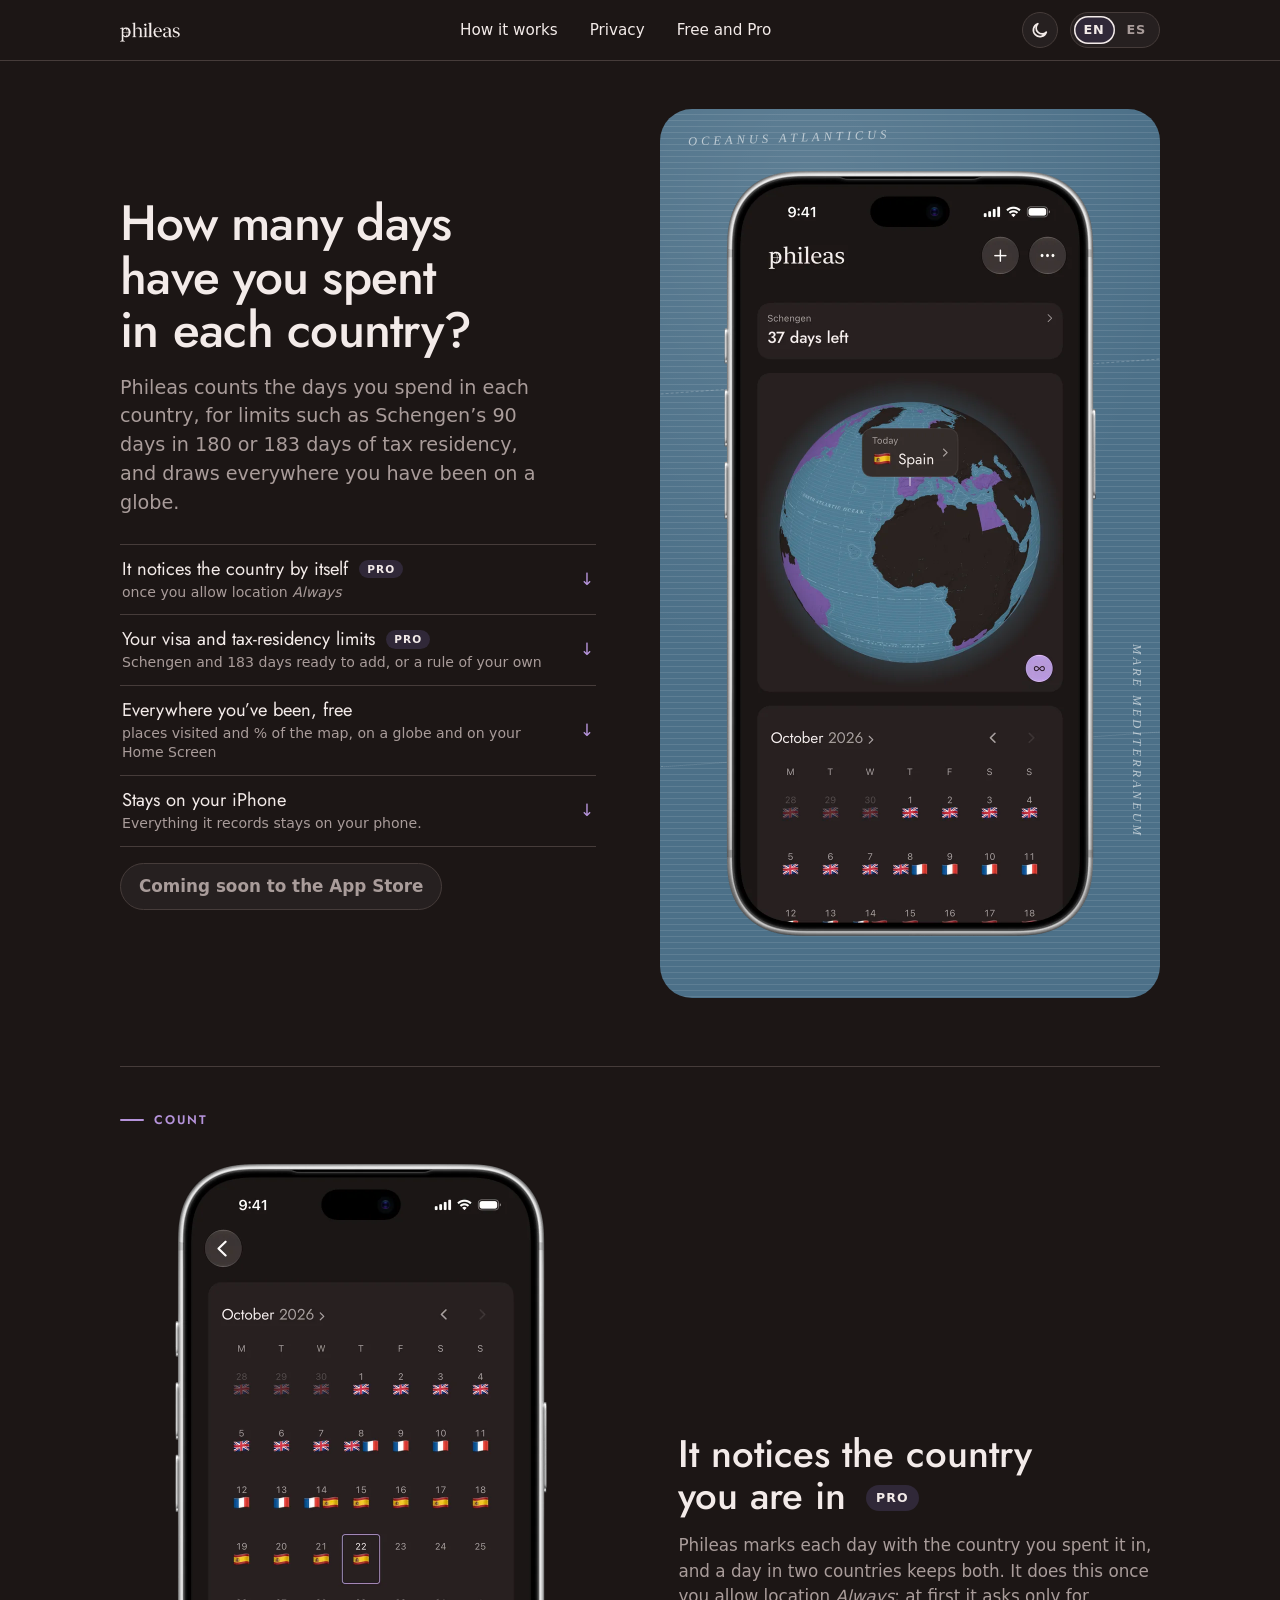
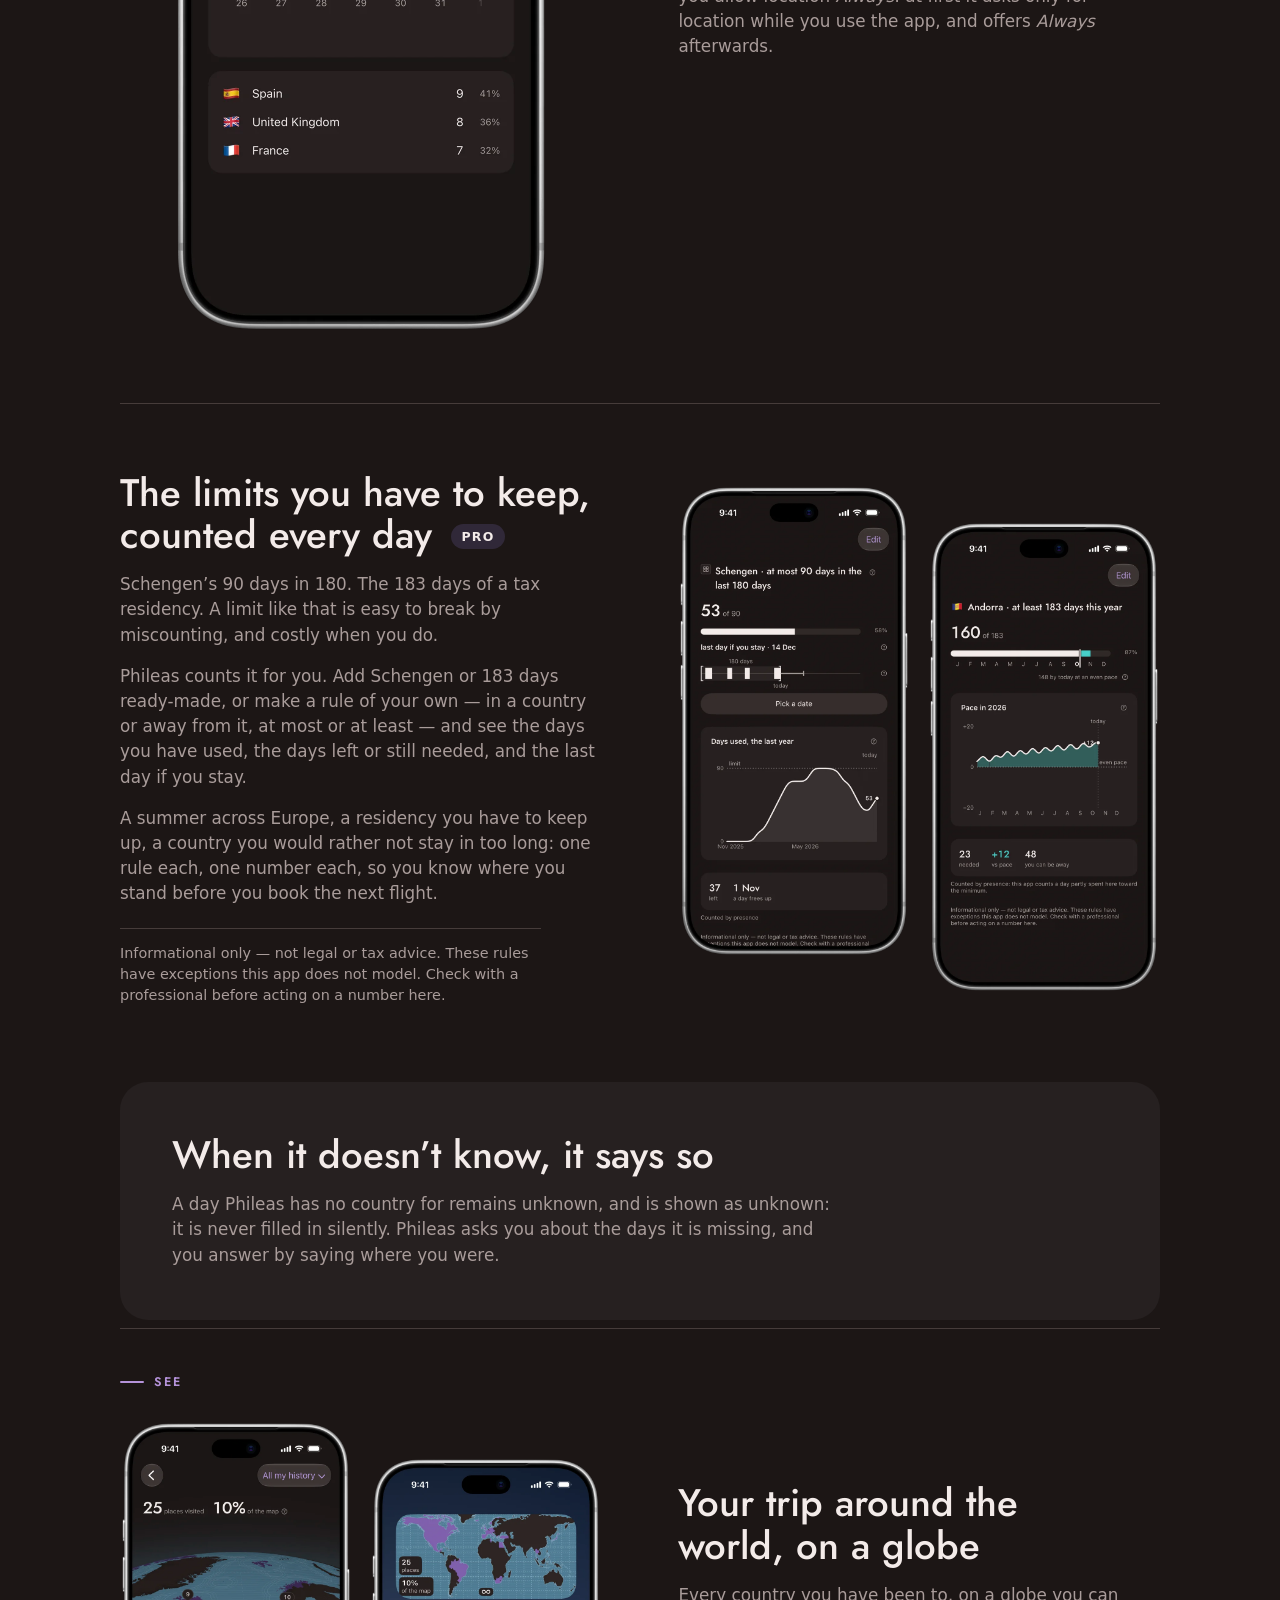
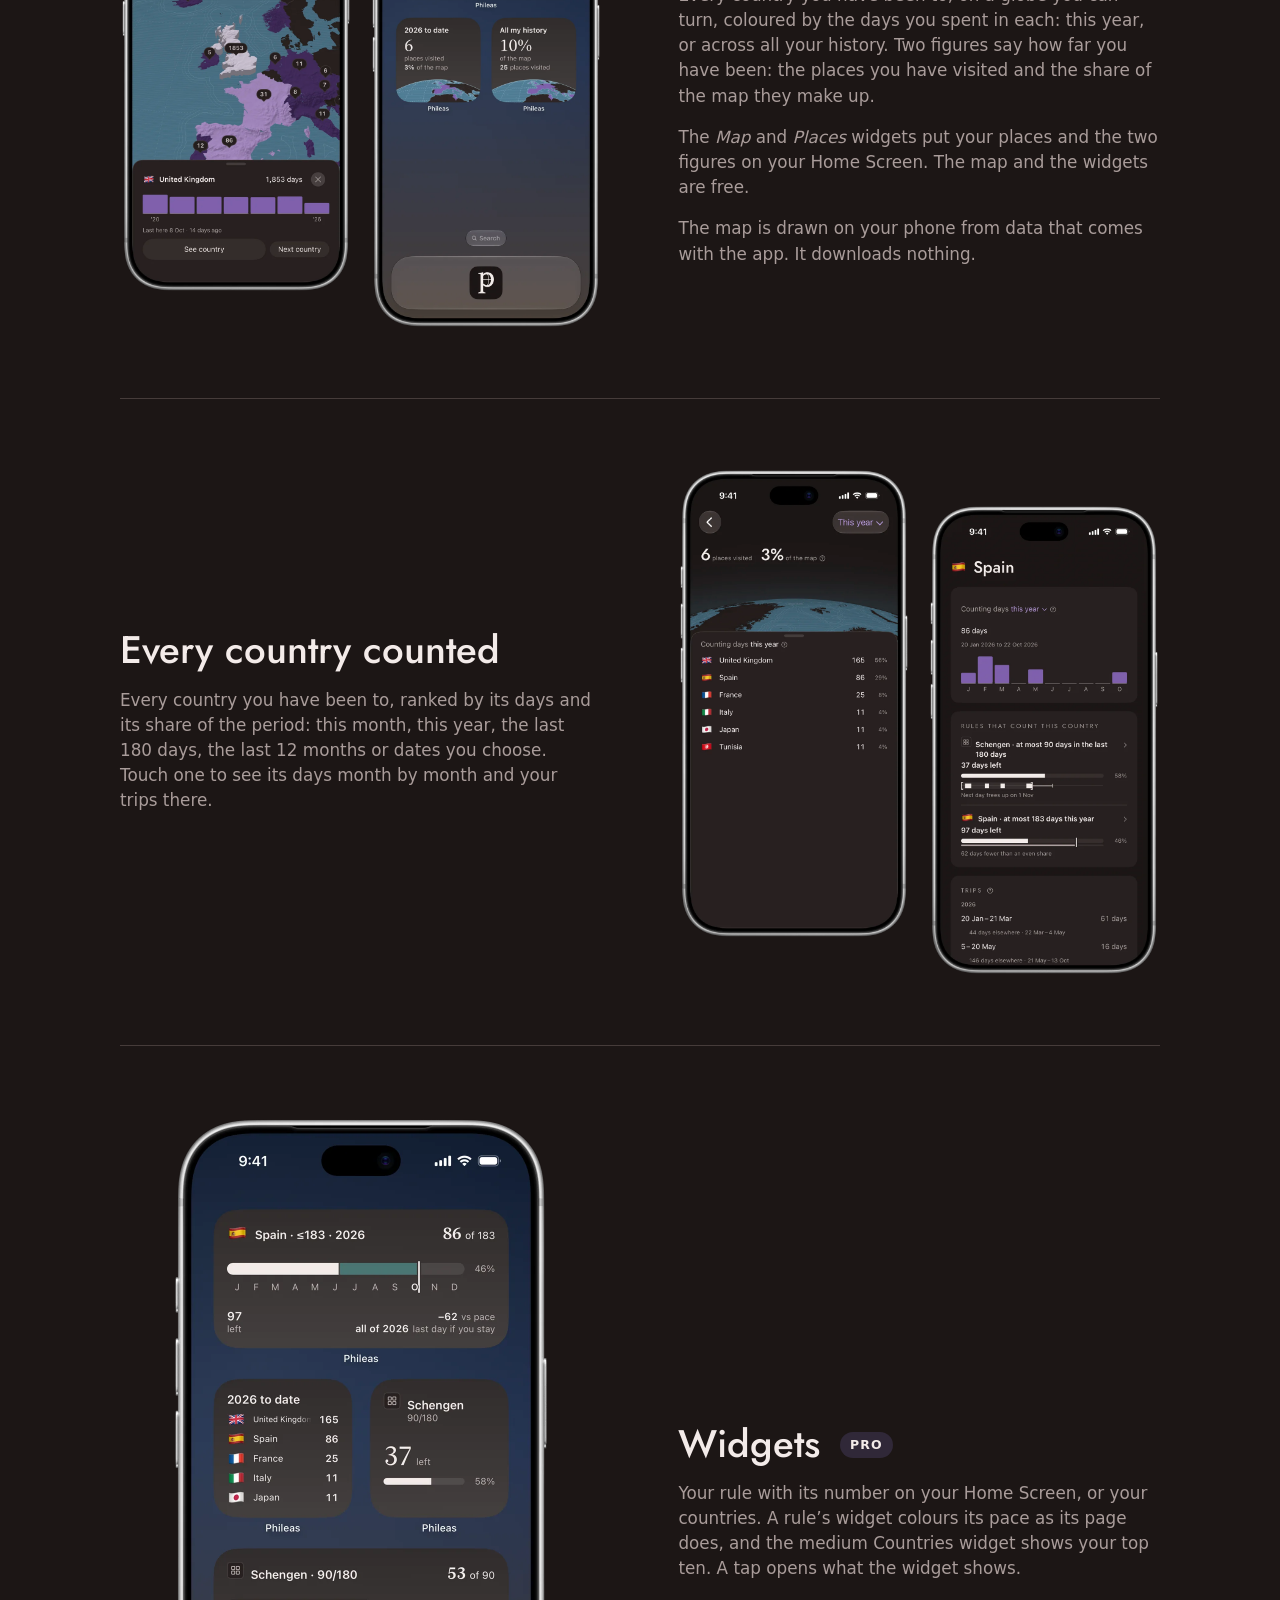
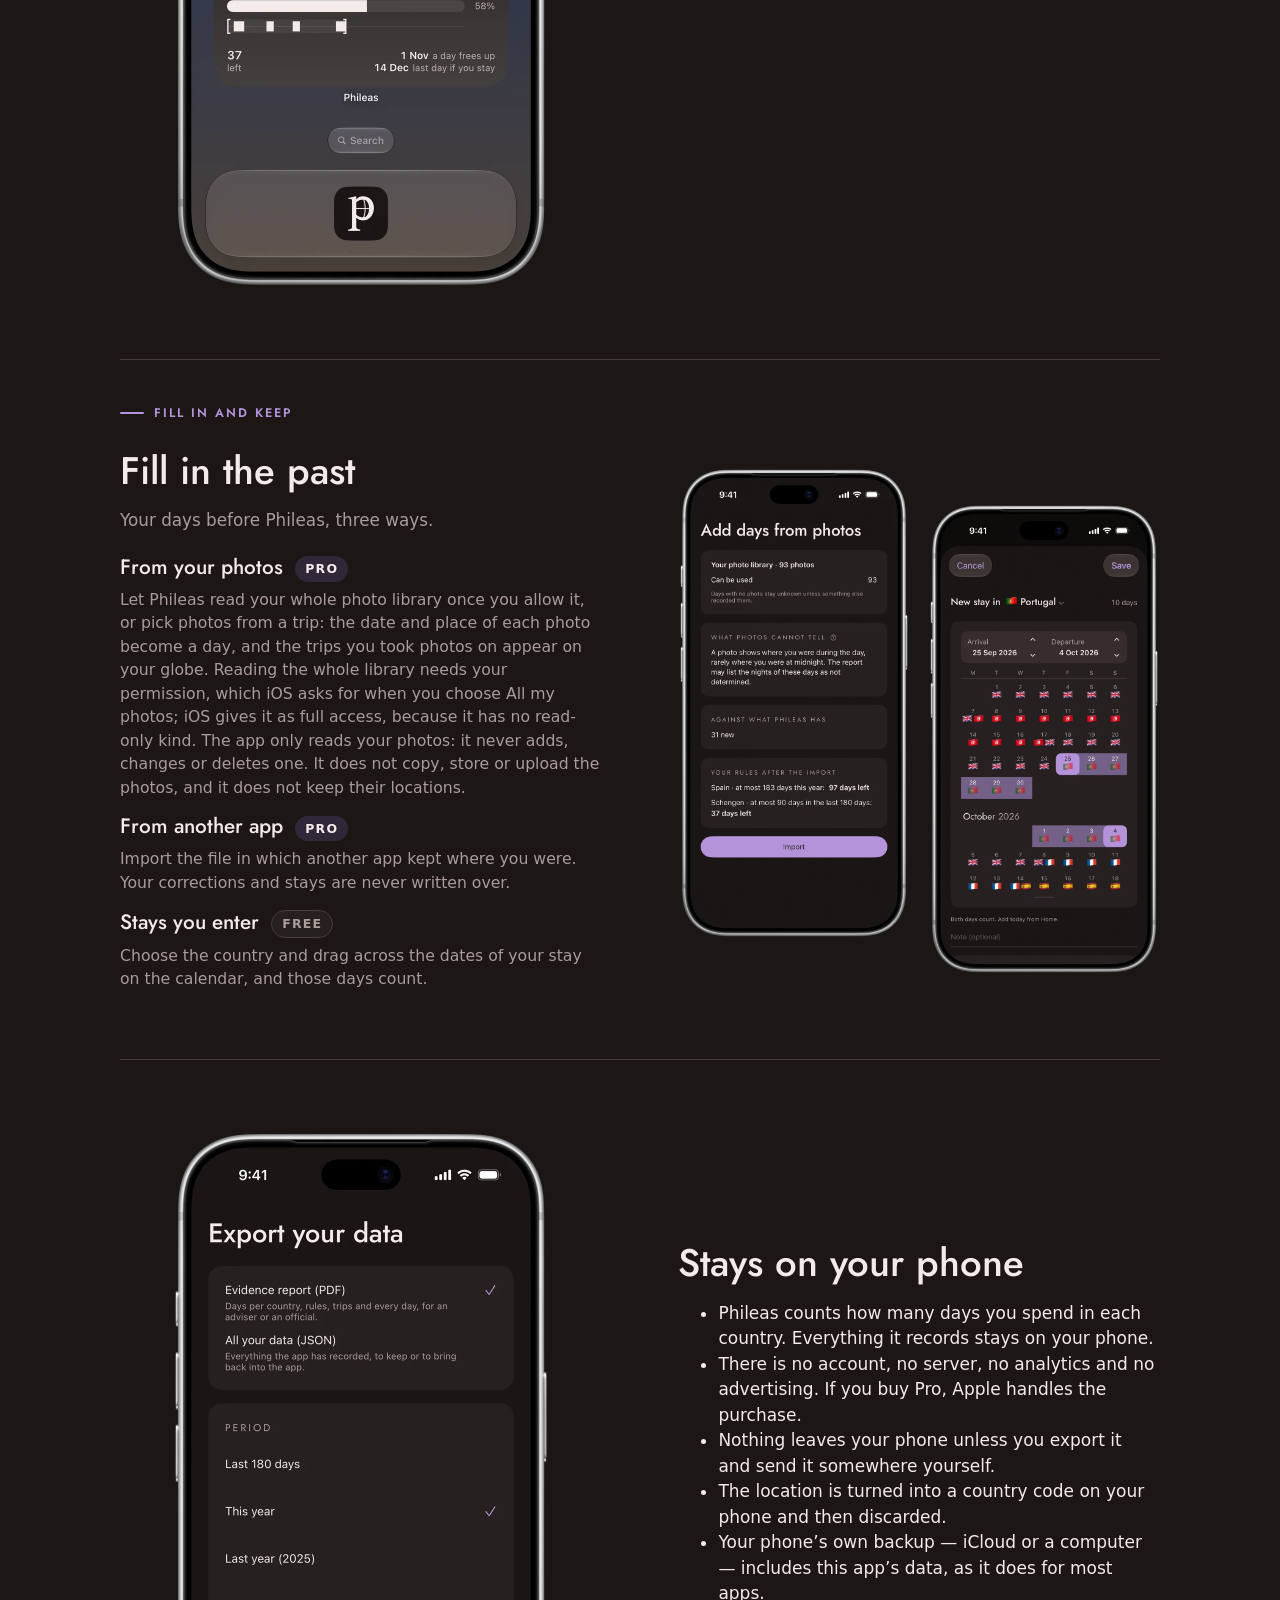
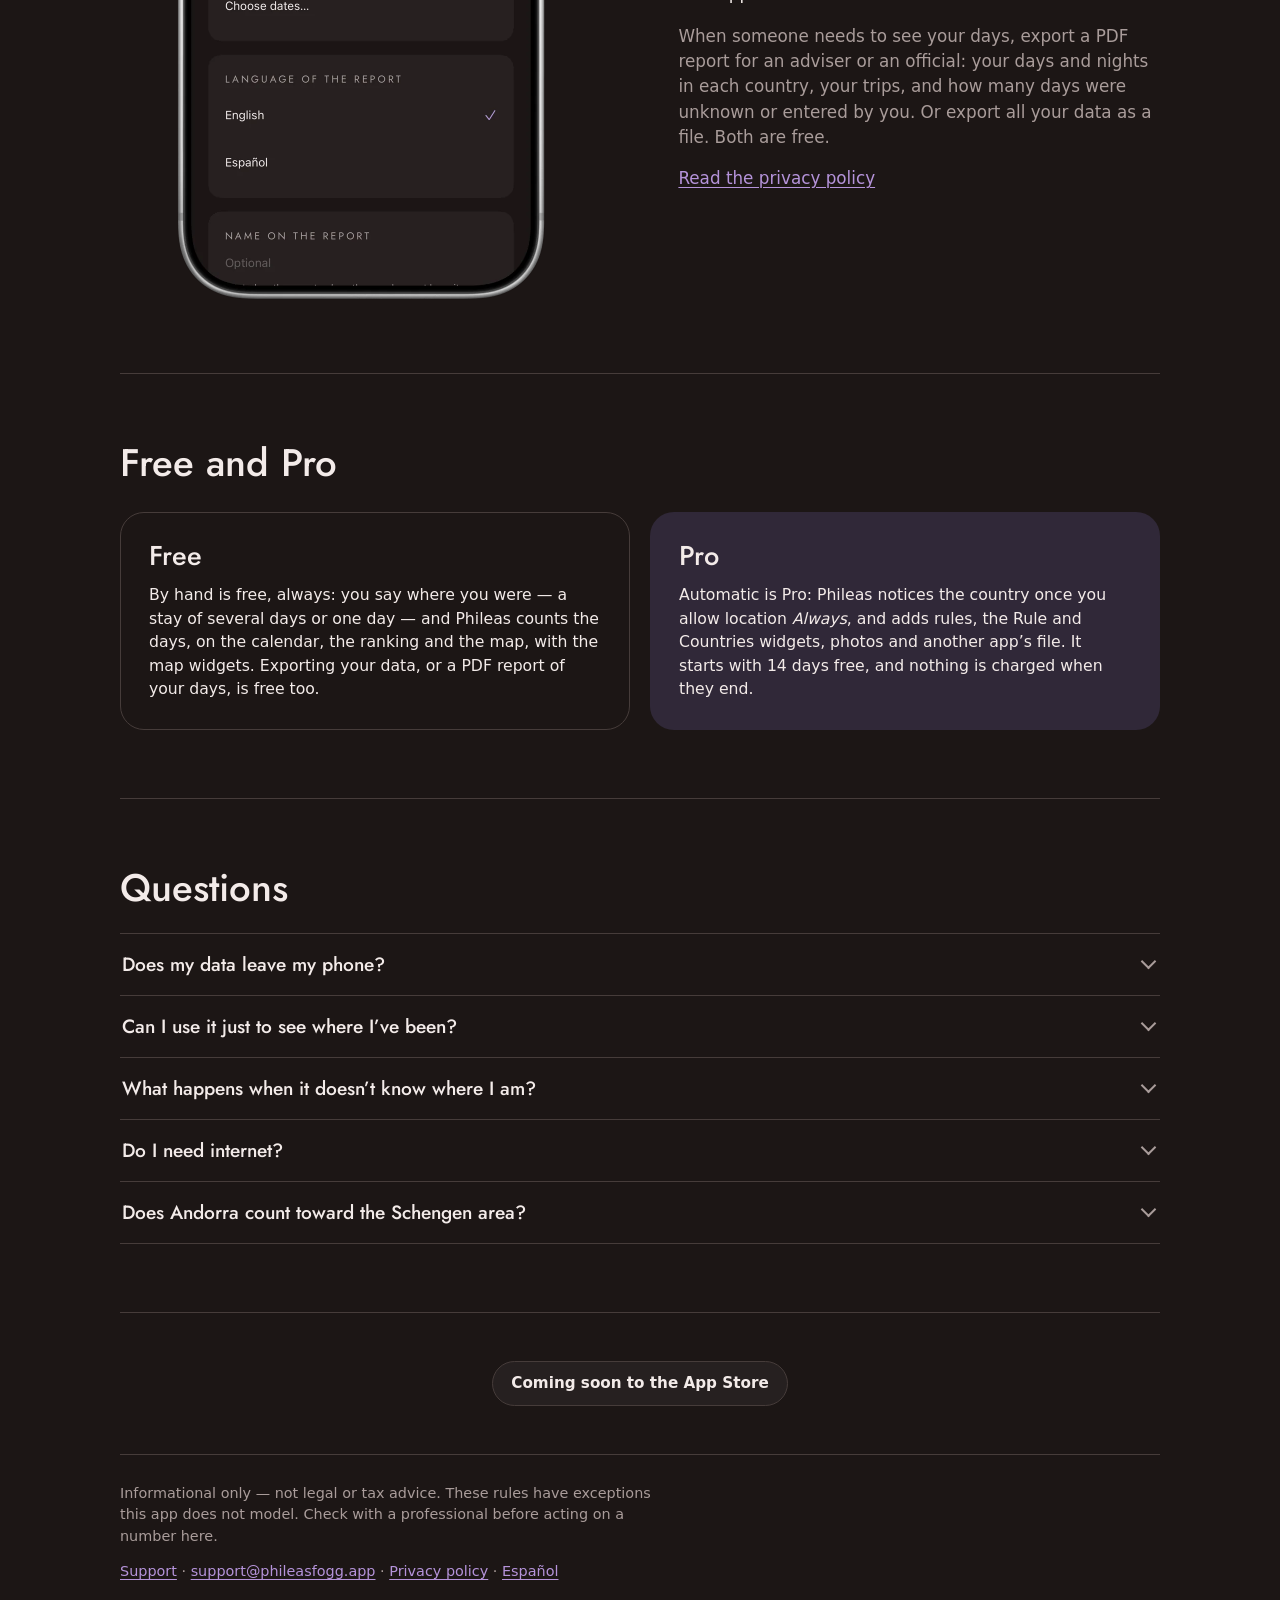
==== commit dcbd6858: "The landing after build 46: pictures redrawn on the owner's iPhone 16 Pro (iOS 27.0.1), 2026-10-22 —" ====
--- a/index.html
+++ b/index.html
@@ -17,15 +17,15 @@
 <meta property="og:description" content="Phileas counts the days you spend in each country, for limits such as Schengen’s 90/180 or 183 days of tax residency, and draws where you have been.">
 <meta property="og:url" content="https://phileasfogg.app/">
 <meta property="og:locale" content="en_US">
-<meta property="og:image" content="https://phileasfogg.app/pictures/en/share-0eb703b7.jpg">
+<meta property="og:image" content="https://phileasfogg.app/pictures/en/share-128e5b91.jpg">
 <meta property="og:image:width" content="1200">
 <meta property="og:image:height" content="630">
-<meta property="og:image:alt" content="Phileas on two iPhones: a globe with every country visited, and Places widgets on a Home Screen.">
+<meta property="og:image:alt" content="Phileas on two iPhones: a globe with every country visited, and a month of days with the countries ranked.">
 <meta name="twitter:card" content="summary_large_image">
 <meta name="twitter:title" content="Phileas — days per country: Schengen, 183 days and your travel map">
 <meta name="twitter:description" content="Phileas counts the days you spend in each country, for limits such as Schengen’s 90/180 or 183 days of tax residency, and draws where you have been.">
-<meta name="twitter:image" content="https://phileasfogg.app/pictures/en/share-0eb703b7.jpg">
-<meta name="twitter:image:alt" content="Phileas on two iPhones: a globe with every country visited, and Places widgets on a Home Screen.">
+<meta name="twitter:image" content="https://phileasfogg.app/pictures/en/share-128e5b91.jpg">
+<meta name="twitter:image:alt" content="Phileas on two iPhones: a globe with every country visited, and a month of days with the countries ranked.">
 <link rel="icon" href="/favicon.svg" type="image/svg+xml">
 <link rel="stylesheet" href="/site.css">
 </head>
@@ -76,9 +76,9 @@
 <section class="row flip" id="globe">
 <div class="words"><h2>Your trip around the world, on a globe</h2>
 <p>Every country you have been to, on a globe you can turn, coloured by the days you spent in each: this year, or across all your history. Two figures say how far you have been: the places you have visited and the share of the map they make up.</p>
-<p>The <em>Places</em> widget puts the two figures on your Home Screen, with your places on the globe. The map and the widget are free.</p>
+<p>The <em>Map</em> and <em>Places</em> widgets put your places and the two figures on your Home Screen. The map and the widgets are free.</p>
 <p>The map is drawn on your phone from data that comes with the app. It downloads nothing.</p></div>
-<figure class="pic"><div class="pair"><div class="phone"><img class="shot v-d" src="/pictures/en/map-history-dark.webp" alt="The map on All my history: a globe with every country visited, coloured by its days, and the places visited and share of the map." width="760" height="1554" decoding="async" loading="lazy"><img class="shot v-l" src="/pictures/en/map-history-light.webp" alt="The map on All my history: a globe with every country visited, coloured by its days, and the places visited and share of the map." width="760" height="1554" decoding="async" loading="lazy"></div><div class="phone"><img class="shot v-d" src="/pictures/en/places-widget-dark.webp" alt="Places widgets on an iPhone Home Screen: the places visited and share of the map, this year and in all your history, with their flags and the globe." width="760" height="1554" decoding="async" loading="lazy"><img class="shot v-l" src="/pictures/en/places-widget-light.webp" alt="Places widgets on an iPhone Home Screen: the places visited and share of the map, this year and in all your history, with their flags and the globe." width="760" height="1554" decoding="async" loading="lazy"></div></div></figure>
+<figure class="pic"><div class="pair"><div class="phone"><img class="shot v-d" src="/pictures/en/map-history-dark.webp" alt="The map on All my history: a globe with every country visited, coloured by its days, and the places visited and share of the map." width="760" height="1554" decoding="async" loading="lazy"><img class="shot v-l" src="/pictures/en/map-history-light.webp" alt="The map on All my history: a globe with every country visited, coloured by its days, and the places visited and share of the map." width="760" height="1554" decoding="async" loading="lazy"></div><div class="phone"><img class="shot v-d" src="/pictures/en/places-widget-dark.webp" alt="The Map widget and two Places widgets on an iPhone Home Screen: your places on a flat map, and the places visited and share of the map, this year and in all your history." width="760" height="1554" decoding="async" loading="lazy"><img class="shot v-l" src="/pictures/en/places-widget-light.webp" alt="The Map widget and two Places widgets on an iPhone Home Screen: your places on a flat map, and the places visited and share of the map, this year and in all your history." width="760" height="1554" decoding="async" loading="lazy"></div></div></figure>
 </section>
 <section class="row" id="countries">
 <div class="words"><h2>Every country counted</h2>
@@ -109,11 +109,11 @@
 </div><!-- /chapter -->
 <section class="block" id="plans">
 <div class="section-head"><h2>Free and Pro</h2></div>
-<div class="cards"><article class="item"><h3>Free</h3><p>By hand is free, always: you say where you were — a stay of several days or one day — and Phileas counts the days, on the calendar, the ranking and the map, with the <em>Places</em> widget. Exporting your data, or a PDF report of your days, is free too.</p></article><article class="item"><h3>Pro</h3><p>Automatic is Pro: Phileas notices the country once you allow location <em>Always</em>, and adds rules, the Rule and Countries widgets, photos and another app’s file. It starts with 14 days free, and nothing is charged when they end.</p></article></div>
+<div class="cards"><article class="item"><h3>Free</h3><p>By hand is free, always: you say where you were — a stay of several days or one day — and Phileas counts the days, on the calendar, the ranking and the map, with the map widgets. Exporting your data, or a PDF report of your days, is free too.</p></article><article class="item"><h3>Pro</h3><p>Automatic is Pro: Phileas notices the country once you allow location <em>Always</em>, and adds rules, the Rule and Countries widgets, photos and another app’s file. It starts with 14 days free, and nothing is charged when they end.</p></article></div>
 </section>
 <section class="block faq" id="faq">
 <div class="section-head"><h2>Questions</h2></div>
-<div class="faq-list"><details class="qa"><summary><h3>Does my data leave my phone?</h3></summary><p>Nothing leaves your phone unless you export it and send it somewhere yourself. There is no account, no server, no analytics and no advertising. If you buy Pro, Apple handles the purchase. Your phone’s own backup — iCloud or a computer — includes this app’s data, as it does for most apps. The app does not send it there; your phone does, if backups are on.</p></details><details class="qa"><summary><h3>Can I use it just to see where I’ve been?</h3></summary><p>Yes, and for free: say where you have been, a stay of several days or one day, and Phileas draws your countries on the globe and counts the places you have visited, with the <em>Places</em> widget on your Home Screen. Reading your photos to fill in the past, and noticing the country by itself, are Pro.</p></details><details class="qa"><summary><h3>What happens when it doesn’t know where I am?</h3></summary><p>The day stays unknown, and Phileas shows it as unknown: it never fills it in silently. It asks you about the days it is missing, and you answer by saying where you were, for one day or for a stay of several.</p></details><details class="qa"><summary><h3>Do I need internet?</h3></summary><p>Phileas counts your days on your phone. The map is drawn on your phone from data that comes with the app. It downloads nothing. Buying Pro, starting the 14-day trial or restoring a purchase goes through the App Store, which needs a connection.</p></details><details class="qa"><summary><h3>Does Andorra count toward the Schengen area?</h3></summary><p>Only if you turn it on. Monaco, San Marino, Vatican City and Andorra count as their own countries, and toward the Schengen area only if you turn them on, in Settings under Territories. Phileas counts days in Åland as days in the Schengen area. Phileas counts days in Gibraltar as days in the Schengen area from 15 July 2026, as the UK government says.</p></details></div>
+<div class="faq-list"><details class="qa"><summary><h3>Does my data leave my phone?</h3></summary><p>Nothing leaves your phone unless you export it and send it somewhere yourself. There is no account, no server, no analytics and no advertising. If you buy Pro, Apple handles the purchase. Your phone’s own backup — iCloud or a computer — includes this app’s data, as it does for most apps. The app does not send it there; your phone does, if backups are on.</p></details><details class="qa"><summary><h3>Can I use it just to see where I’ve been?</h3></summary><p>Yes, and for free: say where you have been, a stay of several days or one day, and Phileas draws your countries on the globe and counts the places you have visited, with the map widgets on your Home Screen. Reading your photos to fill in the past, and noticing the country by itself, are Pro.</p></details><details class="qa"><summary><h3>What happens when it doesn’t know where I am?</h3></summary><p>The day stays unknown, and Phileas shows it as unknown: it never fills it in silently. It asks you about the days it is missing, and you answer by saying where you were, for one day or for a stay of several.</p></details><details class="qa"><summary><h3>Do I need internet?</h3></summary><p>Phileas counts your days on your phone. The map is drawn on your phone from data that comes with the app. It downloads nothing. Buying Pro, starting the 14-day trial or restoring a purchase goes through the App Store, which needs a connection.</p></details><details class="qa"><summary><h3>Does Andorra count toward the Schengen area?</h3></summary><p>Only if you turn it on. Monaco, San Marino, Vatican City and Andorra count as their own countries, and toward the Schengen area only if you turn them on, in Settings under Territories. Phileas counts days in Åland as days in the Schengen area. Phileas counts days in Gibraltar as days in the Schengen area from 15 July 2026, as the UK government says.</p></details></div>
 </section>
 <div class="closing"><p class="soon">Coming soon to the App Store</p></div>
 </main>
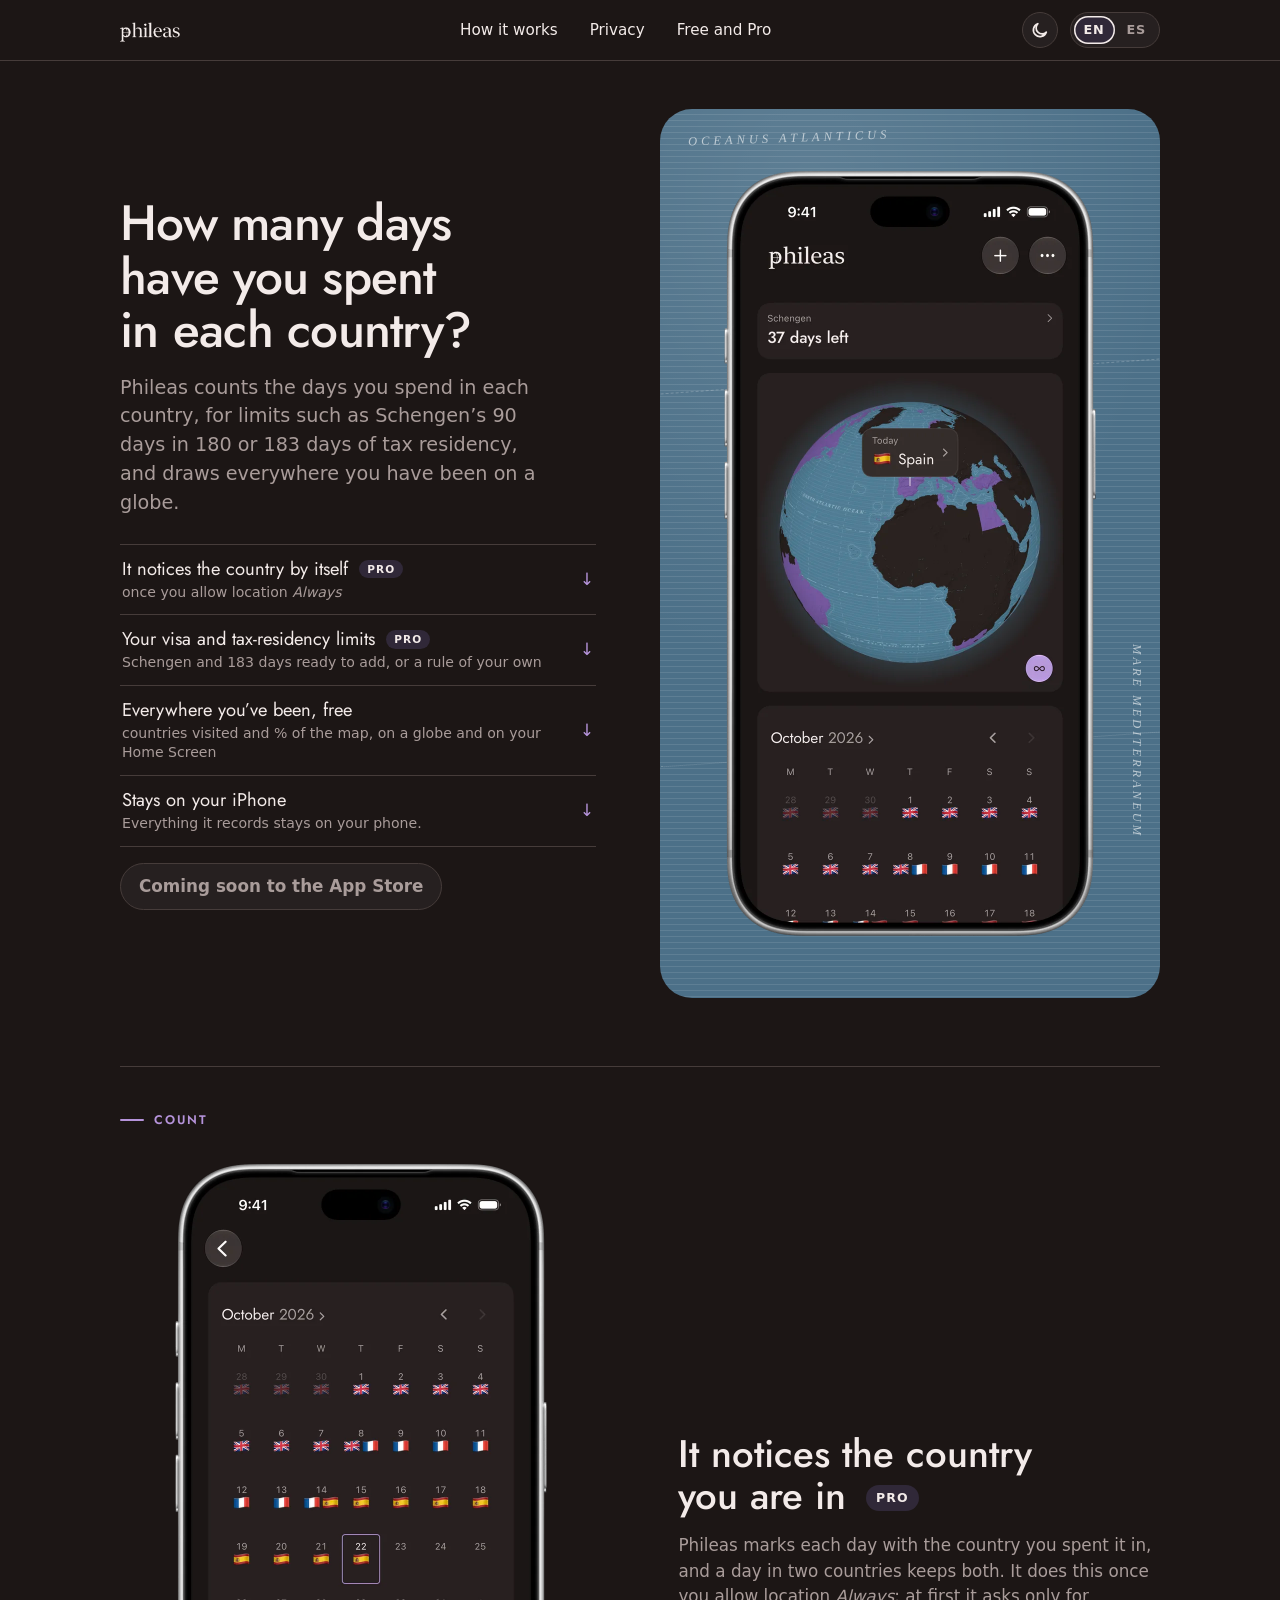
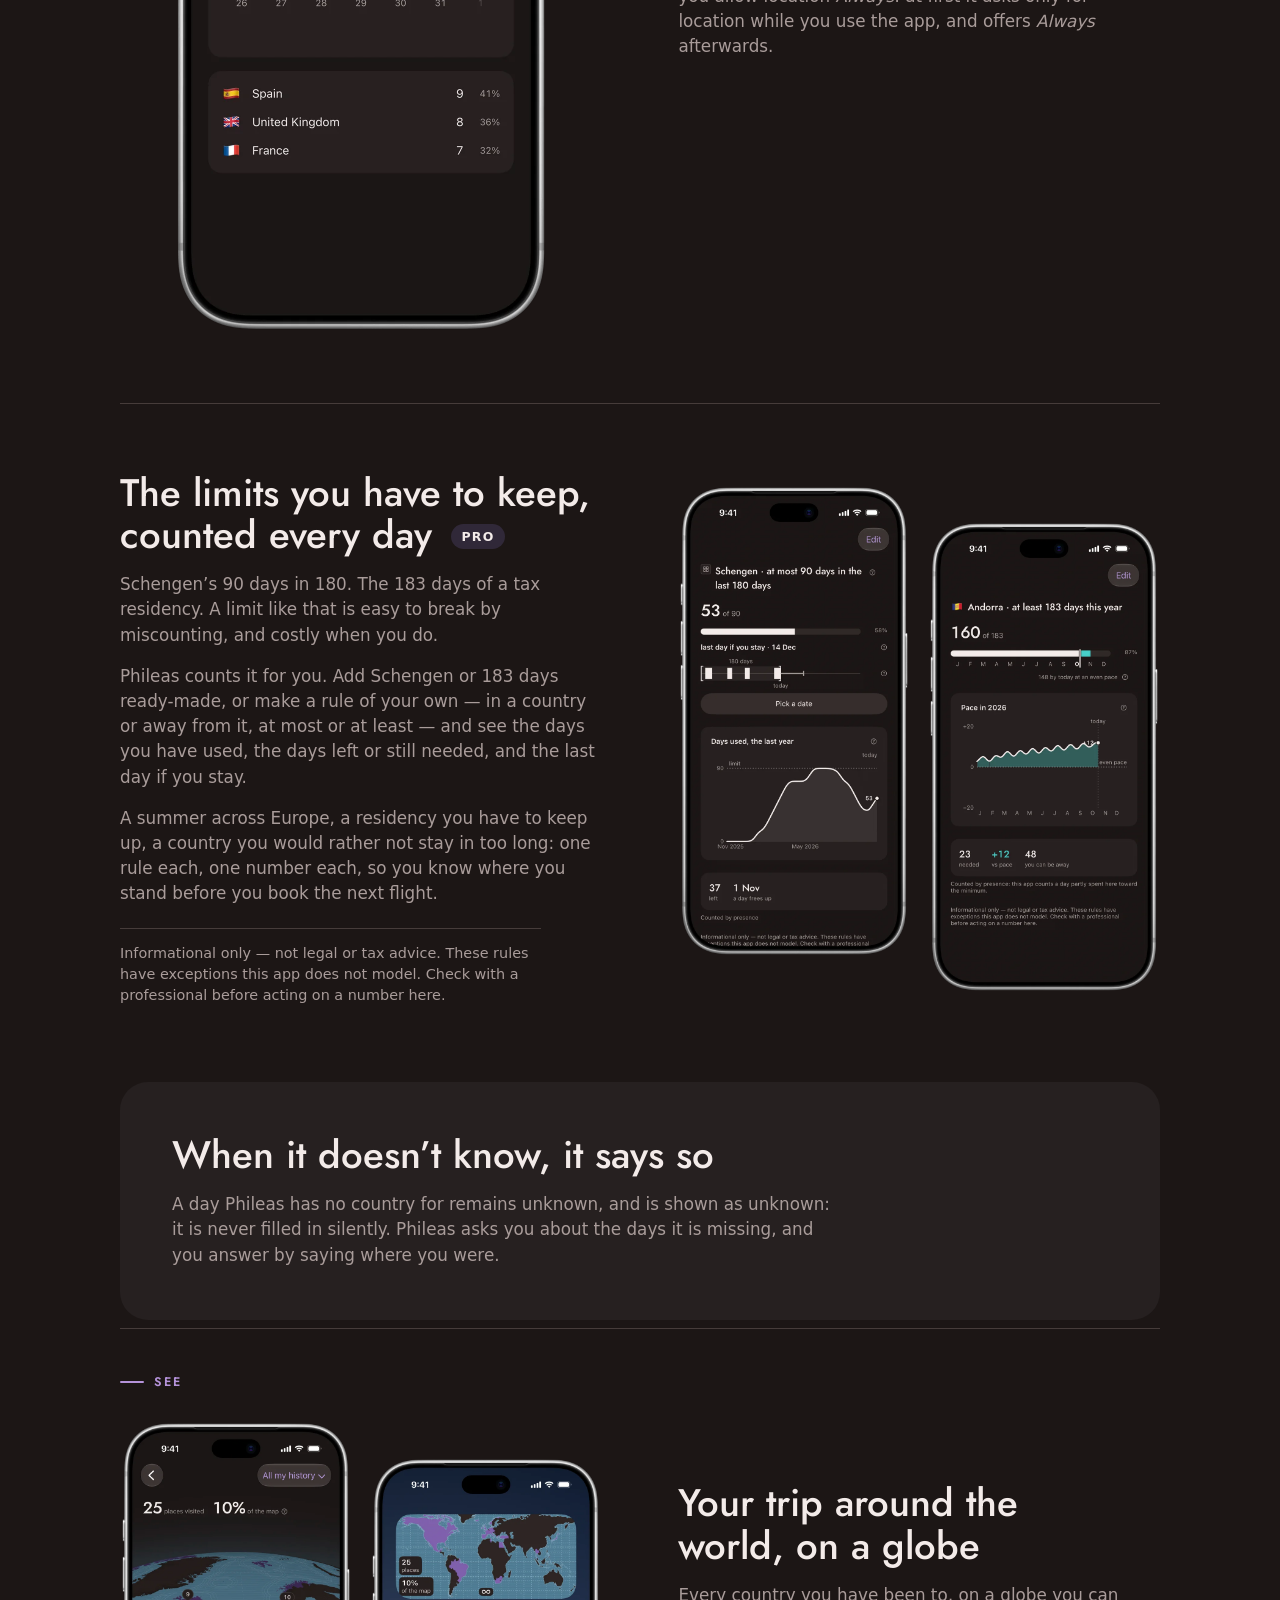
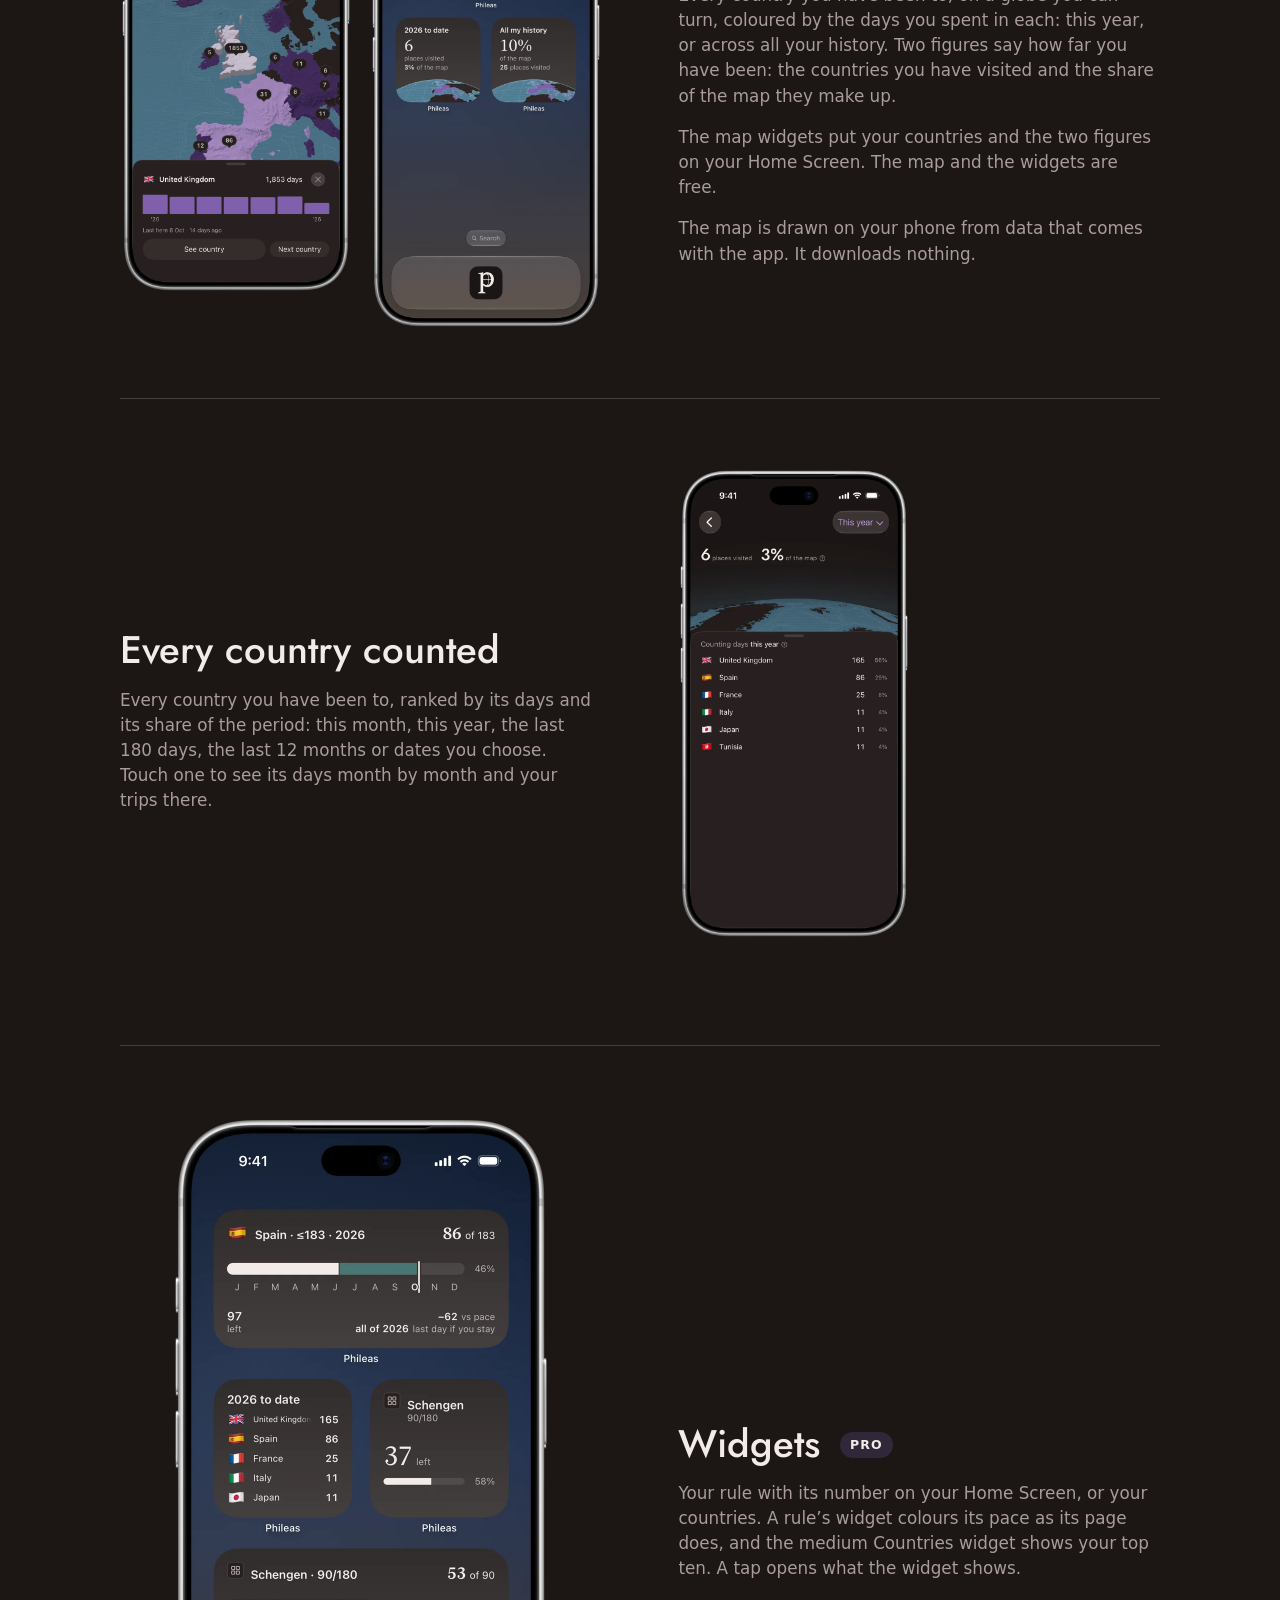
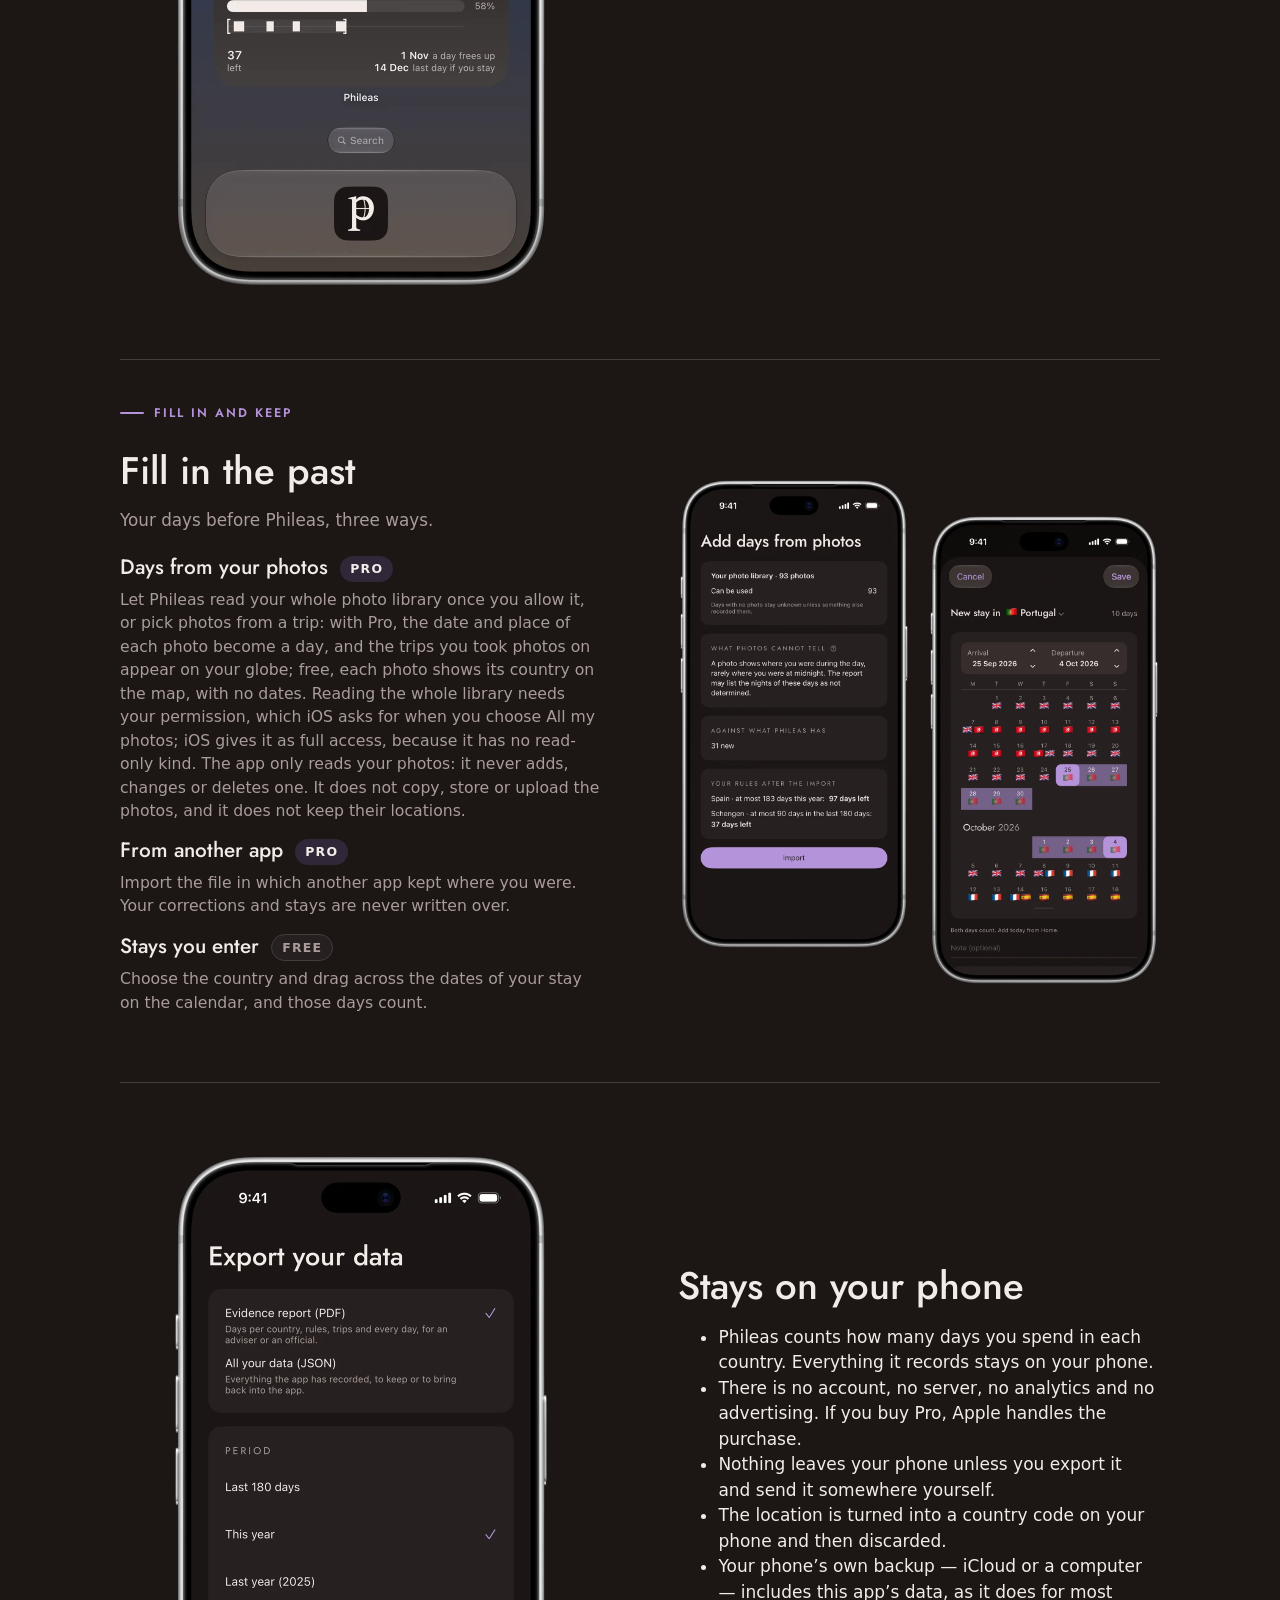
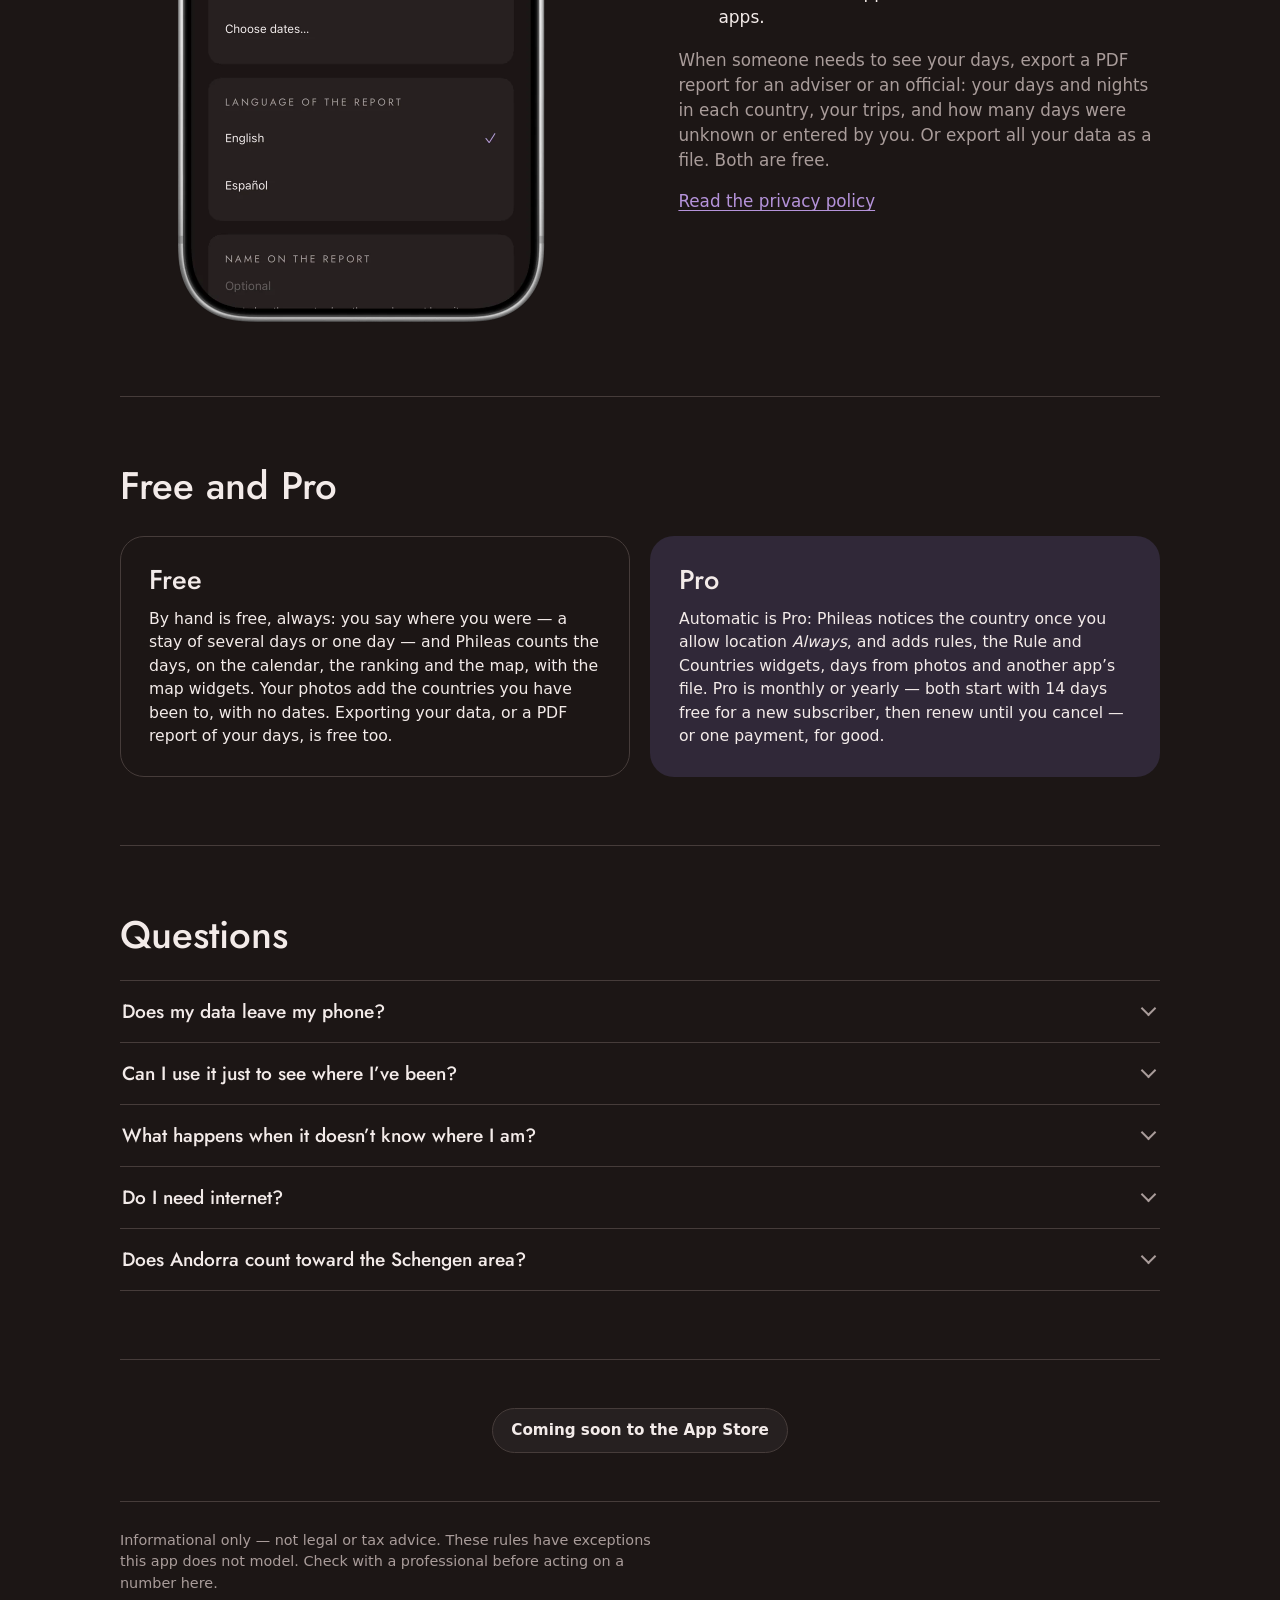
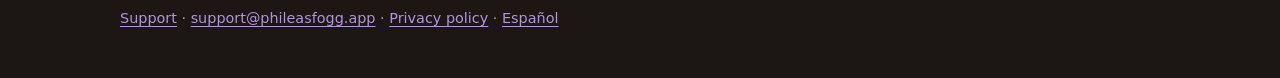
==== commit 707ff328: "The policy and the landing for build 47: Countries with no dates (the countries you say you've been " ====
--- a/index.html
+++ b/index.html
@@ -44,7 +44,7 @@
 <div class="words">
 <h1 class="question">How many days have you spent in each country?</h1>
 <p class="lead">Phileas counts the days you spend in each country, for limits such as Schengen’s 90 days in 180 or 183 days of tax residency, and draws everywhere you have been on a globe.</p>
-<ul class="points"><li class="point"><a href="#detect"><span class="pt">It notices the country by itself <span class="tag">Pro</span></span><span class="pt-line">once you allow location <em>Always</em></span><span class="arrow" aria-hidden="true">↓</span></a></li><li class="point"><a href="#rules"><span class="pt">Your visa and tax-residency limits <span class="tag">Pro</span></span><span class="pt-line">Schengen and 183 days ready to add, or a rule of your own</span><span class="arrow" aria-hidden="true">↓</span></a></li><li class="point"><a href="#globe"><span class="pt">Everywhere you’ve been, free</span><span class="pt-line">places visited and % of the map, on a globe and on your Home Screen</span><span class="arrow" aria-hidden="true">↓</span></a></li><li class="point"><a href="#privacy"><span class="pt">Stays on your iPhone</span><span class="pt-line">Everything it records stays on your phone.</span><span class="arrow" aria-hidden="true">↓</span></a></li></ul>
+<ul class="points"><li class="point"><a href="#detect"><span class="pt">It notices the country by itself <span class="tag">Pro</span></span><span class="pt-line">once you allow location <em>Always</em></span><span class="arrow" aria-hidden="true">↓</span></a></li><li class="point"><a href="#rules"><span class="pt">Your visa and tax-residency limits <span class="tag">Pro</span></span><span class="pt-line">Schengen and 183 days ready to add, or a rule of your own</span><span class="arrow" aria-hidden="true">↓</span></a></li><li class="point"><a href="#globe"><span class="pt">Everywhere you’ve been, free</span><span class="pt-line">countries visited and % of the map, on a globe and on your Home Screen</span><span class="arrow" aria-hidden="true">↓</span></a></li><li class="point"><a href="#privacy"><span class="pt">Stays on your iPhone</span><span class="pt-line">Everything it records stays on your phone.</span><span class="arrow" aria-hidden="true">↓</span></a></li></ul>
 <p class="soon">Coming soon to the App Store</p>
 </div>
 <figure class="hero-pic">
@@ -75,10 +75,10 @@
 <p class="eyebrow" id="see-label">See</p>
 <section class="row flip" id="globe">
 <div class="words"><h2>Your trip around the world, on a globe</h2>
-<p>Every country you have been to, on a globe you can turn, coloured by the days you spent in each: this year, or across all your history. Two figures say how far you have been: the places you have visited and the share of the map they make up.</p>
-<p>The <em>Map</em> and <em>Places</em> widgets put your places and the two figures on your Home Screen. The map and the widgets are free.</p>
+<p>Every country you have been to, on a globe you can turn, coloured by the days you spent in each: this year, or across all your history. Two figures say how far you have been: the countries you have visited and the share of the map they make up.</p>
+<p>The map widgets put your countries and the two figures on your Home Screen. The map and the widgets are free.</p>
 <p>The map is drawn on your phone from data that comes with the app. It downloads nothing.</p></div>
-<figure class="pic"><div class="pair"><div class="phone"><img class="shot v-d" src="/pictures/en/map-history-dark.webp" alt="The map on All my history: a globe with every country visited, coloured by its days, and the places visited and share of the map." width="760" height="1554" decoding="async" loading="lazy"><img class="shot v-l" src="/pictures/en/map-history-light.webp" alt="The map on All my history: a globe with every country visited, coloured by its days, and the places visited and share of the map." width="760" height="1554" decoding="async" loading="lazy"></div><div class="phone"><img class="shot v-d" src="/pictures/en/places-widget-dark.webp" alt="The Map widget and two Places widgets on an iPhone Home Screen: your places on a flat map, and the places visited and share of the map, this year and in all your history." width="760" height="1554" decoding="async" loading="lazy"><img class="shot v-l" src="/pictures/en/places-widget-light.webp" alt="The Map widget and two Places widgets on an iPhone Home Screen: your places on a flat map, and the places visited and share of the map, this year and in all your history." width="760" height="1554" decoding="async" loading="lazy"></div></div></figure>
+<figure class="pic"><div class="pair"><div class="phone"><img class="shot v-d" src="/pictures/en/map-history-dark.webp" alt="The map on All my history: a globe with every country visited, coloured by its days, and the countries visited and share of the map." width="760" height="1554" decoding="async" loading="lazy"><img class="shot v-l" src="/pictures/en/map-history-light.webp" alt="The map on All my history: a globe with every country visited, coloured by its days, and the countries visited and share of the map." width="760" height="1554" decoding="async" loading="lazy"></div><div class="phone"><img class="shot v-d" src="/pictures/en/places-widget-dark.webp" alt="The Map widget and two widgets of countries visited on an iPhone Home Screen: your countries on a flat map, and the countries visited and share of the map, this year and in all your history." width="760" height="1554" decoding="async" loading="lazy"><img class="shot v-l" src="/pictures/en/places-widget-light.webp" alt="The Map widget and two widgets of countries visited on an iPhone Home Screen: your countries on a flat map, and the countries visited and share of the map, this year and in all your history." width="760" height="1554" decoding="async" loading="lazy"></div></div></figure>
 </section>
 <section class="row" id="countries">
 <div class="words"><h2>Every country counted</h2>
@@ -96,7 +96,7 @@
 <section class="row" id="past">
 <div class="words"><h2>Fill in the past</h2>
 <p>Your days before Phileas, three ways.</p>
-<div class="items"><article class="item"><h3>From your photos <span class="tag">Pro</span></h3><p>Let Phileas read your whole photo library once you allow it, or pick photos from a trip: the date and place of each photo become a day, and the trips you took photos on appear on your globe. Reading the whole library needs your permission, which iOS asks for when you choose All my photos; iOS gives it as full access, because it has no read-only kind. The app only reads your photos: it never adds, changes or deletes one. It does not copy, store or upload the photos, and it does not keep their locations.</p></article><article class="item"><h3>From another app <span class="tag">Pro</span></h3><p>Import the file in which another app kept where you were. Your corrections and stays are never written over.</p></article><article class="item"><h3>Stays you enter <span class="tag free">Free</span></h3><p>Choose the country and drag across the dates of your stay on the calendar, and those days count.</p></article></div></div>
+<div class="items"><article class="item"><h3>Days from your photos <span class="tag">Pro</span></h3><p>Let Phileas read your whole photo library once you allow it, or pick photos from a trip: with Pro, the date and place of each photo become a day, and the trips you took photos on appear on your globe; free, each photo shows its country on the map, with no dates. Reading the whole library needs your permission, which iOS asks for when you choose All my photos; iOS gives it as full access, because it has no read-only kind. The app only reads your photos: it never adds, changes or deletes one. It does not copy, store or upload the photos, and it does not keep their locations.</p></article><article class="item"><h3>From another app <span class="tag">Pro</span></h3><p>Import the file in which another app kept where you were. Your corrections and stays are never written over.</p></article><article class="item"><h3>Stays you enter <span class="tag free">Free</span></h3><p>Choose the country and drag across the dates of your stay on the calendar, and those days count.</p></article></div></div>
 <figure class="pic"><div class="pair"><div class="phone"><img class="shot v-d" src="/pictures/en/photos-preview-dark.webp" alt="Adding days from photos: the preview of what will count, before anything is written." width="760" height="1554" decoding="async" loading="lazy"><img class="shot v-l" src="/pictures/en/photos-preview-light.webp" alt="Adding days from photos: the preview of what will count, before anything is written." width="760" height="1554" decoding="async" loading="lazy"></div><div class="phone"><img class="shot v-d" src="/pictures/en/stays-dark.webp" alt="A new stay: its country, and its dates painted on the calendar." width="760" height="1554" decoding="async" loading="lazy"><img class="shot v-l" src="/pictures/en/stays-light.webp" alt="A new stay: its country, and its dates painted on the calendar." width="760" height="1554" decoding="async" loading="lazy"></div></div></figure>
 </section>
 <section class="row flip" id="privacy">
@@ -109,11 +109,11 @@
 </div><!-- /chapter -->
 <section class="block" id="plans">
 <div class="section-head"><h2>Free and Pro</h2></div>
-<div class="cards"><article class="item"><h3>Free</h3><p>By hand is free, always: you say where you were — a stay of several days or one day — and Phileas counts the days, on the calendar, the ranking and the map, with the map widgets. Exporting your data, or a PDF report of your days, is free too.</p></article><article class="item"><h3>Pro</h3><p>Automatic is Pro: Phileas notices the country once you allow location <em>Always</em>, and adds rules, the Rule and Countries widgets, photos and another app’s file. It starts with 14 days free, and nothing is charged when they end.</p></article></div>
+<div class="cards"><article class="item"><h3>Free</h3><p>By hand is free, always: you say where you were — a stay of several days or one day — and Phileas counts the days, on the calendar, the ranking and the map, with the map widgets. Your photos add the countries you have been to, with no dates. Exporting your data, or a PDF report of your days, is free too.</p></article><article class="item"><h3>Pro</h3><p>Automatic is Pro: Phileas notices the country once you allow location <em>Always</em>, and adds rules, the Rule and Countries widgets, days from photos and another app’s file. Pro is monthly or yearly — both start with 14 days free for a new subscriber, then renew until you cancel — or one payment, for good.</p></article></div>
 </section>
 <section class="block faq" id="faq">
 <div class="section-head"><h2>Questions</h2></div>
-<div class="faq-list"><details class="qa"><summary><h3>Does my data leave my phone?</h3></summary><p>Nothing leaves your phone unless you export it and send it somewhere yourself. There is no account, no server, no analytics and no advertising. If you buy Pro, Apple handles the purchase. Your phone’s own backup — iCloud or a computer — includes this app’s data, as it does for most apps. The app does not send it there; your phone does, if backups are on.</p></details><details class="qa"><summary><h3>Can I use it just to see where I’ve been?</h3></summary><p>Yes, and for free: say where you have been, a stay of several days or one day, and Phileas draws your countries on the globe and counts the places you have visited, with the map widgets on your Home Screen. Reading your photos to fill in the past, and noticing the country by itself, are Pro.</p></details><details class="qa"><summary><h3>What happens when it doesn’t know where I am?</h3></summary><p>The day stays unknown, and Phileas shows it as unknown: it never fills it in silently. It asks you about the days it is missing, and you answer by saying where you were, for one day or for a stay of several.</p></details><details class="qa"><summary><h3>Do I need internet?</h3></summary><p>Phileas counts your days on your phone. The map is drawn on your phone from data that comes with the app. It downloads nothing. Buying Pro, starting the 14-day trial or restoring a purchase goes through the App Store, which needs a connection.</p></details><details class="qa"><summary><h3>Does Andorra count toward the Schengen area?</h3></summary><p>Only if you turn it on. Monaco, San Marino, Vatican City and Andorra count as their own countries, and toward the Schengen area only if you turn them on, in Settings under Territories. Phileas counts days in Åland as days in the Schengen area. Phileas counts days in Gibraltar as days in the Schengen area from 15 July 2026, as the UK government says.</p></details></div>
+<div class="faq-list"><details class="qa"><summary><h3>Does my data leave my phone?</h3></summary><p>Nothing leaves your phone unless you export it and send it somewhere yourself. There is no account, no server, no analytics and no advertising. If you buy Pro, Apple handles the purchase. Your phone’s own backup — iCloud or a computer — includes this app’s data, as it does for most apps. The app does not send it there; your phone does, if backups are on.</p></details><details class="qa"><summary><h3>Can I use it just to see where I’ve been?</h3></summary><p>Yes, and for free: say where you have been, a stay of several days or one day, and Phileas draws your countries on the globe and counts the countries you have visited, with the map widgets on your Home Screen. Your photos add the countries you have been to, with no dates, for free; turning them into days, and noticing the country by itself, are Pro.</p></details><details class="qa"><summary><h3>What happens when it doesn’t know where I am?</h3></summary><p>The day stays unknown, and Phileas shows it as unknown: it never fills it in silently. It asks you about the days it is missing, and you answer by saying where you were, for one day or for a stay of several.</p></details><details class="qa"><summary><h3>Do I need internet?</h3></summary><p>Phileas counts your days on your phone. The map is drawn on your phone from data that comes with the app. It downloads nothing. Buying Pro, starting the 14-day trial or restoring a purchase goes through the App Store, which needs a connection.</p></details><details class="qa"><summary><h3>Does Andorra count toward the Schengen area?</h3></summary><p>Only if you turn it on. Monaco, San Marino, Vatican City and Andorra count as their own countries, and toward the Schengen area only if you turn them on, in Settings under Territories. Phileas counts days in Åland as days in the Schengen area. Phileas counts days in Gibraltar as days in the Schengen area from 15 July 2026, as the UK government says.</p></details></div>
 </section>
 <div class="closing"><p class="soon">Coming soon to the App Store</p></div>
 </main>
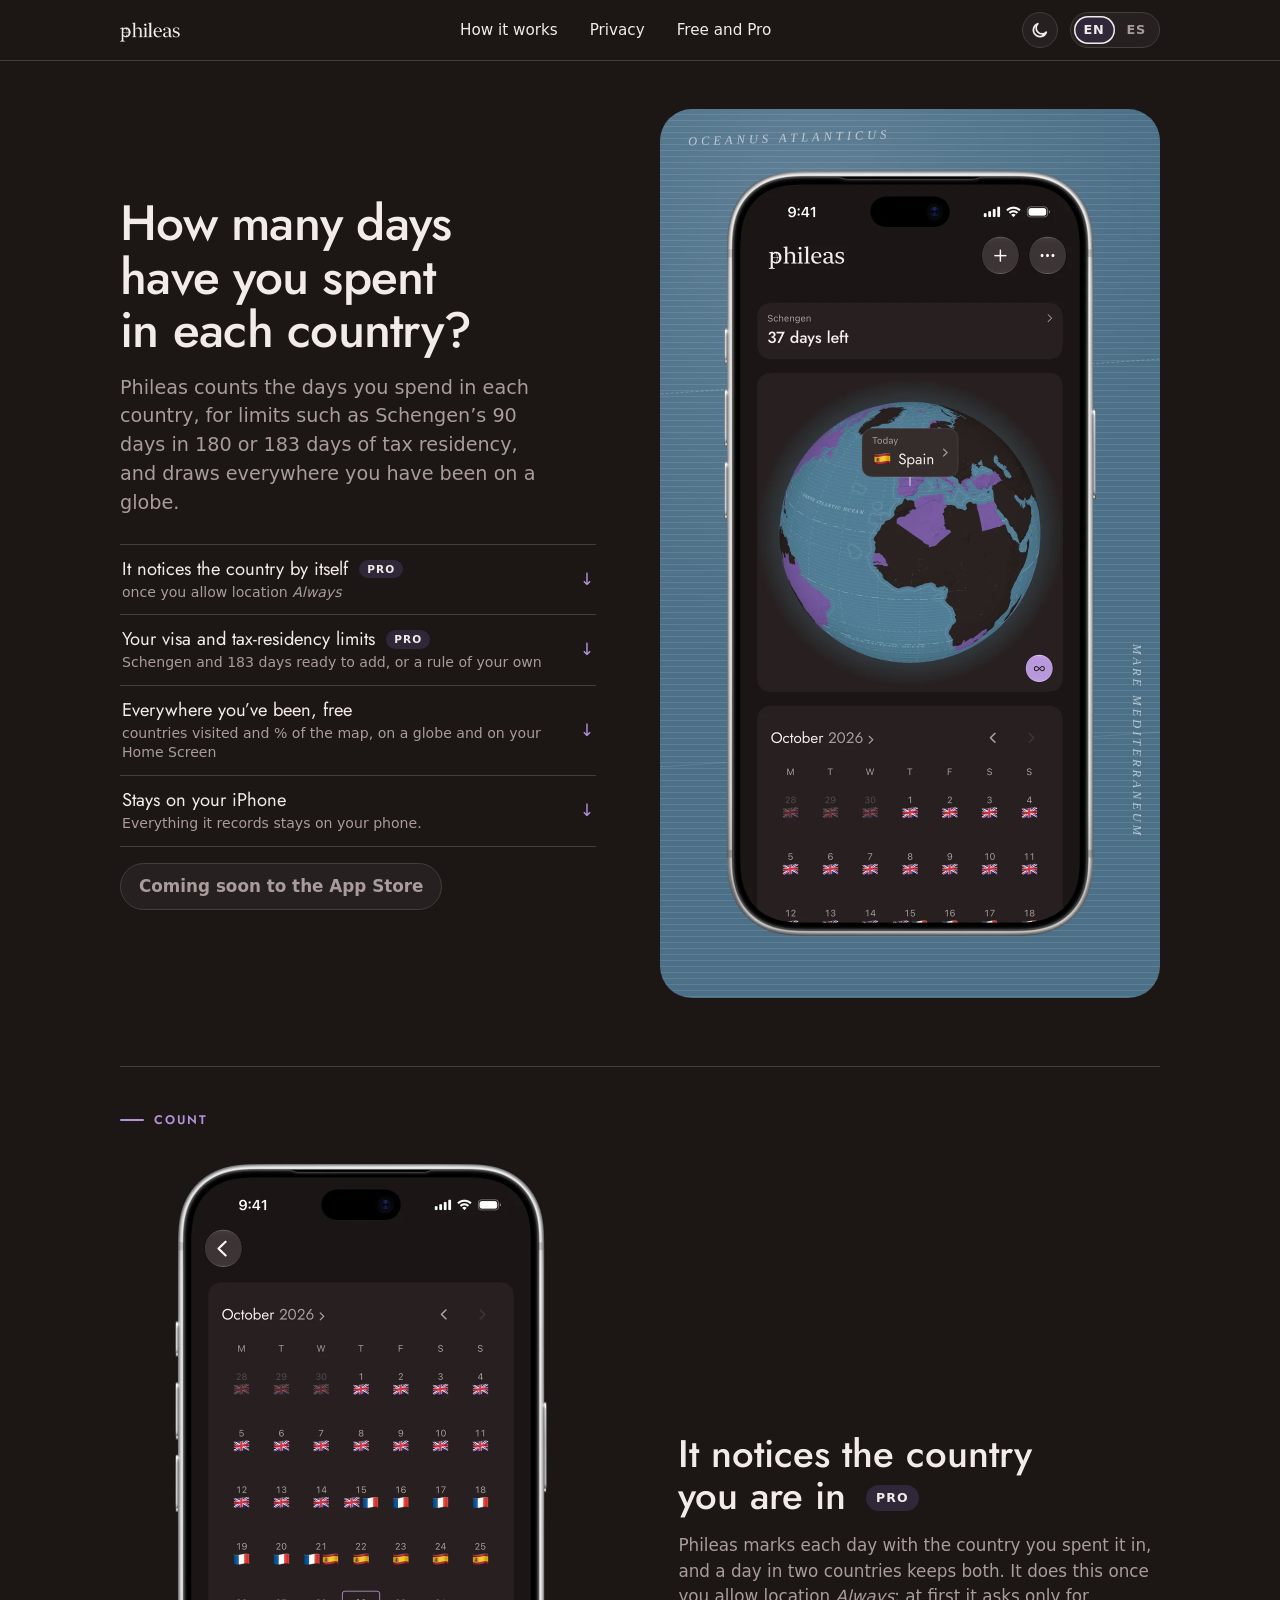
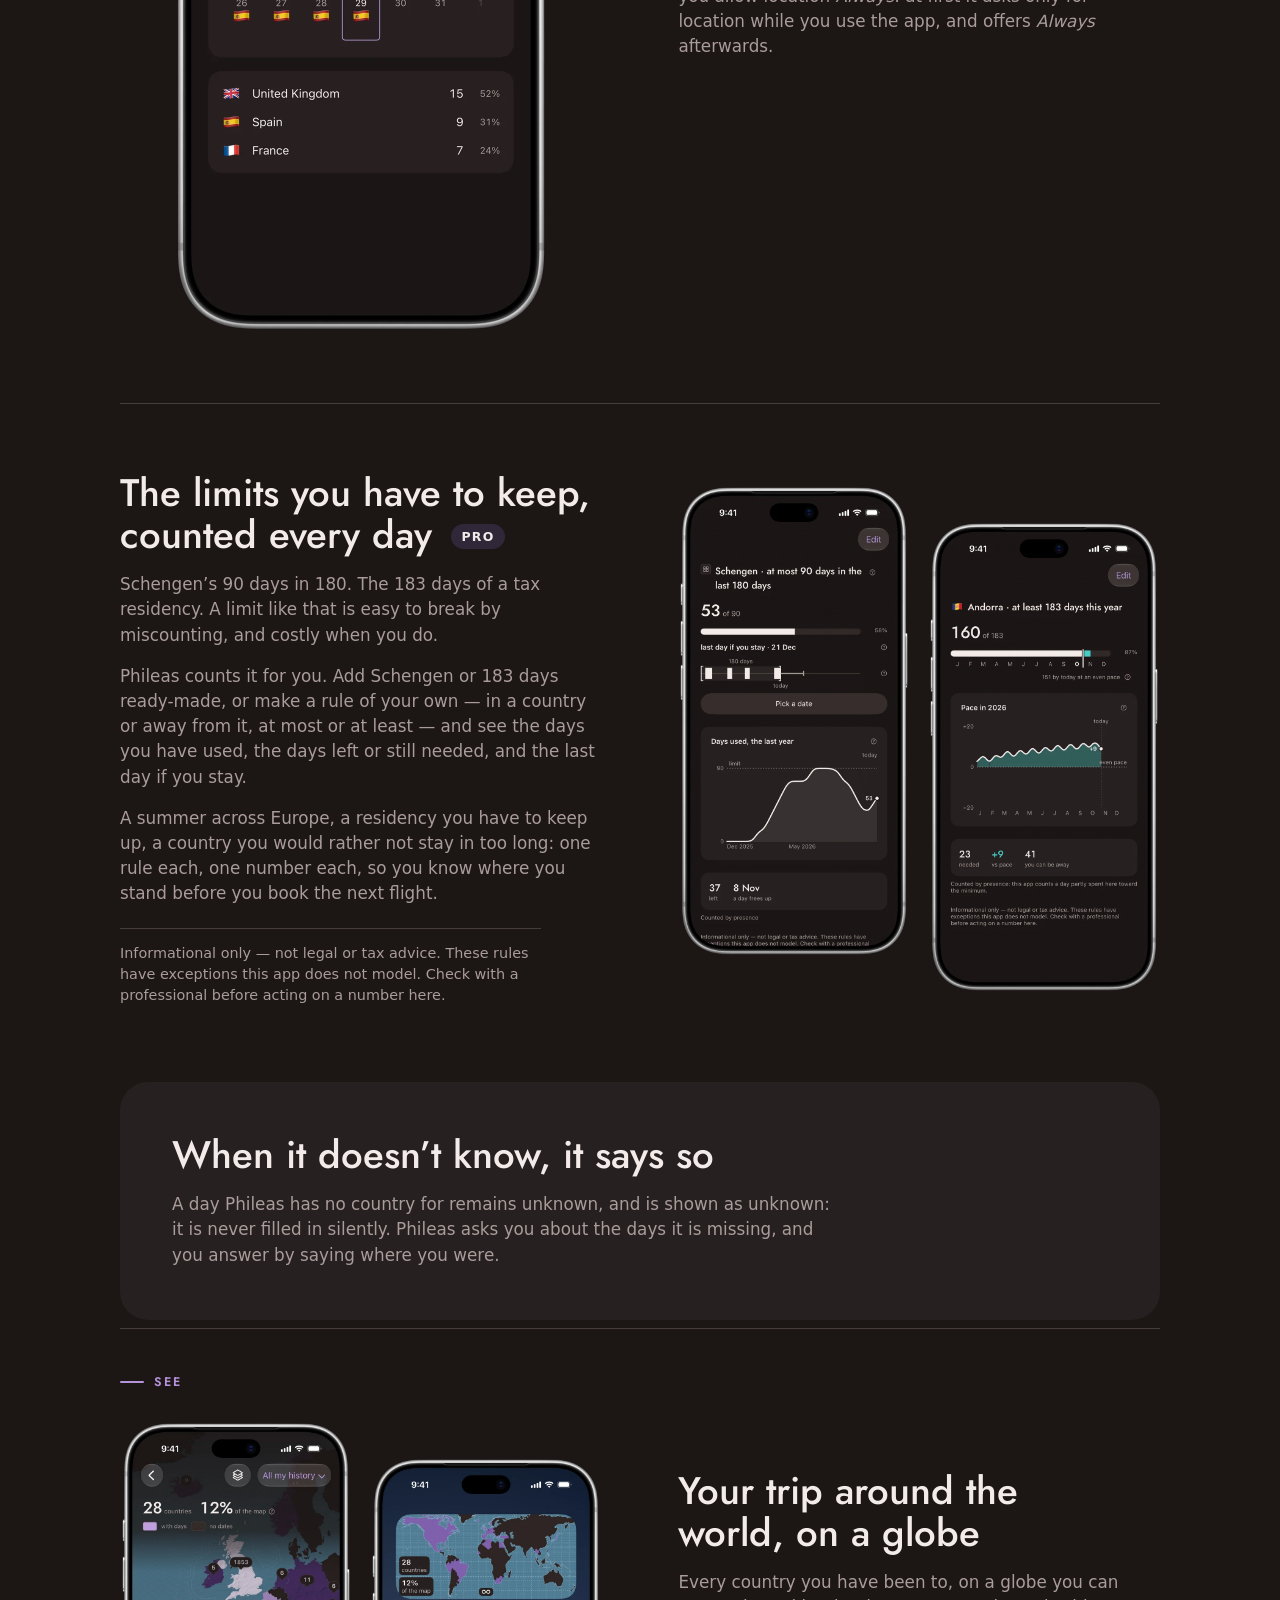
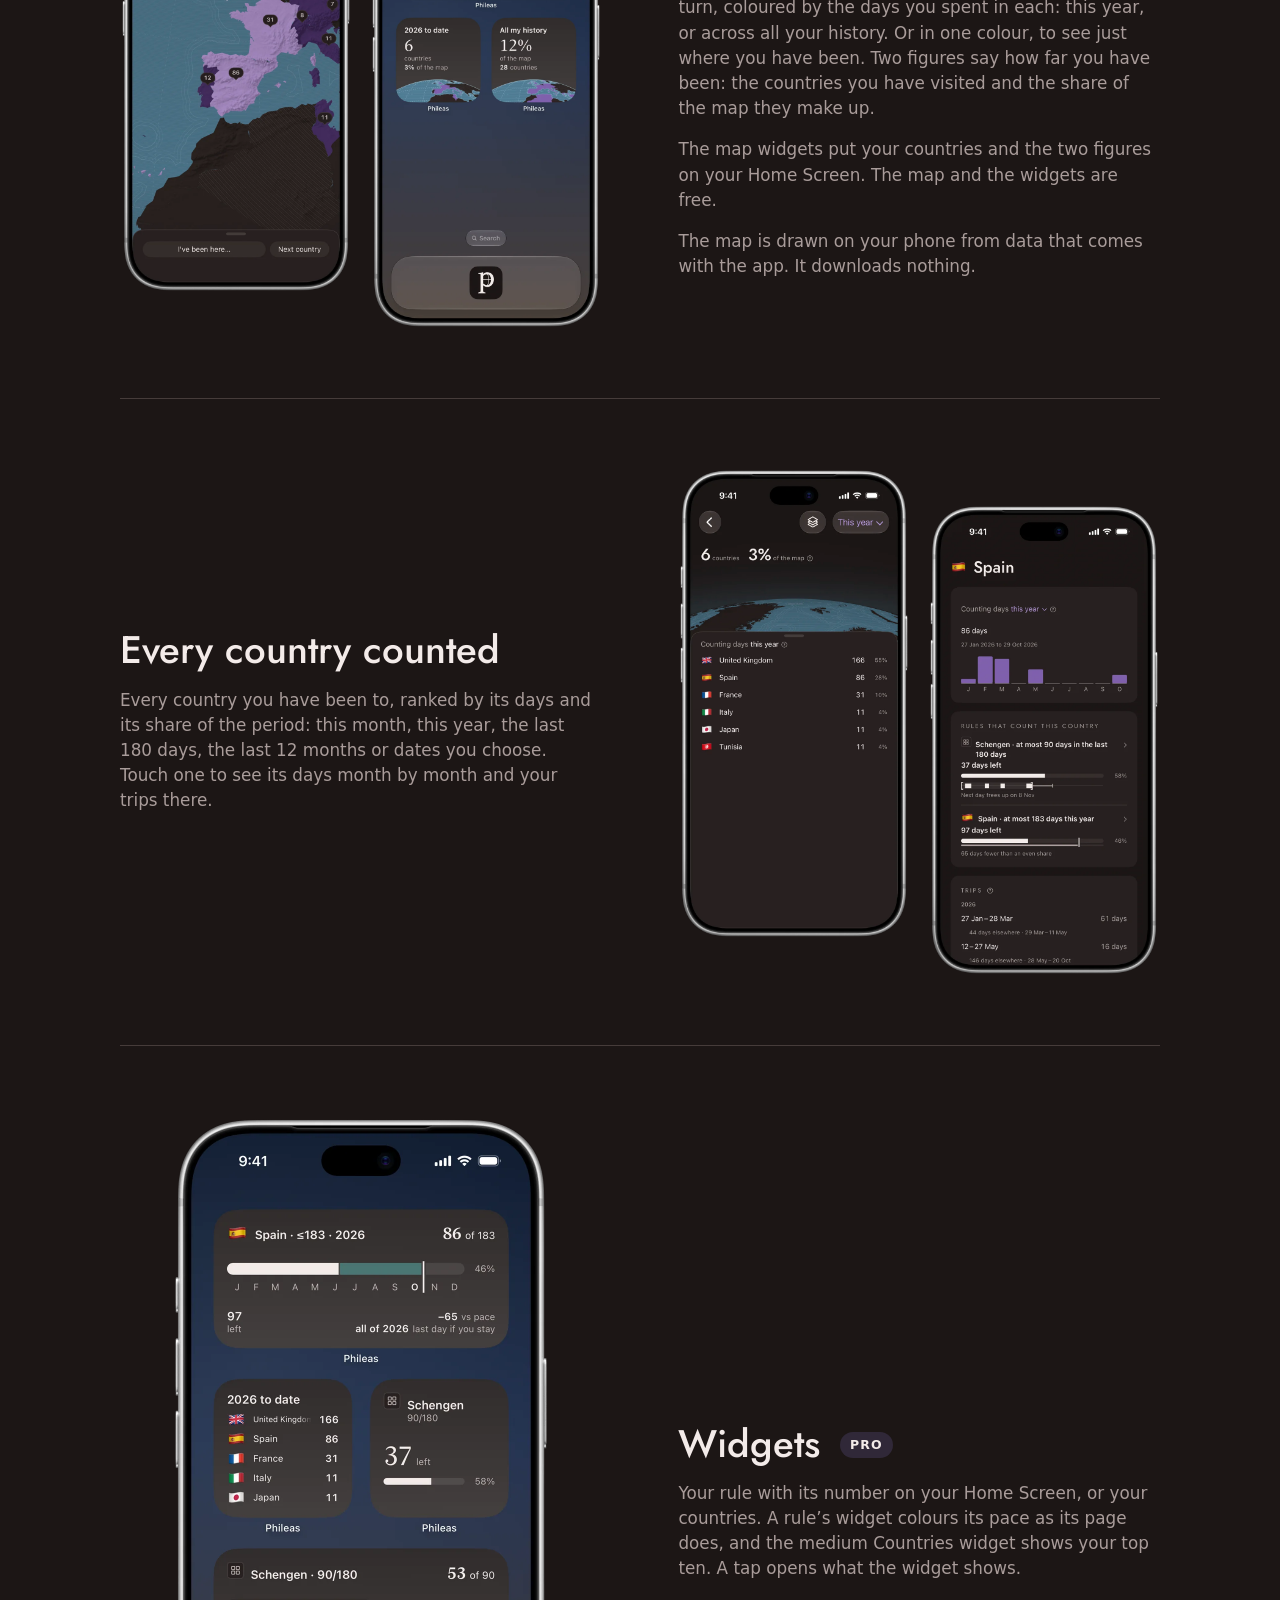
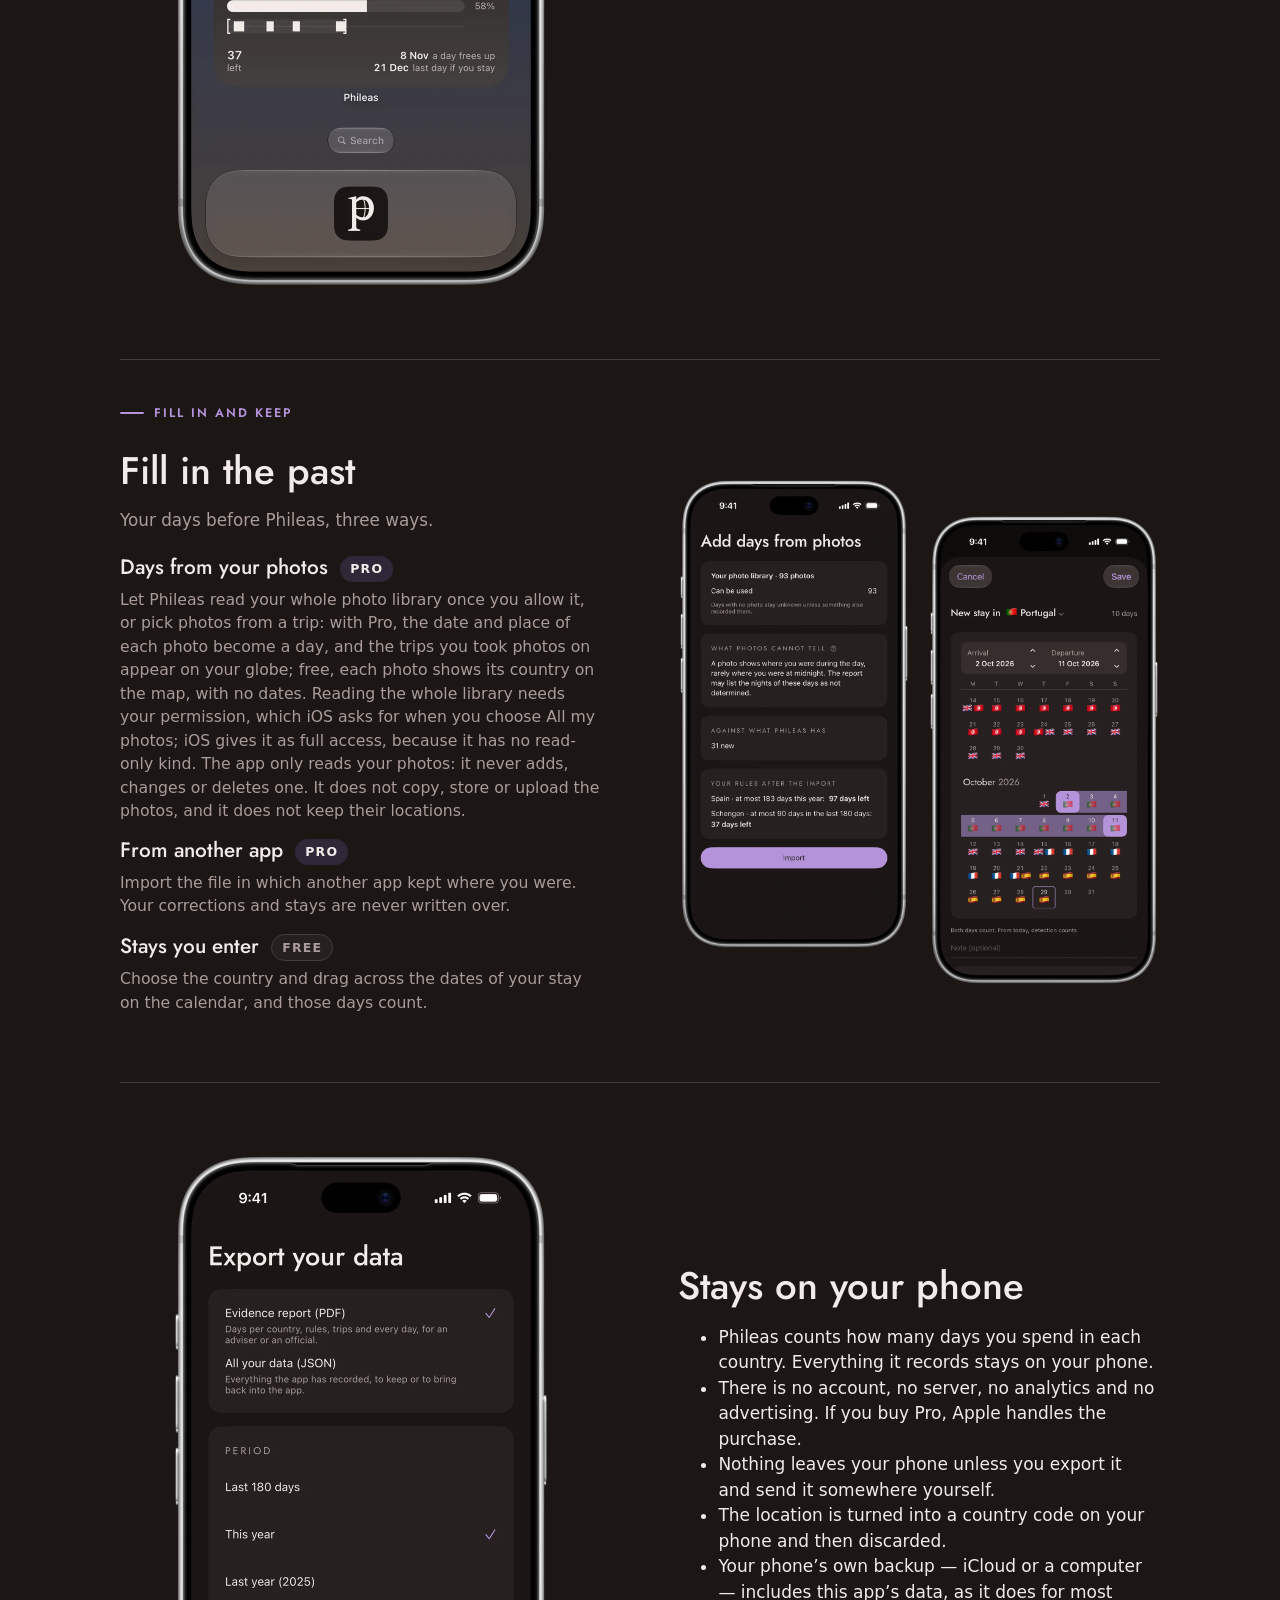
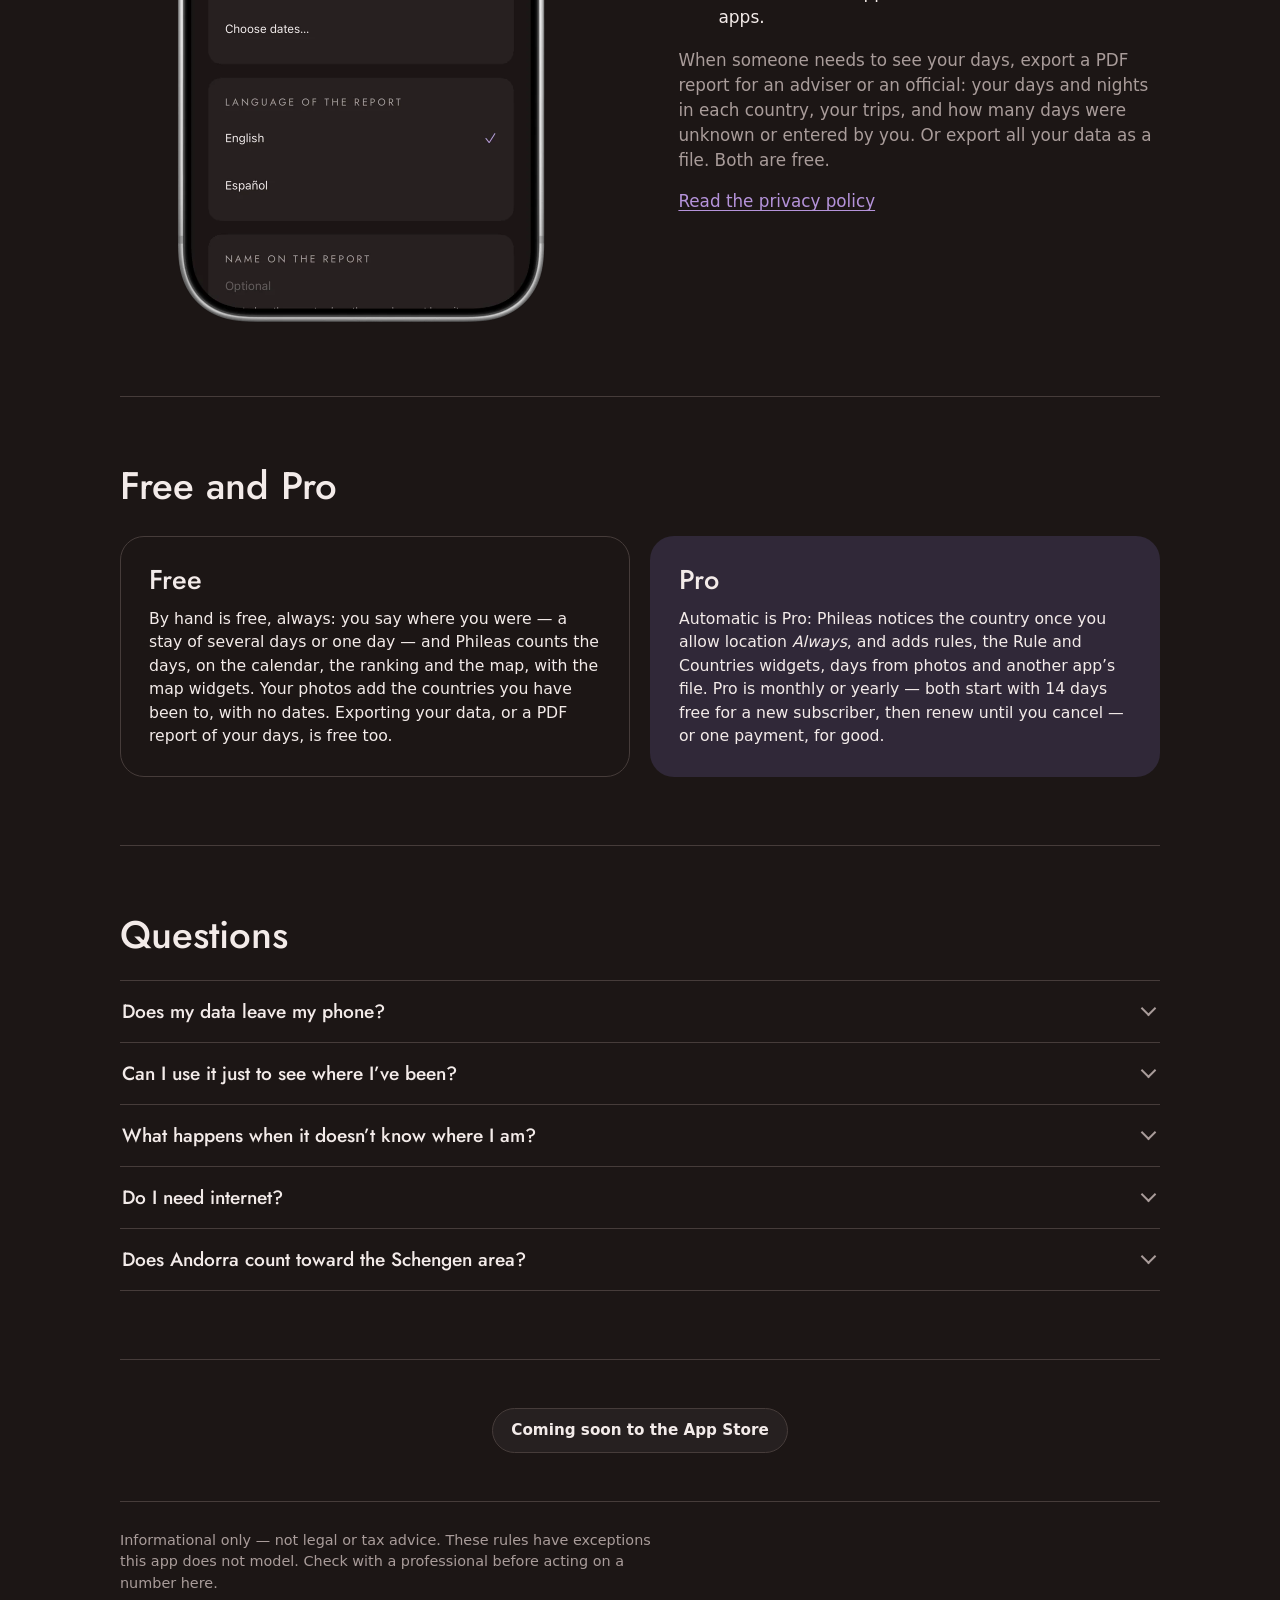
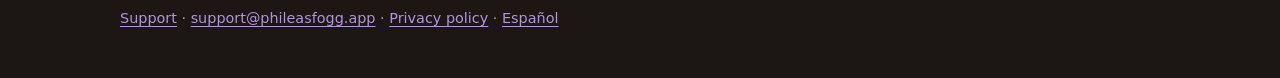
==== commit 43a691f5: "The landing after build 47: countries with no dates and the one-colour map — the globe's paragraph s" ====
--- a/index.html
+++ b/index.html
@@ -17,14 +17,14 @@
 <meta property="og:description" content="Phileas counts the days you spend in each country, for limits such as Schengen’s 90/180 or 183 days of tax residency, and draws where you have been.">
 <meta property="og:url" content="https://phileasfogg.app/">
 <meta property="og:locale" content="en_US">
-<meta property="og:image" content="https://phileasfogg.app/pictures/en/share-128e5b91.jpg">
+<meta property="og:image" content="https://phileasfogg.app/pictures/en/share-ab97e598.jpg">
 <meta property="og:image:width" content="1200">
 <meta property="og:image:height" content="630">
 <meta property="og:image:alt" content="Phileas on two iPhones: a globe with every country visited, and a month of days with the countries ranked.">
 <meta name="twitter:card" content="summary_large_image">
 <meta name="twitter:title" content="Phileas — days per country: Schengen, 183 days and your travel map">
 <meta name="twitter:description" content="Phileas counts the days you spend in each country, for limits such as Schengen’s 90/180 or 183 days of tax residency, and draws where you have been.">
-<meta name="twitter:image" content="https://phileasfogg.app/pictures/en/share-128e5b91.jpg">
+<meta name="twitter:image" content="https://phileasfogg.app/pictures/en/share-ab97e598.jpg">
 <meta name="twitter:image:alt" content="Phileas on two iPhones: a globe with every country visited, and a month of days with the countries ranked.">
 <link rel="icon" href="/favicon.svg" type="image/svg+xml">
 <link rel="stylesheet" href="/site.css">
@@ -75,10 +75,10 @@
 <p class="eyebrow" id="see-label">See</p>
 <section class="row flip" id="globe">
 <div class="words"><h2>Your trip around the world, on a globe</h2>
-<p>Every country you have been to, on a globe you can turn, coloured by the days you spent in each: this year, or across all your history. Two figures say how far you have been: the countries you have visited and the share of the map they make up.</p>
+<p>Every country you have been to, on a globe you can turn, coloured by the days you spent in each: this year, or across all your history. Or in one colour, to see just where you have been. Two figures say how far you have been: the countries you have visited and the share of the map they make up.</p>
 <p>The map widgets put your countries and the two figures on your Home Screen. The map and the widgets are free.</p>
 <p>The map is drawn on your phone from data that comes with the app. It downloads nothing.</p></div>
-<figure class="pic"><div class="pair"><div class="phone"><img class="shot v-d" src="/pictures/en/map-history-dark.webp" alt="The map on All my history: a globe with every country visited, coloured by its days, and the countries visited and share of the map." width="760" height="1554" decoding="async" loading="lazy"><img class="shot v-l" src="/pictures/en/map-history-light.webp" alt="The map on All my history: a globe with every country visited, coloured by its days, and the countries visited and share of the map." width="760" height="1554" decoding="async" loading="lazy"></div><div class="phone"><img class="shot v-d" src="/pictures/en/places-widget-dark.webp" alt="The Map widget and two widgets of countries visited on an iPhone Home Screen: your countries on a flat map, and the countries visited and share of the map, this year and in all your history." width="760" height="1554" decoding="async" loading="lazy"><img class="shot v-l" src="/pictures/en/places-widget-light.webp" alt="The Map widget and two widgets of countries visited on an iPhone Home Screen: your countries on a flat map, and the countries visited and share of the map, this year and in all your history." width="760" height="1554" decoding="async" loading="lazy"></div></div></figure>
+<figure class="pic"><div class="pair"><div class="phone"><img class="shot v-d" src="/pictures/en/map-history-dark.webp" alt="The map on All my history: a globe with every country visited, coloured by its days, a country with no dates hatched, and the countries visited and share of the map." width="760" height="1554" decoding="async" loading="lazy"><img class="shot v-l" src="/pictures/en/map-history-light.webp" alt="The map on All my history: a globe with every country visited, coloured by its days, a country with no dates hatched, and the countries visited and share of the map." width="760" height="1554" decoding="async" loading="lazy"></div><div class="phone"><img class="shot v-d" src="/pictures/en/places-widget-dark.webp" alt="The Map widget and two widgets of countries visited on an iPhone Home Screen: your countries on a flat map, and the countries visited and share of the map, this year and in all your history." width="760" height="1554" decoding="async" loading="lazy"><img class="shot v-l" src="/pictures/en/places-widget-light.webp" alt="The Map widget and two widgets of countries visited on an iPhone Home Screen: your countries on a flat map, and the countries visited and share of the map, this year and in all your history." width="760" height="1554" decoding="async" loading="lazy"></div></div></figure>
 </section>
 <section class="row" id="countries">
 <div class="words"><h2>Every country counted</h2>
@@ -113,7 +113,7 @@
 </section>
 <section class="block faq" id="faq">
 <div class="section-head"><h2>Questions</h2></div>
-<div class="faq-list"><details class="qa"><summary><h3>Does my data leave my phone?</h3></summary><p>Nothing leaves your phone unless you export it and send it somewhere yourself. There is no account, no server, no analytics and no advertising. If you buy Pro, Apple handles the purchase. Your phone’s own backup — iCloud or a computer — includes this app’s data, as it does for most apps. The app does not send it there; your phone does, if backups are on.</p></details><details class="qa"><summary><h3>Can I use it just to see where I’ve been?</h3></summary><p>Yes, and for free: say where you have been, a stay of several days or one day, and Phileas draws your countries on the globe and counts the countries you have visited, with the map widgets on your Home Screen. Your photos add the countries you have been to, with no dates, for free; turning them into days, and noticing the country by itself, are Pro.</p></details><details class="qa"><summary><h3>What happens when it doesn’t know where I am?</h3></summary><p>The day stays unknown, and Phileas shows it as unknown: it never fills it in silently. It asks you about the days it is missing, and you answer by saying where you were, for one day or for a stay of several.</p></details><details class="qa"><summary><h3>Do I need internet?</h3></summary><p>Phileas counts your days on your phone. The map is drawn on your phone from data that comes with the app. It downloads nothing. Buying Pro, starting the 14-day trial or restoring a purchase goes through the App Store, which needs a connection.</p></details><details class="qa"><summary><h3>Does Andorra count toward the Schengen area?</h3></summary><p>Only if you turn it on. Monaco, San Marino, Vatican City and Andorra count as their own countries, and toward the Schengen area only if you turn them on, in Settings under Territories. Phileas counts days in Åland as days in the Schengen area. Phileas counts days in Gibraltar as days in the Schengen area from 15 July 2026, as the UK government says.</p></details></div>
+<div class="faq-list"><details class="qa"><summary><h3>Does my data leave my phone?</h3></summary><p>Nothing leaves your phone unless you export it and send it somewhere yourself. There is no account, no server, no analytics and no advertising. If you buy Pro, Apple handles the purchase. Your phone’s own backup — iCloud or a computer — includes this app’s data, as it does for most apps. The app does not send it there; your phone does, if backups are on.</p></details><details class="qa"><summary><h3>Can I use it just to see where I’ve been?</h3></summary><p>Yes, and for free: mark the countries you have been to on the map with <em>I’ve been here</em>, with no dates, or say where you were, a stay of several days or one day. Phileas draws your countries on the globe and counts the countries you have visited, with the map widgets on your Home Screen. Your photos can add them too, for free; turning photos into days, and noticing the country by itself, are Pro.</p></details><details class="qa"><summary><h3>What happens when it doesn’t know where I am?</h3></summary><p>The day stays unknown, and Phileas shows it as unknown: it never fills it in silently. It asks you about the days it is missing, and you answer by saying where you were, for one day or for a stay of several.</p></details><details class="qa"><summary><h3>Do I need internet?</h3></summary><p>Phileas counts your days on your phone. The map is drawn on your phone from data that comes with the app. It downloads nothing. Buying Pro, starting the 14-day trial or restoring a purchase goes through the App Store, which needs a connection.</p></details><details class="qa"><summary><h3>Does Andorra count toward the Schengen area?</h3></summary><p>Only if you turn it on. Monaco, San Marino, Vatican City and Andorra count as their own countries, and toward the Schengen area only if you turn them on, in Settings under Territories. Phileas counts days in Åland as days in the Schengen area. Phileas counts days in Gibraltar as days in the Schengen area from 15 July 2026, as the UK government says.</p></details></div>
 </section>
 <div class="closing"><p class="soon">Coming soon to the App Store</p></div>
 </main>
